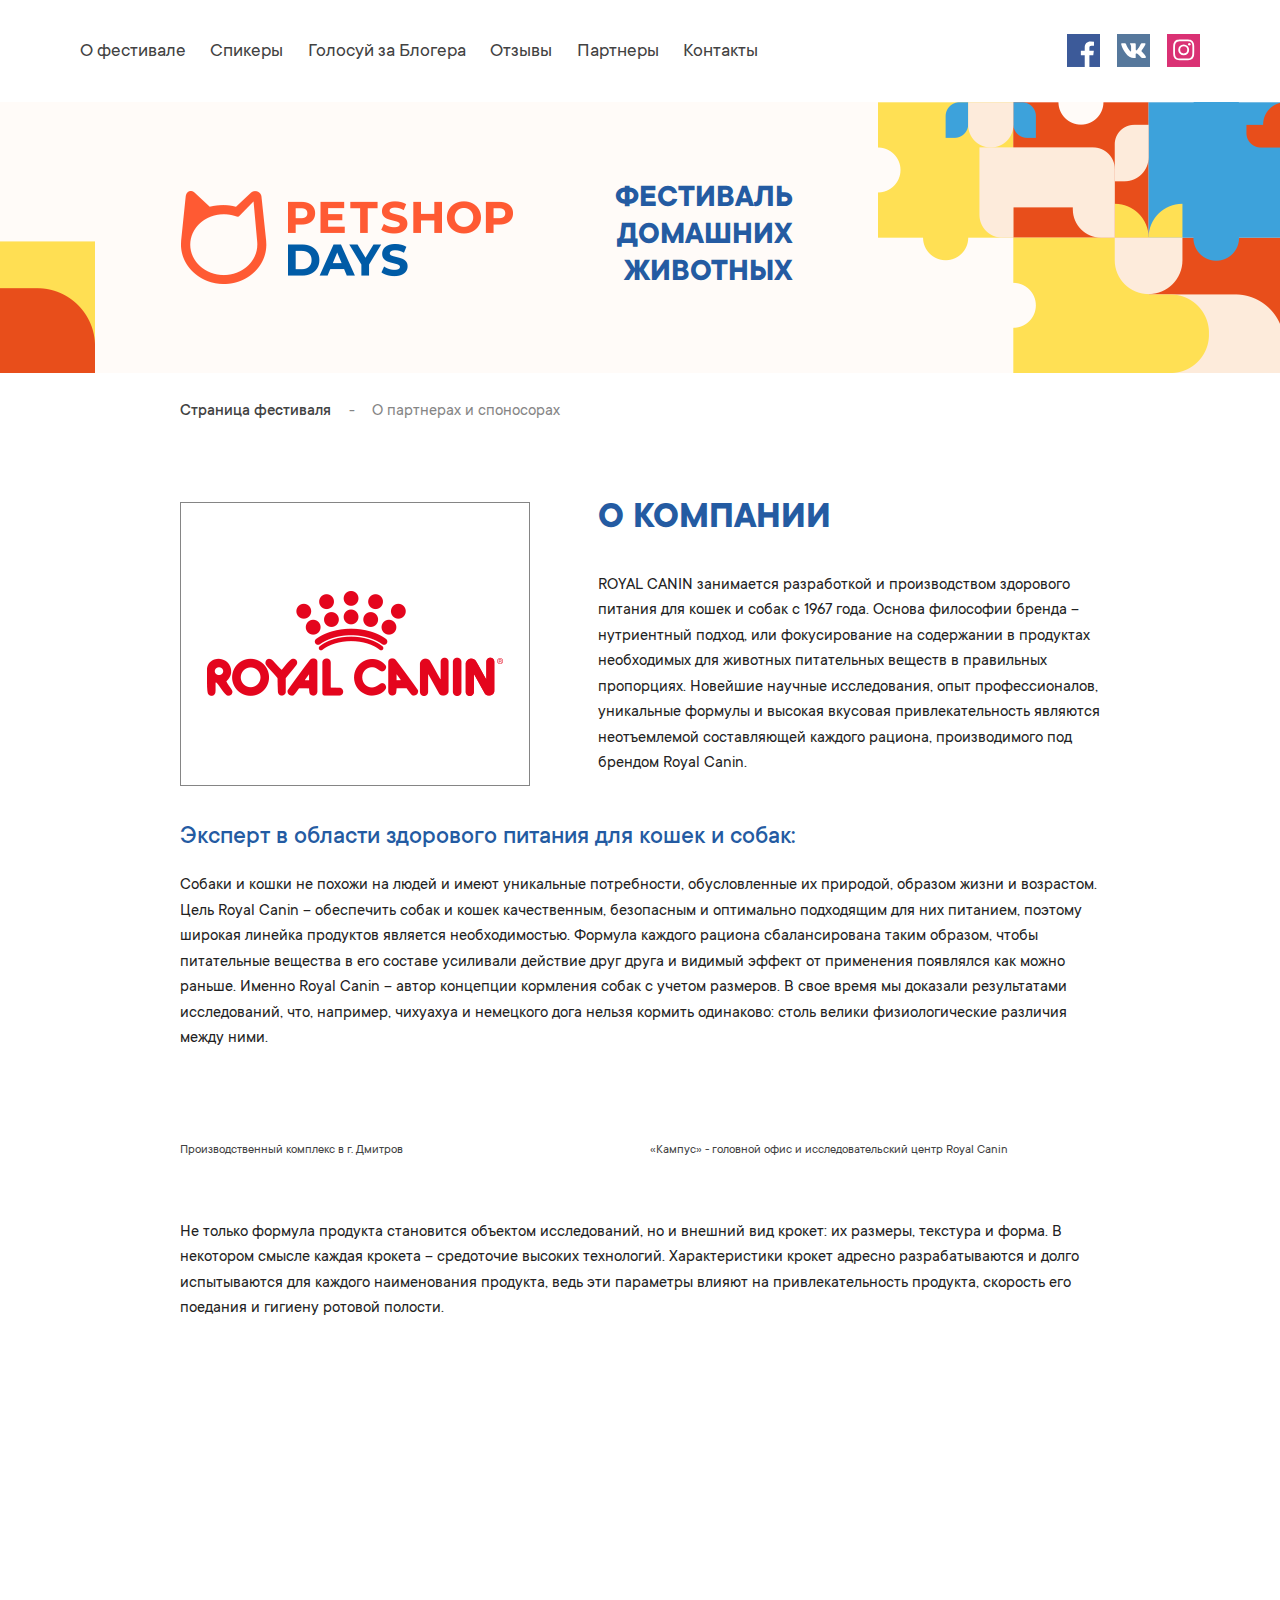
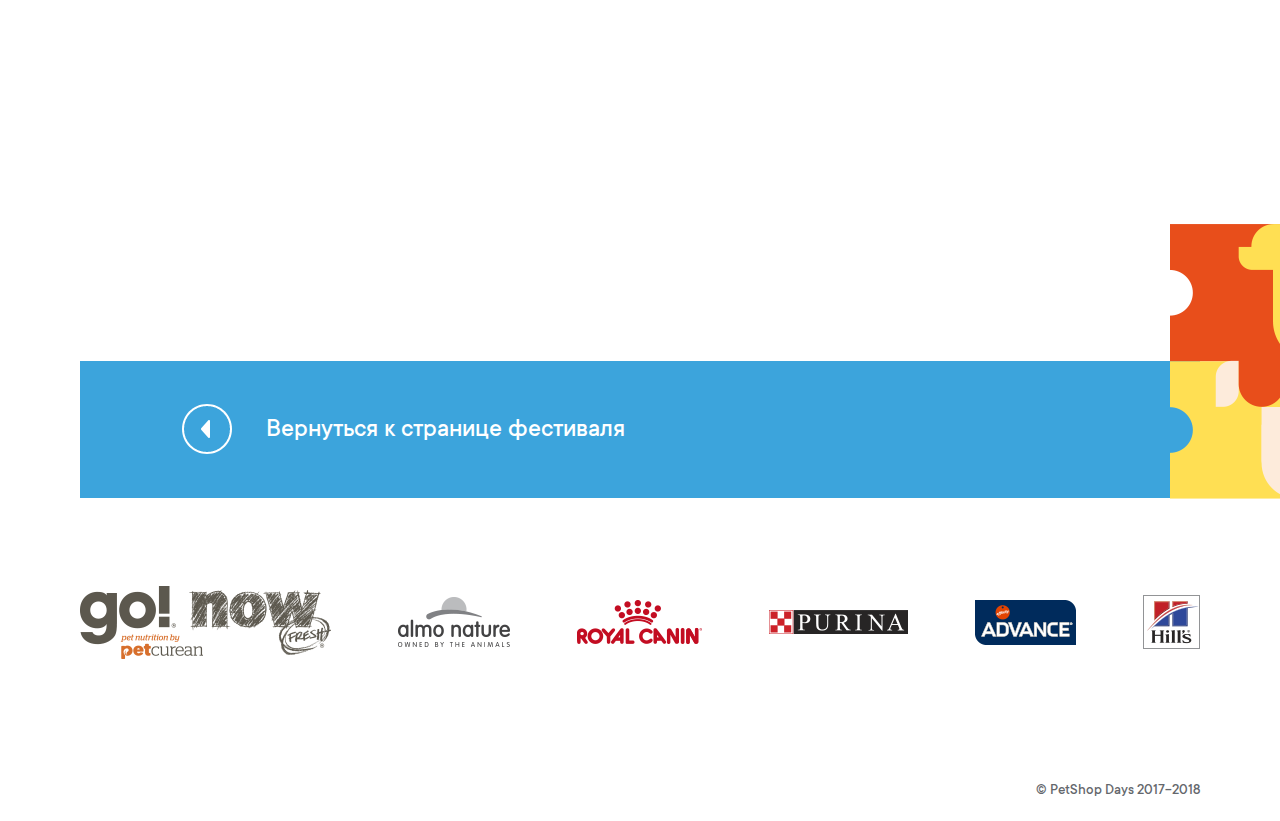
==== about.html @ c7051373 "add files" ====
<!doctype html>
<!--[if lt IE 7]>      <html class="no-js lt-ie9 lt-ie8 lt-ie7" lang="ru"> <![endif]-->
<!--[if IE 7]>         <html class="no-js lt-ie9 lt-ie8" lang="ru"> <![endif]-->
<!--[if IE 8]>         <html class="no-js lt-ie9" lang="ru"> <![endif]-->
<!--[if gt IE 8]><!--> <html class="no-js" lang="ru"> <!--<![endif]-->
    <head>
        <meta charset="utf-8">
        <title>Petshop Days - Фестиваль домашних животных</title>
        <meta name="description" content="">
        <meta name="keywords" content="">
        <meta name="viewport" content="width=device-width, initial-scale=1">
        <link rel="stylesheet" href="css/normalize.min.css">
        <link rel="stylesheet" href="css/main.css">

        <script src="vendor/modernizr-2.8.3-respond-1.4.2.min.js"></script>
    </head>
    <body>
        <!--[if lt IE 8]>
            <p class="browserupgrade">Вы используете <strong>устаревший</strong> браузер. Пожалуйста <a href="http://browsehappy.com/">обновите ваш браузер</a></p>
        <![endif]-->

        <header class="header">
            <div class="container">
                <div class="header__body">
                    <a href="/" class="header__logo"><span><img src="images/logo-fixed.png" alt=""></span></a>
                    <nav class="header__nav">
                        <a href="/#about"><span>О фестивале</span></a>
                        <a href="/#speakers"><span>Спикеры</span></a>
                        <a href="/#vote"><span>Голосуй за Блогера</span></a>
                        <a href="/#reviews"><span>Отзывы</span></a>
                        <a href="/#partners"><span>Партнеры</span></a>
                        <a href="/#contacts"><span>Контакты</span></a>
                    </nav>
                    <div class="header__social">
                        <a href="#"><span><img src="images/ico/fb.svg" alt=""></span></a>
                        <a href="#"><span><img src="images/ico/vk.svg" alt=""></span></a>
                        <a href="#"><span><img src="images/ico/is.svg" alt=""></span></a>
                    </div>
                </div>
            </div>
        </header>
        <section class="s_txt">
            <div class="container">
                <div class="s_txt__body">
                    <img src="images/pattern-11.png" alt="">
                    <div class="s_main__center">
                        <div class="s_main__center_top">
                            <a href="#"><span><img src="images/logo.png" alt=""></span></a>
                            <h1>ФЕСТИВАЛЬ ДОМАШНИХ ЖИВОТНЫХ</h1>
                        </div>
                    </div>
                    <img src="images/pattern-12.png" alt="">
                </div>
            </div>
        </section>
        <section class="s_inner">
            <div class="container">
                <div class="s_inner__breadcrumbs">
                    <a href="#"><span>Страница фестиваля</span></a>
                    <small>-</small>
                    <span>О партнерах и споносорах</span>
                </div>
                <article class="s_inner__txt g_txt">
                    <div class="s_inner__head">
                        <div class="s_inner__head_col"><img src="images/about.png" alt=""></div>
                        <div class="s_inner__head_txt">
                            <h1>О КОМПАНИИ</h1>
                            <p>ROYAL CANIN занимается разработкой и производством здорового питания для кошек и собак с 1967 года. Основа философии бренда – нутриентный подход, или фокусирование на содержании в продуктах необходимых для животных питательных веществ в правильных пропорциях. Новейшие научные исследования, опыт профессионалов, уникальные формулы и высокая вкусовая привлекательность являются неотъемлемой составляющей каждого рациона, производимого под брендом Royal Canin.</p>
                        </div>
                    </div>
                    <h3>Эксперт в области здорового питания для кошек и собак:</h3>
                    <p>Собаки и кошки не похожи на людей и имеют уникальные потребности, обусловленные их природой, образом жизни и возрастом. Цель Royal Canin – обеспечить собак и кошек качественным, безопасным и оптимально подходящим для них питанием, поэтому широкая линейка продуктов является необходимостью. Формула каждого рациона сбалансирована таким образом, чтобы питательные вещества в его составе усиливали действие друг друга и видимый эффект от применения появлялся как можно раньше. Именно Royal Canin – автор концепции кормления собак с учетом размеров. В свое время мы доказали результатами исследований, что, например, чихуахуа и немецкого дога нельзя кормить одинаково: столь велики физиологические различия между ними. </p>
                    <div class="g_txt__cols">
                        <figure><img src="http://placekitten.com/475/350" alt=""><figcaption>Производственный комплекс в г. Дмитров </figcaption></figure>
                        <figure><img src="http://placekitten.com/475/352" alt=""><figcaption>«Кампус» - головной офис и исследовательский центр Royal Canin</figcaption></figure>
                    </div>
                    <p>Не только формула продукта становится объектом исследований, но и внешний вид крокет: их размеры, текстура и форма. В некотором смысле каждая крокета – средоточие высоких технологий. Характеристики крокет адресно разрабатываются и долго испытываются для каждого наименования продукта, ведь эти параметры влияют на привлекательность продукта, скорость его поедания и гигиену ротовой полости.</p>
                    <div class="g_txt__video"><iframe type="text/html" src="http://www.youtube.com/embed/ZHRIByM05AA" frameborder="0"></iframe></div>
                </article>
            </div>
        </section>
        <section class="s_inner_bot">
            <div class="container">
                <div class="g_go_right">
                    <div>
                        <a href="#" class="g_go_right__back"><i><img src="images/ico/arr-back.png" alt=""></i><span>Вернуться к странице фестиваля</span></a>
                    </div>
                    <img src="images/pattern-4.png" alt="">
                </div>
                <div class="s_inner_bot__logos">
                    <img src="images/logo/gonow.png" alt="">
                    <img src="images/logo/almonature.png" alt="">
                    <img src="images/logo/royalcanin.png" alt="">
                    <img src="images/logo/purina.png" alt="">
                    <img src="images/logo/advance.png" alt="">
                    <img src="images/logo/hills.png" alt="">
                </div>
            </div>
        </section>





        <footer class="footer">
            <div class="container">
                <p>© PetShop Days 2017-2018</p>
            </div>
        </footer>

        <script src="https://cdnjs.cloudflare.com/ajax/libs/jquery/3.1.1/jquery.min.js"></script>
        <script>window.jQuery || document.write('<script src="vendor/jquery-3.1.1.min"><\/script>')</script>
        <script type="text/javascript" src="http://maps.google.com/maps/api/js?key=AIzaSyB15cQE75hrn7qTLT-gFlcr0GBAK2EkPBI"></script>
        <script src="vendor/jquery.validate.min.js"></script>
        <script src="vendor/shuffle.min.js"></script>
        <script src="js/main.js"></script>
<!--		<script src="_trg.js"></script>-->
    </body>
</html>
---- css/main.css ----
html,body,div,span,applet,object,iframe,h1,h2,h3,h4,h5,h6,p,blockquote,pre,a,abbr,acronym,address,big,cite,code,del,dfn,em,img,ins,kbd,q,s,samp,small,strike,strong,sub,sup,tt,var,b,u,i,center,dl,dt,dd,ol,ul,li,fieldset,form,label,legend,table,caption,tbody,tfoot,thead,tr,th,td,article,aside,canvas,details,embed,figure,figcaption,footer,header,hgroup,menu,nav,output,ruby,section,summary,time,mark,audio,video{margin:0;padding:0;border:0;font-size:100%;font:inherit;vertical-align:baseline;-webkit-box-sizing:border-box;-moz-box-sizing:border-box;box-sizing:border-box}article,aside,details,figcaption,figure,footer,header,hgroup,menu,nav,section{display:block}body{line-height:1}ol,ul{list-style:none}blockquote,q{quotes:none}blockquote:before,blockquote:after,q:before,q:after{content:'';content:none}table{border-collapse:collapse;border-spacing:0}html{color:#222;font-size:1em;line-height:1.4}::-moz-selection{background:#b3d4fc;text-shadow:none}::selection{background:#b3d4fc;text-shadow:none}:focus{outline:none}hr{display:block;height:1px;border:0;border-top:1px solid #ccc;margin:1em 0;padding:0}audio,canvas,iframe,img,svg,video{vertical-align:middle}fieldset{border:0;margin:0;padding:0}textarea{resize:vertical}input,textarea{-webkit-box-sizing:border-box;-moz-box-sizing:border-box;box-sizing:border-box;border:none}.browserupgrade{margin:0.2em 0;background:#ccc;color:#000;padding:0.2em 0}a{text-decoration:none}button{padding:0;background:none;border:none}@font-face{font-family:'TTCommons';src:url("../webfonts/TTCommons-Regular.eot?#iefix") format("embedded-opentype"),url("../webfonts/TTCommons-Regular.woff") format("woff"),url("../webfonts/TTCommons-Regular.ttf") format("truetype"),url("../webfonts/TTCommons-Regular.svg#TTCommons-Regular") format("svg");font-weight:400;font-style:normal}@font-face{font-family:'TTCommons';src:url("../webfonts/TTCommons-Medium.eot?#iefix") format("embedded-opentype"),url("../webfonts/TTCommons-Medium.woff") format("woff"),url("../webfonts/TTCommons-Medium.ttf") format("truetype"),url("../webfonts/TTCommons-Medium.svg#TTCommons-Medium") format("svg");font-weight:500;font-style:normal}@font-face{font-family:'TTCommons';src:url("../webfonts/TTCommons-Bold.eot?#iefix") format("embedded-opentype"),url("../webfonts/TTCommons-Bold.woff") format("woff"),url("../webfonts/TTCommons-Bold.ttf") format("truetype"),url("../webfonts/TTCommons-Bold.svg#TTCommons-Bold") format("svg");font-weight:700;font-style:normal}body,html{font:17px TTCommons, Helvetica, Helvetica Neue, Arial;cursor:default;overflow-x:hidden}.container{max-width:1160px;width:100%;padding-left:20px;padding-right:20px;margin-left:auto;margin-right:auto}.g_btn_red{font-size:1.2rem;letter-spacing:.5px;color:#f15a38;border-radius:1.875rem;border:0.188rem solid #f15a38;font-weight:500;line-height:1;padding:1.0rem 1.6rem 0.7rem;display:-webkit-inline-box;display:-webkit-inline-flex;display:-moz-inline-box;display:-ms-inline-flexbox;display:inline-flex;-webkit-box-pack:center;-webkit-justify-content:center;-moz-box-pack:center;-ms-flex-pack:center;justify-content:center;-webkit-box-align:center;-webkit-align-items:center;-moz-box-align:center;-ms-flex-align:center;align-items:center;-webkit-box-orient:horizontal;-webkit-box-direction:normal;-webkit-flex-direction:row;-moz-box-orient:horizontal;-moz-box-direction:normal;-ms-flex-direction:row;flex-direction:row;cursor:pointer;-webkit-user-select:none;-moz-user-select:none;-ms-user-select:none;user-select:none;min-width:205px;-webkit-transition:.25s;-o-transition:.25s;transition:.25s}.g_btn_red span{-webkit-transition:-webkit-transform .125s;transition:-webkit-transform .125s;-o-transition:transform .125s;transition:transform .125s;transition:transform .125s, -webkit-transform .125s}.g_btn_red:hover span{-webkit-transform:scale(0.9);-ms-transform:scale(0.9);transform:scale(0.9)}.g_btn_red:hover{background-color:#f15a38;color:#fff}.g_btn_white{font-size:1.2rem;letter-spacing:.5px;color:#fff;border-radius:1.875rem;border:0.188rem solid #fff;font-weight:500;line-height:1;padding:1.0rem 1.6rem 0.7rem;display:-webkit-inline-box;display:-webkit-inline-flex;display:-moz-inline-box;display:-ms-inline-flexbox;display:inline-flex;-webkit-box-pack:center;-webkit-justify-content:center;-moz-box-pack:center;-ms-flex-pack:center;justify-content:center;-webkit-box-align:center;-webkit-align-items:center;-moz-box-align:center;-ms-flex-align:center;align-items:center;-webkit-box-orient:horizontal;-webkit-box-direction:normal;-webkit-flex-direction:row;-moz-box-orient:horizontal;-moz-box-direction:normal;-ms-flex-direction:row;flex-direction:row;cursor:pointer;-webkit-user-select:none;-moz-user-select:none;-ms-user-select:none;user-select:none;min-width:205px;-webkit-transition:.25s;-o-transition:.25s;transition:.25s}.g_btn_white span{-webkit-transition:-webkit-transform .125s;transition:-webkit-transform .125s;-o-transition:transform .125s;transition:transform .125s;transition:transform .125s, -webkit-transform .125s}.g_btn_white:hover span{-webkit-transform:scale(0.9);-ms-transform:scale(0.9);transform:scale(0.9)}.g_btn_white:hover{background-color:#fff;color:#f15a38}.g_title{font-weight:700;font-size:2.25rem;color:#245ba2}.g_link{font-size:1rem;color:#245ba2;font-weight:600;-webkit-user-select:none;-moz-user-select:none;-ms-user-select:none;user-select:none;cursor:pointer;display:-webkit-inline-box;display:-webkit-inline-flex;display:-moz-inline-box;display:-ms-inline-flexbox;display:inline-flex;-webkit-box-pack:start;-webkit-justify-content:flex-start;-moz-box-pack:start;-ms-flex-pack:start;justify-content:flex-start;-webkit-box-align:center;-webkit-align-items:center;-moz-box-align:center;-ms-flex-align:center;align-items:center;-webkit-box-orient:horizontal;-webkit-box-direction:normal;-webkit-flex-direction:row;-moz-box-orient:horizontal;-moz-box-direction:normal;-ms-flex-direction:row;flex-direction:row}.g_link:hover span:before,.g_link:hover span:after{width:50%}.g_link span{position:relative;display:inline-block}.g_link span:before{content:'';position:absolute;width:0;left:50%;height:2px;bottom:-2px;background-color:#ffe054;-webkit-transition:.325s;-o-transition:.325s;transition:.325s}.g_link span:after{content:'';position:absolute;width:0;right:50%;height:2px;bottom:-2px;background-color:#ffe054;-webkit-transition:.325s;-o-transition:.325s;transition:.325s}.g_link:hover i{-webkit-transform:translateX(6px);-ms-transform:translateX(6px);transform:translateX(6px)}.g_link i{margin-left:.9rem;-webkit-transition:.25s;-o-transition:.25s;transition:.25s}.g_go_left{position:relative;z-index:0;display:-webkit-box;display:-webkit-flex;display:-moz-box;display:-ms-flexbox;display:flex;-webkit-box-pack:start;-webkit-justify-content:flex-start;-moz-box-pack:start;-ms-flex-pack:start;justify-content:flex-start;-webkit-box-align:center;-webkit-align-items:center;-moz-box-align:center;-ms-flex-align:center;align-items:center;-webkit-box-orient:horizontal;-webkit-box-direction:normal;-webkit-flex-direction:row;-moz-box-orient:horizontal;-moz-box-direction:normal;-ms-flex-direction:row;flex-direction:row;margin-top:-5rem;pointer-events:none}.g_go_left:before{content:'';position:absolute;width:100%;height:142px;left:0;bottom:165px;background-color:#3da3dc;z-index:-2}.g_go_left h5{font-weight:500;line-height:1.33;font-size:1.2rem;color:#fff;max-width:250px;text-align:left}.g_go_left>img{margin-left:-21rem}.g_go_left>div{display:-webkit-box;display:-webkit-flex;display:-moz-box;display:-ms-flexbox;display:flex;-webkit-box-pack:justify;-webkit-justify-content:space-between;-moz-box-pack:justify;-ms-flex-pack:justify;justify-content:space-between;-webkit-box-align:center;-webkit-align-items:center;-moz-box-align:center;-ms-flex-align:center;align-items:center;-webkit-box-orient:horizontal;-webkit-box-direction:normal;-webkit-flex-direction:row;-moz-box-orient:horizontal;-moz-box-direction:normal;-ms-flex-direction:row;flex-direction:row;pointer-events:all;-webkit-box-flex:2;-webkit-flex-grow:2;-moz-box-flex:2;-ms-flex-positive:2;flex-grow:2;margin-left:-7rem;margin-right:9rem}.g_go_left .g_btn_white:hover{color:#3ca4dc}.g_go_right{position:relative;z-index:0;display:-webkit-box;display:-webkit-flex;display:-moz-box;display:-ms-flexbox;display:flex;-webkit-box-pack:start;-webkit-justify-content:flex-start;-moz-box-pack:start;-ms-flex-pack:start;justify-content:flex-start;-webkit-box-align:center;-webkit-align-items:center;-moz-box-align:center;-ms-flex-align:center;align-items:center;-webkit-box-orient:horizontal;-webkit-box-direction:normal;-webkit-flex-direction:row;-moz-box-orient:horizontal;-moz-box-direction:normal;-ms-flex-direction:row;flex-direction:row;margin-top:-1rem;pointer-events:none;color:#fff}.g_go_right:before{content:'';position:absolute;width:100%;height:137px;left:0;bottom:138px;background-color:#e94e1b;z-index:-2}.g_go_right h2{max-width:20.9rem;text-align:left;font-weight:700;line-height:1.17;font-size:2.25rem;color:#fff;margin-right:2rem}.g_go_right p{max-width:628px;line-height:1.5;font-size:1.1rem;color:#fff;margin-right:-3rem}.g_go_right>img{margin-right:-22rem}.g_go_right>div{display:-webkit-box;display:-webkit-flex;display:-moz-box;display:-ms-flexbox;display:flex;-webkit-box-pack:justify;-webkit-justify-content:space-between;-moz-box-pack:justify;-ms-flex-pack:justify;justify-content:space-between;-webkit-box-align:center;-webkit-align-items:center;-moz-box-align:center;-ms-flex-align:center;align-items:center;-webkit-box-orient:horizontal;-webkit-box-direction:normal;-webkit-flex-direction:row;-moz-box-orient:horizontal;-moz-box-direction:normal;-ms-flex-direction:row;flex-direction:row;pointer-events:all;-webkit-box-flex:2;-webkit-flex-grow:2;-moz-box-flex:2;-ms-flex-positive:2;flex-grow:2;margin-left:3rem;padding-top:1.6rem;margin-right:9rem}.g_radio{cursor:pointer;-webkit-user-select:none;-moz-user-select:none;-ms-user-select:none;user-select:none}.g_radio:hover span:before{width:100%}.g_radio span{position:relative;display:inline-block}.g_radio span:before{content:'';position:absolute;width:0;left:0;height:1px;bottom:-2px;background-color:#f15a38;-webkit-transition:.25s;-o-transition:.25s;transition:.25s}.g_radio label{padding-left:25px;font-size:1.2rem;line-height:1.3;font-weight:500;color:#64676c;cursor:pointer;position:relative}.g_radio label:before{content:'';position:absolute;left:0;top:0.0rem;width:14px;height:14px;border:1px solid #f15a38;border-radius:50%}.g_radio label:after{content:'';position:absolute;left:0;top:0.0rem;width:14px;height:14px;background-color:#f15a38;border:1px solid #f15a38;border-radius:50%;-webkit-transform:scale(0);-ms-transform:scale(0);transform:scale(0);-webkit-transition:.25s;-o-transition:.25s;transition:.25s}.g_radio input{position:absolute;visibility:hidden;z-index:-1;pointer-events:none;left:-9999px}.g_radio input:checked+label{cursor:default}.g_radio input:checked+label span:before{display:none}.g_radio input:checked+label:after{-webkit-transform:scale(0.65);-ms-transform:scale(0.65);transform:scale(0.65)}.g_txt>:last-child{margin-bottom:0}.g_txt hr{border:none;border-bottom:2px solid #f15a38;margin:1.8rem 0}.g_txt p{line-height:1.5;font-size:1rem;margin-bottom:1.7rem}.g_txt p small{font-size:.95rem}.g_txt p b{font-weight:700;color:#424242;font-size:1.125rem}.g_txt b{font-weight:700}.g_txt strong{font-weight:700}.g_txt h1{text-transform:uppercase;margin-bottom:2.2rem;font-weight:700;line-height:0.89;font-size:2.25rem;color:#245ba2}.g_txt h1+small{font-weight:300;color:#9a9999;font-size:1rem;margin-top:-25px;margin-bottom:20px;display:block}.g_txt h2{text-transform:uppercase;color:#424242;font-size:1.875rem;margin-bottom:1.3rem}.g_txt h2 small{font-size:1.625rem}.g_txt h3{font-weight:500;font-size:1.5rem;color:#245ba2;padding-top:1rem;margin-bottom:1.2rem}.g_txt h4{text-transform:uppercase;font-weight:700;color:#424242;margin-bottom:1.1rem;padding-top:1.3rem;font-size:1.25rem}.g_txt h5{font-weight:700;color:#424242;font-size:1.4rem;margin-bottom:0.8rem;padding-top:1.1rem}.g_txt h6{font-weight:400;color:#245ba2;font-size:1.2rem;margin-bottom:0.8rem;padding-top:1rem;line-height:1.4}.g_txt p a span,.g_txt li a span{background:-webkit-gradient(linear, left top, right top, from(#424242), color-stop(98%, #f15a38));background:-webkit-linear-gradient(left, #424242 0%, #f15a38 98%);background:-o-linear-gradient(left, #424242 0%, #f15a38 98%);background:linear-gradient(to right, #424242 0%, #f15a38 98%);color:#245ba2;font-weight:700;background-repeat:no-repeat;background-position:left 85%;-webkit-transition:background-size .25s;-o-transition:background-size .25s;transition:background-size .25s;line-height:1.2;padding-bottom:5px;background-size:0px 1px}.g_txt p a:hover span,.g_txt li a:hover span{color:#f15a38;background-size:100% 1px}.g_txt i{font-style:italic}.g_txt ul{margin-bottom:2.5rem;text-align:left;padding-left:1.8rem}.g_txt ul li{color:#424242;font-size:1.125rem;padding-left:40px;position:relative;line-height:1.35}.g_txt ul li:hover:before{background-color:#245ba2;width:30px}.g_txt ul li:before{content:'';position:absolute;left:0;top:0.6rem;width:20px;height:2px;-webkit-transition:.125s;-o-transition:.125s;transition:.125s;background-color:#f15a38}.g_txt ul li:not(:last-of-type){margin-bottom:0.94rem}.g_txt ol{margin-bottom:2.5rem;text-align:left;padding-left:1.8rem}.g_txt ol li{padding-left:33px;color:#424242;font-size:1.1rem;position:relative;line-height:1.35;counter-increment:li;z-index:0}.g_txt ol li:not(:last-of-type){margin-bottom:1.25rem}.g_txt ol li:before{content:counter(li);position:absolute;width:10px;height:10px;left:5px;top:2px;text-align:center;font-weight:700;color:#fff;font-size:12px;font-family:'Muller Bold';border-radius:50%;-webkit-transition:.125s;-o-transition:.125s;transition:.125s}.g_txt ol li:after{content:'';position:absolute;width:20px;height:20px;-webkit-box-shadow:0 0.188rem 0.375rem rgba(65,65,117,0.52);box-shadow:0 0.188rem 0.375rem rgba(65,65,117,0.52);background-color:#7171ca;left:0;top:-1px;border-radius:50%;z-index:-1}.g_txt ol li:hover:after{background-color:#f15a38}.g_txt blockquote{line-height:1.5;text-align:left;font-weight:500;color:#424242;font-size:1.15rem;padding-left:25px;border-left:4px solid #245ba2;padding-top:15px;padding-bottom:15px;margin-bottom:20px}.g_txt__table{max-width:100%;overflow:auto}.g_txt table{width:100%;min-width:700px;margin-bottom:2rem;background-color:#fff;border-radius:1.3rem}.g_txt table th{text-align:left;font-weight:600}.g_txt table th,.g_txt table td{text-align:left;color:#424242;font-size:1.125rem;padding:15px 25px}.g_txt table tbody tr:nth-of-type(2n+1){background-color:#fffbf8}.g_txt figure{margin:2.5rem 0;text-align:center}.g_txt figure img{margin-bottom:15px}.g_txt figure figcaption{text-align:left;font-weight:400;font-size:0.75rem;color:#424242}.g_txt img{max-width:100%}.g_txt>img{max-height:50vh;margin-bottom:2.5rem;border-radius:1.3rem}.g_txt iframe{width:100%;position:relative}.g_txt iframe:before{content:'';display:block;padding-top:72%}.g_txt__center img{max-height:50vh;margin-bottom:2.5rem}.g_txt__block{-webkit-box-shadow:0 0.313rem 0.813rem rgba(0,0,0,0.04);box-shadow:0 0.313rem 0.813rem rgba(0,0,0,0.04);border-radius:0.625rem;background-color:#fff;padding:2.8rem;margin-bottom:1.5rem}.g_txt__block>:last-child{margin-bottom:0}.g_txt__cols{display:-webkit-box;display:-webkit-flex;display:-moz-box;display:-ms-flexbox;display:flex;-webkit-box-pack:justify;-webkit-justify-content:space-between;-moz-box-pack:justify;-ms-flex-pack:justify;justify-content:space-between;-webkit-box-align:start;-webkit-align-items:flex-start;-moz-box-align:start;-ms-flex-align:start;align-items:flex-start;-webkit-box-orient:horizontal;-webkit-box-direction:normal;-webkit-flex-direction:row;-moz-box-orient:horizontal;-moz-box-direction:normal;-ms-flex-direction:row;flex-direction:row;margin-bottom:1.13rem}.g_txt__cols ul,.g_txt__cols ol{padding-left:0}.g_txt__cols>figure{width:calc(50% - 10px)}.g_txt__left,.g_txt__right{width:calc(50% - 40px)}.g_txt__video{position:relative;width:100%;padding-bottom:56.3%;margin-bottom:1.5rem;overflow:hidden}.g_txt__video iframe{position:absolute;left:0;top:0;width:100%;height:100%}.header{padding:1.7rem 0;position:fixed;width:100%;top:0;left:0;z-index:9999;background-color:#fff;-webkit-transition:.25s;-o-transition:.25s;transition:.25s}.header__body{display:-webkit-box;display:-webkit-flex;display:-moz-box;display:-ms-flexbox;display:flex;-webkit-box-pack:justify;-webkit-justify-content:space-between;-moz-box-pack:justify;-ms-flex-pack:justify;justify-content:space-between;-webkit-box-align:center;-webkit-align-items:center;-moz-box-align:center;-ms-flex-align:center;align-items:center;-webkit-box-orient:horizontal;-webkit-box-direction:normal;-webkit-flex-direction:row;-moz-box-orient:horizontal;-moz-box-direction:normal;-ms-flex-direction:row;flex-direction:row}.header._fixed{padding:0.8rem 0;-webkit-box-shadow:0 0 14px -4px rgba(0,0,0,0.3);box-shadow:0 0 14px -4px rgba(0,0,0,0.3)}.header._fixed .header__logo{width:40px;margin-right:2rem}.header__logo{margin-right:2rem;-webkit-transition:.25s;-o-transition:.25s;transition:.25s;width:0;overflow:hidden;margin-right:0}.header__nav{margin-right:auto;margin-top:4px}.header__nav a{font-weight:400;font-size:1.2rem;color:#424242;line-height:1;-webkit-transition:.25s;-o-transition:.25s;transition:.25s}.header__nav a:hover span:before,.header__nav a:hover span:after{width:50%}.header__nav a span{position:relative;display:inline-block}.header__nav a span:before{content:'';position:absolute;width:0;left:50%;height:1px;bottom:-2px;background-color:#f15a38;-webkit-transition:.325s;-o-transition:.325s;transition:.325s}.header__nav a span:after{content:'';position:absolute;width:0;right:50%;height:1px;bottom:-2px;background-color:#f15a38;-webkit-transition:.325s;-o-transition:.325s;transition:.325s}.header__nav a._active{color:#f15a38}.header__nav a:hover{color:#245ba2}.header__nav a:not(:last-of-type){margin-right:1.2rem}.header__social{display:-webkit-box;display:-webkit-flex;display:-moz-box;display:-ms-flexbox;display:flex;-webkit-box-pack:start;-webkit-justify-content:flex-start;-moz-box-pack:start;-ms-flex-pack:start;justify-content:flex-start;-webkit-box-align:center;-webkit-align-items:center;-moz-box-align:center;-ms-flex-align:center;align-items:center;-webkit-box-orient:horizontal;-webkit-box-direction:normal;-webkit-flex-direction:row;-moz-box-orient:horizontal;-moz-box-direction:normal;-ms-flex-direction:row;flex-direction:row}.header__social a{-webkit-transition:.25s;-o-transition:.25s;transition:.25s;overflow:hidden}.header__social a:not(:last-of-type){margin-right:1rem}.header__social a:hover{border-radius:50%}.header__social img{width:33px}.footer{padding:1.3rem 0}.footer p{font-weight:500;font-size:0.875rem;color:#64676c;text-align:right}.s_main{background-color:#fffbf8;position:relative;z-index:0}.s_main:before{content:'';position:absolute;width:100%;height:28px;left:0;bottom:0;background-color:#fff;z-index:-1}.s_main__top{display:-webkit-box;display:-webkit-flex;display:-moz-box;display:-ms-flexbox;display:flex;-webkit-box-pack:justify;-webkit-justify-content:space-between;-moz-box-pack:justify;-ms-flex-pack:justify;justify-content:space-between;-webkit-box-align:start;-webkit-align-items:flex-start;-moz-box-align:start;-ms-flex-align:start;align-items:flex-start;-webkit-box-orient:horizontal;-webkit-box-direction:normal;-webkit-flex-direction:row;-moz-box-orient:horizontal;-moz-box-direction:normal;-ms-flex-direction:row;flex-direction:row}.s_main__top>img{margin-right:-12rem}.s_main__center{margin-right:3rem}.s_main__center_top{margin-top:9rem;margin-bottom:6.5rem;display:-webkit-box;display:-webkit-flex;display:-moz-box;display:-ms-flexbox;display:flex;-webkit-box-pack:justify;-webkit-justify-content:space-between;-moz-box-pack:justify;-ms-flex-pack:justify;justify-content:space-between;-webkit-box-align:center;-webkit-align-items:center;-moz-box-align:center;-ms-flex-align:center;align-items:center;-webkit-box-orient:horizontal;-webkit-box-direction:normal;-webkit-flex-direction:row;-moz-box-orient:horizontal;-moz-box-direction:normal;-ms-flex-direction:row;flex-direction:row}.s_main__center_top a{position:relative}.s_main__center_top a:hover span:before{width:55%}.s_main__center_top a:hover span:after{width:55%}.s_main__center_top a span{display:inline-block}.s_main__center_top a span:before{content:'';position:absolute;width:0;left:50%;height:3px;top:-8px;background-color:#f15a38;-webkit-transition:.25s;-o-transition:.25s;transition:.25s;opacity:.5}.s_main__center_top a span:after{content:'';position:absolute;width:0;right:50%;height:3px;bottom:-11px;background-color:#f15a38;-webkit-transition:.25s;-o-transition:.25s;transition:.25s;opacity:.5}.s_main__center_top h1{font-weight:700;font-size:1.88rem;color:#245ba2;max-width:19rem;text-align:right}.s_main__center_bot{display:-webkit-box;display:-webkit-flex;display:-moz-box;display:-ms-flexbox;display:flex;-webkit-box-pack:justify;-webkit-justify-content:space-between;-moz-box-pack:justify;-ms-flex-pack:justify;justify-content:space-between;-webkit-box-align:start;-webkit-align-items:flex-start;-moz-box-align:start;-ms-flex-align:start;align-items:flex-start;-webkit-box-orient:horizontal;-webkit-box-direction:normal;-webkit-flex-direction:row;-moz-box-orient:horizontal;-moz-box-direction:normal;-ms-flex-direction:row;flex-direction:row}.s_main__center_bot h4 strong{font-weight:700;font-size:1.5rem;color:#245ba2}.s_main__center_bot h4 span{font-weight:500;font-size:1.5rem;color:#245ba2;margin-top:.8rem;display:block}.s_main__center_bot p{font-size:1.5rem;color:#f15a38;font-weight:700}.s_main__bot{display:-webkit-box;display:-webkit-flex;display:-moz-box;display:-ms-flexbox;display:flex;-webkit-box-pack:start;-webkit-justify-content:flex-start;-moz-box-pack:start;-ms-flex-pack:start;justify-content:flex-start;-webkit-box-align:end;-webkit-align-items:flex-end;-moz-box-align:end;-ms-flex-align:end;align-items:flex-end;-webkit-box-orient:horizontal;-webkit-box-direction:normal;-webkit-flex-direction:row;-moz-box-orient:horizontal;-moz-box-direction:normal;-ms-flex-direction:row;flex-direction:row}.s_main__bot>img{margin-left:-15.5rem}.s_main__logos{margin-left:4rem;-webkit-box-flex:2;-webkit-flex-grow:2;-moz-box-flex:2;-ms-flex-positive:2;flex-grow:2}.s_main__logos img{-webkit-transition:.25s;-o-transition:.25s;transition:.25s;filter:url("data:image/svg+xml;utf8,&lt;svg xmlns='http://www.w3.org/2000/svg'&gt;&lt;filter id='grayscale'&gt;&lt;feColorMatrix type='matrix' values='0.3333 0.3333 0.3333 0 0 0.3333 0.3333 0.3333 0 0 0.3333 0.3333 0.3333 0 0 0 0 0 1 0'/&gt;&lt;/filter&gt;&lt;/svg&gt;#grayscale");filter:gray;-webkit-filter:grayscale(100%)}.s_main__logos img:hover{filter:url("data:image/svg+xml;utf8,&lt;svg xmlns='http://www.w3.org/2000/svg'&gt;&lt;filter id='grayscale'&gt;&lt;feColorMatrix type='matrix' values='1 0 0 0 0, 0 1 0 0 0, 0 0 1 0 0, 0 0 0 1 0'/&gt;&lt;/filter&gt;&lt;/svg&gt;#grayscale");-webkit-filter:grayscale(0%)}.s_main__logos_top{display:-webkit-box;display:-webkit-flex;display:-moz-box;display:-ms-flexbox;display:flex;-webkit-box-pack:end;-webkit-justify-content:flex-end;-moz-box-pack:end;-ms-flex-pack:end;justify-content:flex-end;-webkit-box-align:center;-webkit-align-items:center;-moz-box-align:center;-ms-flex-align:center;align-items:center;-webkit-box-orient:horizontal;-webkit-box-direction:normal;-webkit-flex-direction:row;-moz-box-orient:horizontal;-moz-box-direction:normal;-ms-flex-direction:row;flex-direction:row;margin-bottom:3rem}.s_main__logos_bot{display:-webkit-box;display:-webkit-flex;display:-moz-box;display:-ms-flexbox;display:flex;-webkit-box-pack:end;-webkit-justify-content:flex-end;-moz-box-pack:end;-ms-flex-pack:end;justify-content:flex-end;-webkit-box-align:center;-webkit-align-items:center;-moz-box-align:center;-ms-flex-align:center;align-items:center;-webkit-box-orient:horizontal;-webkit-box-direction:normal;-webkit-flex-direction:row;-moz-box-orient:horizontal;-moz-box-direction:normal;-ms-flex-direction:row;flex-direction:row;margin-bottom:4.0rem}.s_main__logos_bot img:not(:last-of-type){margin-right:2rem}.s_about{padding:7rem 0;overflow:visible}.s_about__head{display:-webkit-box;display:-webkit-flex;display:-moz-box;display:-ms-flexbox;display:flex;-webkit-box-pack:start;-webkit-justify-content:flex-start;-moz-box-pack:start;-ms-flex-pack:start;justify-content:flex-start;-webkit-box-align:start;-webkit-align-items:flex-start;-moz-box-align:start;-ms-flex-align:start;align-items:flex-start;-webkit-box-orient:horizontal;-webkit-box-direction:normal;-webkit-flex-direction:row;-moz-box-orient:horizontal;-moz-box-direction:normal;-ms-flex-direction:row;flex-direction:row;padding:0 3rem;margin-bottom:3rem}.s_about__head p{line-height:1.5;font-size:1rem;color:#424242;max-width:560px;margin-left:6rem}.s_about h4{font-weight:500;font-size:1.5rem;color:#245ba2;margin-bottom:2rem}.s_about__body{display:-webkit-box;display:-webkit-flex;display:-moz-box;display:-ms-flexbox;display:flex;-webkit-flex-wrap:wrap;-ms-flex-wrap:wrap;flex-wrap:wrap;-webkit-box-pack:start;-webkit-justify-content:flex-start;-moz-box-pack:start;-ms-flex-pack:start;justify-content:flex-start;-webkit-box-align:center;-webkit-align-items:center;-moz-box-align:center;-ms-flex-align:center;align-items:center;-webkit-box-orient:horizontal;-webkit-box-direction:normal;-webkit-flex-direction:row;-moz-box-orient:horizontal;-moz-box-direction:normal;-ms-flex-direction:row;flex-direction:row;overflow:visible !important}.s_about__item{max-width:calc(20% - 20px);width:100%;cursor:pointer;display:-webkit-box;display:-webkit-flex;display:-moz-box;display:-ms-flexbox;display:flex;-webkit-box-pack:center;-webkit-justify-content:center;-moz-box-pack:center;-ms-flex-pack:center;justify-content:center;-webkit-box-align:center;-webkit-align-items:center;-moz-box-align:center;-ms-flex-align:center;align-items:center;-webkit-box-orient:vertical;-webkit-box-direction:normal;-webkit-flex-direction:column;-moz-box-orient:vertical;-moz-box-direction:normal;-ms-flex-direction:column;flex-direction:column;padding-top:calc(19% - 20px);margin-bottom:20px;position:relative;background-color:#fff;overflow:hidden;-webkit-user-select:none;-moz-user-select:none;-ms-user-select:none;user-select:none;-webkit-transition:opacity,background .25s,-webkit-transform 700ms cubic-bezier(0.4, 0, 0.2, 1) 0ms !important;transition:opacity,background .25s,-webkit-transform 700ms cubic-bezier(0.4, 0, 0.2, 1) 0ms !important;-o-transition:transform 700ms cubic-bezier(0.4, 0, 0.2, 1) 0ms,opacity,background .25s !important;transition:transform 700ms cubic-bezier(0.4, 0, 0.2, 1) 0ms,opacity,background .25s !important;transition:transform 700ms cubic-bezier(0.4, 0, 0.2, 1) 0ms,opacity,background .25s,-webkit-transform 700ms cubic-bezier(0.4, 0, 0.2, 1) 0ms !important}.s_about__item._nextrow{margin-right:50px}.s_about__item_txt{position:absolute;left:0;top:0;width:100%;height:100%;padding:1.4rem;-webkit-transition:.25s;-o-transition:.25s;transition:.25s}.s_about__item h5{font-weight:700;line-height:1.33;font-size:1.4rem;text-align:center;position:absolute;width:100%;height:100%;left:0%;top:0%;-webkit-transition:.25s;-o-transition:.25s;transition:.25s;padding:0 3rem;display:-webkit-box;display:-webkit-flex;display:-moz-box;display:-ms-flexbox;display:flex;-webkit-box-pack:center;-webkit-justify-content:center;-moz-box-pack:center;-ms-flex-pack:center;justify-content:center;-webkit-box-align:center;-webkit-align-items:center;-moz-box-align:center;-ms-flex-align:center;align-items:center;-webkit-box-orient:horizontal;-webkit-box-direction:normal;-webkit-flex-direction:row;-moz-box-orient:horizontal;-moz-box-direction:normal;-ms-flex-direction:row;flex-direction:row}.s_about__item._blue{color:#3ca4dc;border:0.313rem solid #3ca4dc}.s_about__item._blue:hover{background:#3ca4dc;color:#fff}.s_about__item._red{color:#e94e1b;border:0.313rem solid #e94e1b}.s_about__item._red:hover{background-color:#e94e1b;color:#fff}.s_about__item._yellow{color:#ffe054;border:0.313rem solid #ffe054}.s_about__item._yellow:hover{background-color:#ffe054;color:#fff}.s_about__item._active{max-width:calc(40% - 1.53rem);color:#fff;padding-top:calc(38% - 11px);cursor:default}.s_about__item._active .s_about__item_txt{padding:2.5rem}.s_about__item._active h5{color:#fff;position:static;height:auto;padding:0 0rem}.s_about__item._active h5 span{width:100%;text-align:left}.s_about__item._active p{display:block;-webkit-transform:none;-ms-transform:none;transform:none;visibility:visible;opacity:1}.s_about__item._active._blue{background-color:#3ca4dc}.s_about__item._active._yellow{background-color:#ffe054}.s_about__item._active._red{background-color:#e94e1b}.s_about__item p{visibility:hidden;margin-top:1rem;font-size:.95rem;line-height:1.5;-webkit-transform:translateX(-9rem) translateY(7rem);-ms-transform:translateX(-9rem) translateY(7rem);transform:translateX(-9rem) translateY(7rem);opacity:0;-webkit-transition:-webkit-transform .25s;transition:-webkit-transform .25s;-o-transition:transform .25s;transition:transform .25s;transition:transform .25s, -webkit-transform .25s}.s_about__sizer{position:absolute;visibility:hidden;width:20px;pointer-events:none}.s_video{background-color:#fffbf8;text-align:center;padding-top:5rem;padding-bottom:4rem;position:relative;z-index:0}.s_video__video{position:relative;cursor:pointer;display:inline-block;z-index:0}.s_video__video:hover i{-webkit-transform:scale(0.9);-ms-transform:scale(0.9);transform:scale(0.9)}.s_video__video:hover img{opacity:.9}.s_video__video:active i{-webkit-transform:scale(0.7);-ms-transform:scale(0.7);transform:scale(0.7)}.s_video__video._active img{opacity:0;z-index:-1;pointer-events:none}.s_video__video iframe{position:absolute;left:0;top:0;width:100%;height:100%;z-index:-1}.s_video__video img{position:relative;z-index:9;max-width:100%;-webkit-transition:.875s;-o-transition:.875s;transition:.875s}.s_video__video i{position:absolute;left:50%;top:50%;z-index:9;margin-left:-50px;margin-top:-50px;-webkit-transition:.25s;-o-transition:.25s;transition:.25s}.s_speak{padding-top:6rem;padding-bottom:5rem}.s_speak .g_title{padding-left:7rem;margin-bottom:2.5rem}.s_speak__body{display:-webkit-box;display:-webkit-flex;display:-moz-box;display:-ms-flexbox;display:flex;-webkit-flex-wrap:wrap;-ms-flex-wrap:wrap;flex-wrap:wrap;-webkit-box-pack:start;-webkit-justify-content:flex-start;-moz-box-pack:start;-ms-flex-pack:start;justify-content:flex-start;-webkit-box-align:stretch;-webkit-align-items:stretch;-moz-box-align:stretch;-ms-flex-align:stretch;align-items:stretch;-webkit-box-orient:horizontal;-webkit-box-direction:normal;-webkit-flex-direction:row;-moz-box-orient:horizontal;-moz-box-direction:normal;-ms-flex-direction:row;flex-direction:row;margin:-1.5rem}.s_speak__item{width:calc(33.33333% - 3rem);margin:1.5rem}.s_speak__item>span{line-height:1.63;font-size:1rem;color:#e94e1b;font-weight:600;display:block;margin-bottom:0.9rem}.s_speak__item>p{line-height:1.5;font-size:1rem;color:#424242;margin-bottom:1.6rem}.s_speak__item .g_link{margin-bottom:1.3rem}.s_speak__item:hover .s_speak__img h4{margin-bottom:.7rem}.s_speak__item:hover .s_speak__img p{max-height:50px;-webkit-transform:none;-ms-transform:none;transform:none}.s_speak__img{max-width:100%;position:relative;margin-bottom:1.0rem}.s_speak__img img{max-width:100%}.s_speak__img_txt{position:absolute;bottom:0;width:100%;padding:1rem}.s_speak__img_txt h4{font-weight:700;line-height:1.19;font-size:1.7rem;color:#fff;max-width:80%;text-transform:uppercase;-webkit-transition:.25s;-o-transition:.25s;transition:.25s}.s_speak__img_txt p{font-size:1.2rem;color:#fff;font-weight:600;max-height:0;-webkit-transition:.575s;-o-transition:.575s;transition:.575s;-webkit-transform:translateY(20px);-ms-transform:translateY(20px);transform:translateY(20px);overflow:hidden}.s_program{padding-top:3rem;padding-bottom:1rem}.s_program .g_title{padding-left:3rem;margin-bottom:2rem}.s_program__row{display:-webkit-box;display:-webkit-flex;display:-moz-box;display:-ms-flexbox;display:flex;-webkit-box-pack:justify;-webkit-justify-content:space-between;-moz-box-pack:justify;-ms-flex-pack:justify;justify-content:space-between;-webkit-box-align:center;-webkit-align-items:center;-moz-box-align:center;-ms-flex-align:center;align-items:center;-webkit-box-orient:horizontal;-webkit-box-direction:normal;-webkit-flex-direction:row;-moz-box-orient:horizontal;-moz-box-direction:normal;-ms-flex-direction:row;flex-direction:row}.s_program__row:hover .s_program__row_date{color:#424242}.s_program__row:not(:last-of-type){margin-bottom:1.7rem}.s_program__row._main i{background-color:#245ba2}.s_program__row._main i:last-of-type{margin-right:0}.s_program__row._main p{color:#245ba2;font-size:1.13rem;font-weight:500;text-transform:uppercase}.s_program__row._main .s_program__row_date{min-width:2rem}.s_program__row._red i{background-color:#f15a38}.s_program__row._red i:first-of-type{width:3rem;-webkit-box-flex:0;-webkit-flex-grow:0;-moz-box-flex:0;-ms-flex-positive:0;flex-grow:0}.s_program__row._red strong{color:#f15a38}.s_program__row._blue i{background-color:#3ca4dc}.s_program__row._blue i:first-of-type{width:3rem;-webkit-box-flex:0;-webkit-flex-grow:0;-moz-box-flex:0;-ms-flex-positive:0;flex-grow:0}.s_program__row._blue strong{color:#3ca4dc}.s_program__row_date{color:#8d8d8d;font-weight:500;line-height:1;font-size:1.25rem;min-width:6.8rem;-webkit-transition:.16667s;-o-transition:.16667s;transition:.16667s}.s_program__row span{font-size:1.1rem;line-height:1}.s_program__row strong{font-weight:500;line-height:1;font-size:1.25rem}.s_program__row i{height:1px;background-color:#424242;-webkit-box-flex:2;-webkit-flex-grow:2;-moz-box-flex:2;-ms-flex-positive:2;flex-grow:2;margin-top:-4px;margin-right:1rem;margin-left:1rem}.s_vote{margin-top:2rem;background-color:#fffbf8;position:relative;z-index:0;padding-bottom:4rem}.s_vote:before{content:'';position:absolute;width:100%;height:160px;left:0;top:0;background-color:#fff;z-index:-1}.s_vote h5{font-weight:500;line-height:1.33;font-size:1.5rem;color:#245ba2;margin-bottom:1.5rem}.s_vote__choose{display:-webkit-box;display:-webkit-flex;display:-moz-box;display:-ms-flexbox;display:flex;-webkit-flex-wrap:wrap;-ms-flex-wrap:wrap;flex-wrap:wrap;-webkit-box-pack:start;-webkit-justify-content:flex-start;-moz-box-pack:start;-ms-flex-pack:start;justify-content:flex-start;-webkit-box-align:stretch;-webkit-align-items:stretch;-moz-box-align:stretch;-ms-flex-align:stretch;align-items:stretch;-webkit-box-orient:horizontal;-webkit-box-direction:normal;-webkit-flex-direction:row;-moz-box-orient:horizontal;-moz-box-direction:normal;-ms-flex-direction:row;flex-direction:row;margin:-.5rem -.5rem 1.7rem}.s_vote__item{width:calc(20% - 1rem);margin:1.5rem .5rem}.s_vote__item:hover .s_vote__item_img:before{-webkit-transform:none;-ms-transform:none;transform:none;opacity:1}.s_vote__item:hover .s_vote__item_soc{opacity:1;-webkit-transform:none;-ms-transform:none;transform:none}.s_vote__item_img{padding:97% 0 0rem;background-size:cover;background-repeat:no-repeat;background-position:center;position:relative;margin-bottom:1.1rem;position:relative;z-index:0}.s_vote__item_img:before{content:'';position:absolute;width:100%;height:100%;left:0;top:0;background-color:rgba(0,0,0,0.5);z-index:-1;opacity:0;-webkit-transform:scale(0.9);-ms-transform:scale(0.9);transform:scale(0.9);-webkit-transition:.25s;-o-transition:.25s;transition:.25s}.s_vote__item_soc{position:absolute;bottom:1.1rem;width:100%;left:0;padding:0 0.6rem;display:-webkit-box;display:-webkit-flex;display:-moz-box;display:-ms-flexbox;display:flex;-webkit-justify-content:space-around;-ms-flex-pack:distribute;justify-content:space-around;-webkit-box-align:stretch;-webkit-align-items:stretch;-moz-box-align:stretch;-ms-flex-align:stretch;align-items:stretch;-webkit-box-orient:horizontal;-webkit-box-direction:normal;-webkit-flex-direction:row;-moz-box-orient:horizontal;-moz-box-direction:normal;-ms-flex-direction:row;flex-direction:row;-webkit-transition:.5s;-o-transition:.5s;transition:.5s;opacity:0;-webkit-transform:translateY(-30px);-ms-transform:translateY(-30px);transform:translateY(-30px)}.s_vote__item_soc a{-webkit-transition:.25s;-o-transition:.25s;transition:.25s;overflow:hidden}.s_vote__item_soc a:hover{border-radius:50%}.s_vote__item_soc img{width:38px}.s_vote__choose2{display:-webkit-box;display:-webkit-flex;display:-moz-box;display:-ms-flexbox;display:flex;-webkit-box-pack:justify;-webkit-justify-content:space-between;-moz-box-pack:justify;-ms-flex-pack:justify;justify-content:space-between;-webkit-box-align:start;-webkit-align-items:flex-start;-moz-box-align:start;-ms-flex-align:start;align-items:flex-start;-webkit-box-orient:horizontal;-webkit-box-direction:normal;-webkit-flex-direction:row;-moz-box-orient:horizontal;-moz-box-direction:normal;-ms-flex-direction:row;flex-direction:row}.s_vote__choose2_left .g_radio:not(:last-of-type){margin-bottom:1.2rem}.s_vote__choose2_right{width:480px;height:468px;background-size:contain;background-repeat:no-repeat;background-position:center;margin-top:-33px}.s_vote__choose2_right h5{color:#fff;font-weight:700;line-height:0.9;font-size:6.313rem;text-align:center;max-width:347px;margin-top:121px;margin-bottom:113px}.s_vote__choose2_right h5 span{font-size:1.375rem;display:block;font-weight:500}.s_vote__choose2_right .g_btn{margin-left:82px;min-width:190px}.s_reviews{padding-top:8rem;text-align:center}.s_reviews__head{display:-webkit-box;display:-webkit-flex;display:-moz-box;display:-ms-flexbox;display:flex;-webkit-box-pack:start;-webkit-justify-content:flex-start;-moz-box-pack:start;-ms-flex-pack:start;justify-content:flex-start;-webkit-box-align:start;-webkit-align-items:flex-start;-moz-box-align:start;-ms-flex-align:start;align-items:flex-start;-webkit-box-orient:horizontal;-webkit-box-direction:normal;-webkit-flex-direction:row;-moz-box-orient:horizontal;-moz-box-direction:normal;-ms-flex-direction:row;flex-direction:row;padding:0 3rem;text-align:left;margin-bottom:3rem}.s_reviews__head p{line-height:1.5;font-size:1rem;color:#424242;max-width:467px;margin-left:6rem}.s_reviews__head p strong{font-size:1rem;color:#245ba2;text-decoration:underline;display:block;font-weight:600;margin-top:1.1rem}.s_reviews__body{display:-webkit-box;display:-webkit-flex;display:-moz-box;display:-ms-flexbox;display:flex;-webkit-box-pack:justify;-webkit-justify-content:space-between;-moz-box-pack:justify;-ms-flex-pack:justify;justify-content:space-between;-webkit-box-align:start;-webkit-align-items:flex-start;-moz-box-align:start;-ms-flex-align:start;align-items:flex-start;-webkit-box-orient:horizontal;-webkit-box-direction:normal;-webkit-flex-direction:row;-moz-box-orient:horizontal;-moz-box-direction:normal;-ms-flex-direction:row;flex-direction:row;max-height:1096px;overflow:hidden;position:relative;z-index:0}.s_reviews__body:before{content:'';position:absolute;width:100%;height:200px;left:0;bottom:0;pointer-events:none;background:-webkit-gradient(linear, left top, left bottom, from(rgba(255,255,255,0)), color-stop(70%, rgba(255,255,255,0.93)), to(#fff));background:-webkit-linear-gradient(top, rgba(255,255,255,0) 0%, rgba(255,255,255,0.93) 70%, #fff 100%);background:-o-linear-gradient(top, rgba(255,255,255,0) 0%, rgba(255,255,255,0.93) 70%, #fff 100%);background:linear-gradient(to bottom, rgba(255,255,255,0) 0%, rgba(255,255,255,0.93) 70%, #fff 100%);filter:progid:DXImageTransform.Microsoft.gradient( startColorstr='#ffffff', endColorstr='#ffffff', GradientType=0 );z-index:2}.s_reviews__col{width:calc(33.33333% - .5rem);margin:0 .5rem}.s_reviews__item{border:0.063rem solid #a3a8b1;padding:1.6rem 1rem;margin-bottom:1rem;text-align:left}.s_reviews__item_head{display:-webkit-box;display:-webkit-flex;display:-moz-box;display:-ms-flexbox;display:flex;-webkit-box-pack:start;-webkit-justify-content:flex-start;-moz-box-pack:start;-ms-flex-pack:start;justify-content:flex-start;-webkit-box-align:end;-webkit-align-items:flex-end;-moz-box-align:end;-ms-flex-align:end;align-items:flex-end;-webkit-box-orient:horizontal;-webkit-box-direction:normal;-webkit-flex-direction:row;-moz-box-orient:horizontal;-moz-box-direction:normal;-ms-flex-direction:row;flex-direction:row;margin-bottom:1.8rem}.s_reviews__item_head h5{line-height:1.3;font-size:1.2rem;color:#64676c;font-weight:600;min-height:50px;display:-webkit-box;display:-webkit-flex;display:-moz-box;display:-ms-flexbox;display:flex;-webkit-box-pack:start;-webkit-justify-content:flex-start;-moz-box-pack:start;-ms-flex-pack:start;justify-content:flex-start;-webkit-box-align:center;-webkit-align-items:center;-moz-box-align:center;-ms-flex-align:center;align-items:center;-webkit-box-orient:horizontal;-webkit-box-direction:normal;-webkit-flex-direction:row;-moz-box-orient:horizontal;-moz-box-direction:normal;-ms-flex-direction:row;flex-direction:row}.s_reviews__item_head p{line-height:1.5;font-size:1rem;color:#969696;display:-webkit-box;display:-webkit-flex;display:-moz-box;display:-ms-flexbox;display:flex;-webkit-box-pack:start;-webkit-justify-content:flex-start;-moz-box-pack:start;-ms-flex-pack:start;justify-content:flex-start;-webkit-box-align:center;-webkit-align-items:center;-moz-box-align:center;-ms-flex-align:center;align-items:center;-webkit-box-orient:horizontal;-webkit-box-direction:normal;-webkit-flex-direction:row;-moz-box-orient:horizontal;-moz-box-direction:normal;-ms-flex-direction:row;flex-direction:row}.s_reviews__item_head p i{margin-top:-.2rem;margin-right:.7rem}.s_reviews__item_img{min-width:80px;height:80px;background-size:cover;background-repeat:no-repeat;background-position:center;margin-right:1.2rem}.s_reviews__item>img{margin-bottom:1.2rem;max-width:100%}.s_reviews__item>p{line-height:1.5;font-size:1rem;color:#424242}.s_reviews__item .g_link{margin-top:1.2rem}.s_reviews .g_btn_red{margin-top:-3rem;margin-bottom:2rem}.s_reviews .g_btn{position:relative;z-index:5;padding-top:.9rem}.s_partners{padding:8rem 0 4rem}.s_partners .container{max-width:1059px}.s_partners .g_title{margin-bottom:3rem;padding-left:3rem}.s_partners__logos{display:-webkit-box;display:-webkit-flex;display:-moz-box;display:-ms-flexbox;display:flex;-webkit-box-pack:start;-webkit-justify-content:flex-start;-moz-box-pack:start;-ms-flex-pack:start;justify-content:flex-start;-webkit-box-align:start;-webkit-align-items:flex-start;-moz-box-align:start;-ms-flex-align:start;align-items:flex-start;-webkit-box-orient:horizontal;-webkit-box-direction:normal;-webkit-flex-direction:row;-moz-box-orient:horizontal;-moz-box-direction:normal;-ms-flex-direction:row;flex-direction:row}.s_partners__logos img{-webkit-transition:.25s;-o-transition:.25s;transition:.25s;filter:url("data:image/svg+xml;utf8,&lt;svg xmlns='http://www.w3.org/2000/svg'&gt;&lt;filter id='grayscale'&gt;&lt;feColorMatrix type='matrix' values='0.3333 0.3333 0.3333 0 0 0.3333 0.3333 0.3333 0 0 0.3333 0.3333 0.3333 0 0 0 0 0 1 0'/&gt;&lt;/filter&gt;&lt;/svg&gt;#grayscale");filter:gray;-webkit-filter:grayscale(100%)}.s_partners__logos img:hover{filter:url("data:image/svg+xml;utf8,&lt;svg xmlns='http://www.w3.org/2000/svg'&gt;&lt;filter id='grayscale'&gt;&lt;feColorMatrix type='matrix' values='1 0 0 0 0, 0 1 0 0 0, 0 0 1 0 0, 0 0 0 1 0'/&gt;&lt;/filter&gt;&lt;/svg&gt;#grayscale");-webkit-filter:grayscale(0%)}.s_partners__logos_top{margin-right:4rem}.s_partners__logos_top p{font-weight:500;font-size:1.25rem;color:#64676c;text-transform:uppercase;margin-bottom:1.6rem;text-align:center}.s_partners__logos_bot{display:-webkit-box;display:-webkit-flex;display:-moz-box;display:-ms-flexbox;display:flex;-webkit-flex-wrap:wrap;-ms-flex-wrap:wrap;flex-wrap:wrap;-webkit-box-pack:start;-webkit-justify-content:flex-start;-moz-box-pack:start;-ms-flex-pack:start;justify-content:flex-start;-webkit-box-align:center;-webkit-align-items:center;-moz-box-align:center;-ms-flex-align:center;align-items:center;-webkit-box-orient:horizontal;-webkit-box-direction:normal;-webkit-flex-direction:row;-moz-box-orient:horizontal;-moz-box-direction:normal;-ms-flex-direction:row;flex-direction:row}.s_partners__logos_bot img{margin-right:3rem;margin-bottom:2rem}.s_contacts__body{position:relative;z-index:2;padding-top:5rem;padding-bottom:1rem}.s_contacts__body:before{content:'';position:absolute;width:100%;height:476px;left:0;top:0;z-index:-1;pointer-events:none;background:-webkit-gradient(linear, left top, left bottom, from(#fff8f2), color-stop(61%, #fff8f2), color-stop(74%, rgba(255,248,242,0.84)), to(rgba(255,248,242,0)));background:-webkit-linear-gradient(top, #fff8f2 0%, #fff8f2 61%, rgba(255,248,242,0.84) 74%, rgba(255,248,242,0) 100%);background:-o-linear-gradient(top, #fff8f2 0%, #fff8f2 61%, rgba(255,248,242,0.84) 74%, rgba(255,248,242,0) 100%);background:linear-gradient(to bottom, #fff8f2 0%, #fff8f2 61%, rgba(255,248,242,0.84) 74%, rgba(255,248,242,0) 100%);filter:progid:DXImageTransform.Microsoft.gradient( startColorstr='#fff8f2', endColorstr='#fff8f2', GradientType=0 )}.s_contacts .g_title{padding-left:5rem;margin-bottom:2.7rem}.s_contacts__map{height:750px}.s_contacts__info{display:-webkit-box;display:-webkit-flex;display:-moz-box;display:-ms-flexbox;display:flex;-webkit-box-pack:justify;-webkit-justify-content:space-between;-moz-box-pack:justify;-ms-flex-pack:justify;justify-content:space-between;-webkit-box-align:center;-webkit-align-items:center;-moz-box-align:center;-ms-flex-align:center;align-items:center;-webkit-box-orient:horizontal;-webkit-box-direction:normal;-webkit-flex-direction:row;-moz-box-orient:horizontal;-moz-box-direction:normal;-ms-flex-direction:row;flex-direction:row}.s_contacts__left a{font-size:1.5rem;color:#64676c;display:block;font-weight:600;-webkit-transition:.25s;-o-transition:.25s;transition:.25s}.s_contacts__left a:hover span:before,.s_contacts__left a:hover span:after{width:50%}.s_contacts__left a span{position:relative;display:inline-block}.s_contacts__left a span:before{content:'';position:absolute;width:0;left:50%;height:3px;bottom:-2px;background-color:rgba(66,66,66,0.1);-webkit-transition:.325s;-o-transition:.325s;transition:.325s}.s_contacts__left a span:after{content:'';position:absolute;width:0;right:50%;height:3px;bottom:-2px;background-color:rgba(66,66,66,0.1);-webkit-transition:.325s;-o-transition:.325s;transition:.325s}.s_contacts__left a:hover{color:#424242}.s_contacts__left a:not(:last-of-type){margin-bottom:1.3rem}.s_contacts__right p{font-weight:500;line-height:1.33;font-size:1.5rem;color:#245ba2;margin-bottom:0.4rem}.s_contacts__right_partners{display:-webkit-box;display:-webkit-flex;display:-moz-box;display:-ms-flexbox;display:flex;-webkit-flex-wrap:wrap;-ms-flex-wrap:wrap;flex-wrap:wrap;-webkit-box-pack:start;-webkit-justify-content:flex-start;-moz-box-pack:start;-ms-flex-pack:start;justify-content:flex-start;-webkit-box-align:center;-webkit-align-items:center;-moz-box-align:center;-ms-flex-align:center;align-items:center;-webkit-box-orient:horizontal;-webkit-box-direction:normal;-webkit-flex-direction:row;-moz-box-orient:horizontal;-moz-box-direction:normal;-ms-flex-direction:row;flex-direction:row}.s_contacts__right_partners img:not(:last-of-type){margin-right:2rem}.s_contacts__tooltip{padding:1rem 0 1rem 1rem}.s_contacts__tooltip>span{display:block;font-weight:700;line-height:2;font-size:1.5rem;color:#245ba2}.s_contacts__tooltip>small{font-weight:500;line-height:1.33;font-size:1.3rem;color:#245ba2}.s_contacts__buy{margin-top:1rem}.s_contacts__buy>span{font-weight:700;line-height:1.5;font-size:1.2rem;color:#f15a38;margin-right:2rem}.s_txt{overflow:hidden;background-color:#fffbf8}.s_txt .container{position:relative}.s_txt__body{display:-webkit-box;display:-webkit-flex;display:-moz-box;display:-ms-flexbox;display:flex;-webkit-box-pack:justify;-webkit-justify-content:space-between;-moz-box-pack:justify;-ms-flex-pack:justify;justify-content:space-between;-webkit-box-align:center;-webkit-align-items:center;-moz-box-align:center;-ms-flex-align:center;align-items:center;-webkit-box-orient:horizontal;-webkit-box-direction:normal;-webkit-flex-direction:row;-moz-box-orient:horizontal;-moz-box-direction:normal;-ms-flex-direction:row;flex-direction:row}.s_txt__body>img:first-of-type{position:absolute;right:97%;top:0}.s_txt__body>img:last-of-type{margin-right:-5.6rem}.s_txt .s_main__center{margin-left:6%}.s_txt .s_main__center_top{margin:1rem 2rem}.s_txt .s_main__center_top a{margin-right:6rem}.s_inner .container{max-width:960px}.s_inner__breadcrumbs{padding:1.7rem 0}.s_inner__breadcrumbs a{font-weight:500;line-height:1;font-size:1rem;color:#424242}.s_inner__breadcrumbs a:hover span:before,.s_inner__breadcrumbs a:hover span:after{width:50%}.s_inner__breadcrumbs a span{position:relative;display:inline-block}.s_inner__breadcrumbs a span:before{content:'';position:absolute;width:0;left:50%;height:1px;bottom:-2px;background-color:rgba(133,133,133,0.65);-webkit-transition:.325s;-o-transition:.325s;transition:.325s}.s_inner__breadcrumbs a span:after{content:'';position:absolute;width:0;right:50%;height:1px;bottom:-2px;background-color:rgba(133,133,133,0.65);-webkit-transition:.325s;-o-transition:.325s;transition:.325s}.s_inner__breadcrumbs small{margin-left:0.8rem;margin-right:0.8rem}.s_inner__breadcrumbs small,.s_inner__breadcrumbs>span{color:#858585}.s_inner__head{display:-webkit-box;display:-webkit-flex;display:-moz-box;display:-ms-flexbox;display:flex;-webkit-box-pack:justify;-webkit-justify-content:space-between;-moz-box-pack:justify;-ms-flex-pack:justify;justify-content:space-between;-webkit-box-align:start;-webkit-align-items:flex-start;-moz-box-align:start;-ms-flex-align:start;align-items:flex-start;-webkit-box-orient:horizontal;-webkit-box-direction:normal;-webkit-flex-direction:row;-moz-box-orient:horizontal;-moz-box-direction:normal;-ms-flex-direction:row;flex-direction:row}.s_inner__head_col{min-width:350px;height:284px;border:0.063rem solid #858585;display:-webkit-box;display:-webkit-flex;display:-moz-box;display:-ms-flexbox;display:flex;-webkit-box-pack:center;-webkit-justify-content:center;-moz-box-pack:center;-ms-flex-pack:center;justify-content:center;-webkit-box-align:center;-webkit-align-items:center;-moz-box-align:center;-ms-flex-align:center;align-items:center;-webkit-box-orient:horizontal;-webkit-box-direction:normal;-webkit-flex-direction:row;-moz-box-orient:horizontal;-moz-box-direction:normal;-ms-flex-direction:row;flex-direction:row;margin-right:4rem}.s_inner__head_col img{max-width:98%}.s_inner__txt{padding:3rem 0}.s_inner_bot{margin-top:-7rem}.s_inner_bot .g_go_right{padding-left:3rem}.s_inner_bot .g_go_right__back{font-weight:500;line-height:1;font-size:1.5rem;color:#fff;display:-webkit-box;display:-webkit-flex;display:-moz-box;display:-ms-flexbox;display:flex;-webkit-box-pack:start;-webkit-justify-content:flex-start;-moz-box-pack:start;-ms-flex-pack:start;justify-content:flex-start;-webkit-box-align:center;-webkit-align-items:center;-moz-box-align:center;-ms-flex-align:center;align-items:center;-webkit-box-orient:horizontal;-webkit-box-direction:normal;-webkit-flex-direction:row;-moz-box-orient:horizontal;-moz-box-direction:normal;-ms-flex-direction:row;flex-direction:row}.s_inner_bot .g_go_right__back:hover span:before{width:100%}.s_inner_bot .g_go_right__back span{position:relative;display:inline-block}.s_inner_bot .g_go_right__back span:before{content:'';position:absolute;width:0;left:0;height:2px;bottom:-2px;background-color:rgba(255,255,255,0.3);-webkit-transition:.25s;-o-transition:.25s;transition:.25s}.s_inner_bot .g_go_right__back:hover i{-webkit-transform:translateX(-7px);-ms-transform:translateX(-7px);transform:translateX(-7px)}.s_inner_bot .g_go_right__back i{margin-right:2rem;margin-top:-5px;-webkit-transition:.25s;-o-transition:.25s;transition:.25s}.s_inner_bot .g_go_right:before{background-color:#3ca4dc}.s_inner_bot .g_go_right>img{margin-right:-25.2rem}.s_inner_bot__logos{display:-webkit-box;display:-webkit-flex;display:-moz-box;display:-ms-flexbox;display:flex;-webkit-box-pack:justify;-webkit-justify-content:space-between;-moz-box-pack:justify;-ms-flex-pack:justify;justify-content:space-between;-webkit-box-align:center;-webkit-align-items:center;-moz-box-align:center;-ms-flex-align:center;align-items:center;-webkit-box-orient:horizontal;-webkit-box-direction:normal;-webkit-flex-direction:row;-moz-box-orient:horizontal;-moz-box-direction:normal;-ms-flex-direction:row;flex-direction:row;margin-top:-50px;margin-bottom:6rem}.overlay{position:fixed;top:0;left:0;width:100%;height:100%;z-index:999;background:#000;opacity:0;visibility:hidden;-webkit-transition:opacity .5s,visibility .75s;-o-transition:opacity .5s,visibility .75s;transition:opacity .5s,visibility .75s;pointer-events:none;cursor:pointer}.overlay._visible{visibility:visible;opacity:0.55;-webkit-transform:none;-ms-transform:none;transform:none;pointer-events:all}.popup{position:fixed;left:50%;top:0;z-index:9999;background-color:#fff;-webkit-box-shadow:0.188rem 0.188rem 4.563rem rgba(0,0,0,0.3);box-shadow:0.188rem 0.188rem 4.563rem rgba(0,0,0,0.3);visibility:hidden;opacity:0;-webkit-transition:opacity .5s,-webkit-transform .5s;transition:opacity .5s,-webkit-transform .5s;-o-transition:opacity .5s,transform .5s;transition:opacity .5s,transform .5s;transition:opacity .5s,transform .5s,-webkit-transform .5s;text-align:center;pointer-events:none;max-width:100%;border-radius:3px;-webkit-transform:translateY(-20%);-ms-transform:translateY(-20%);transform:translateY(-20%);width:80%}.popup._visible{visibility:visible;-webkit-transform:none !important;-ms-transform:none !important;transform:none !important;pointer-events:all;opacity:1}.popup._back{opacity:0;-webkit-transform:translateY(20%) !important;-ms-transform:translateY(20%) !important;transform:translateY(20%) !important}.popup iframe{position:absolute;top:0;left:0;width:100%;height:100%}.popup_video{background-color:#000;padding-bottom:45%}.popup h2{font-weight:700;color:#32323c;font-size:1.875rem;margin-bottom:7px}.popup__close{text-align:center;cursor:pointer;position:absolute;right:-31px;top:-34px;z-index:80;-webkit-transition:.25s;-o-transition:.25s;transition:.25s;color:#fff;font-size:3rem;line-height:.7;font-weight:300}.popup__close:hover{color:red}@media print{*,*:before,*:after{background:transparent !important;color:#000 !important;-webkit-box-shadow:none !important;box-shadow:none !important;text-shadow:none !important}a,a:visited{text-decoration:underline}a[href]:after{content:" (" attr(href) ")"}abbr[title]:after{content:" (" attr(title) ")"}a[href^="#"]:after,a[href^="javascript:"]:after{content:""}pre,blockquote{border:1px solid #999;page-break-inside:avoid}thead{display:table-header-group}tr,img{page-break-inside:avoid}img{max-width:100% !important}p,h2,h3{orphans:3;widows:3}h2,h3{page-break-after:avoid}}
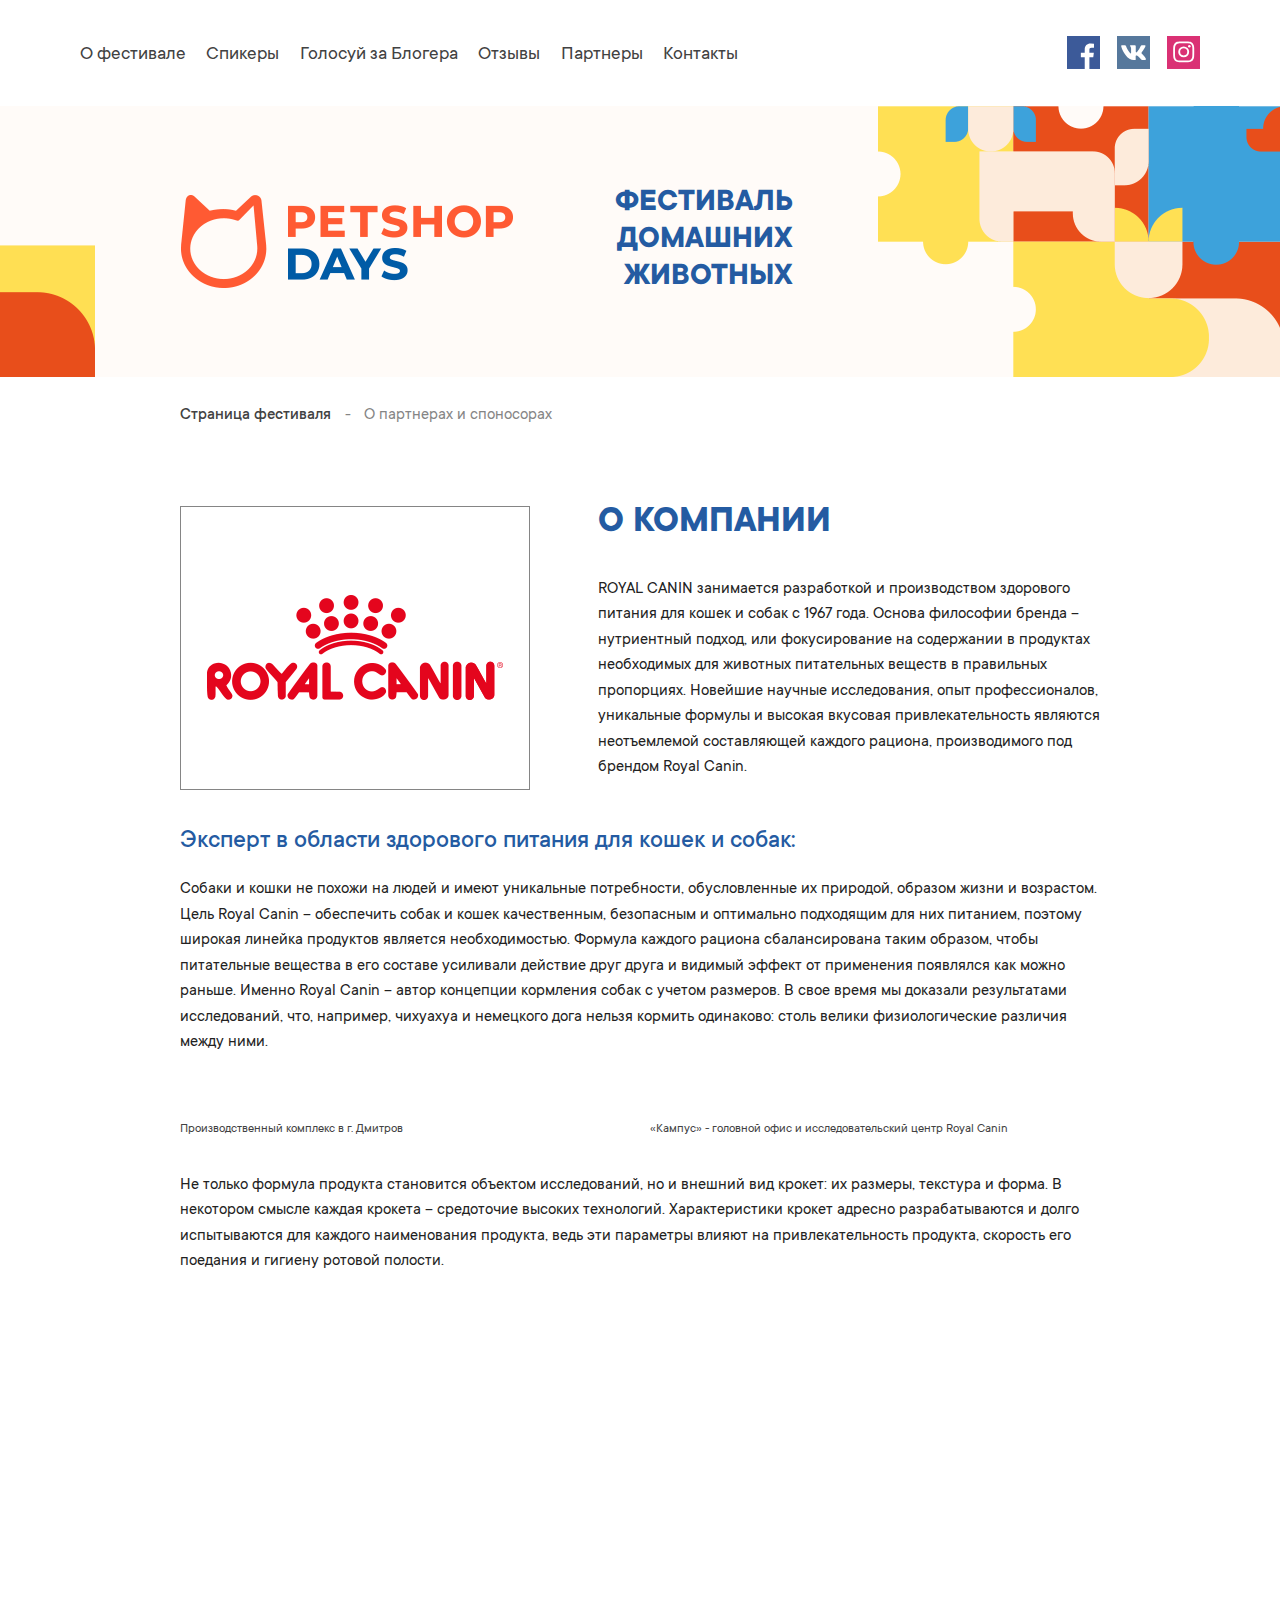
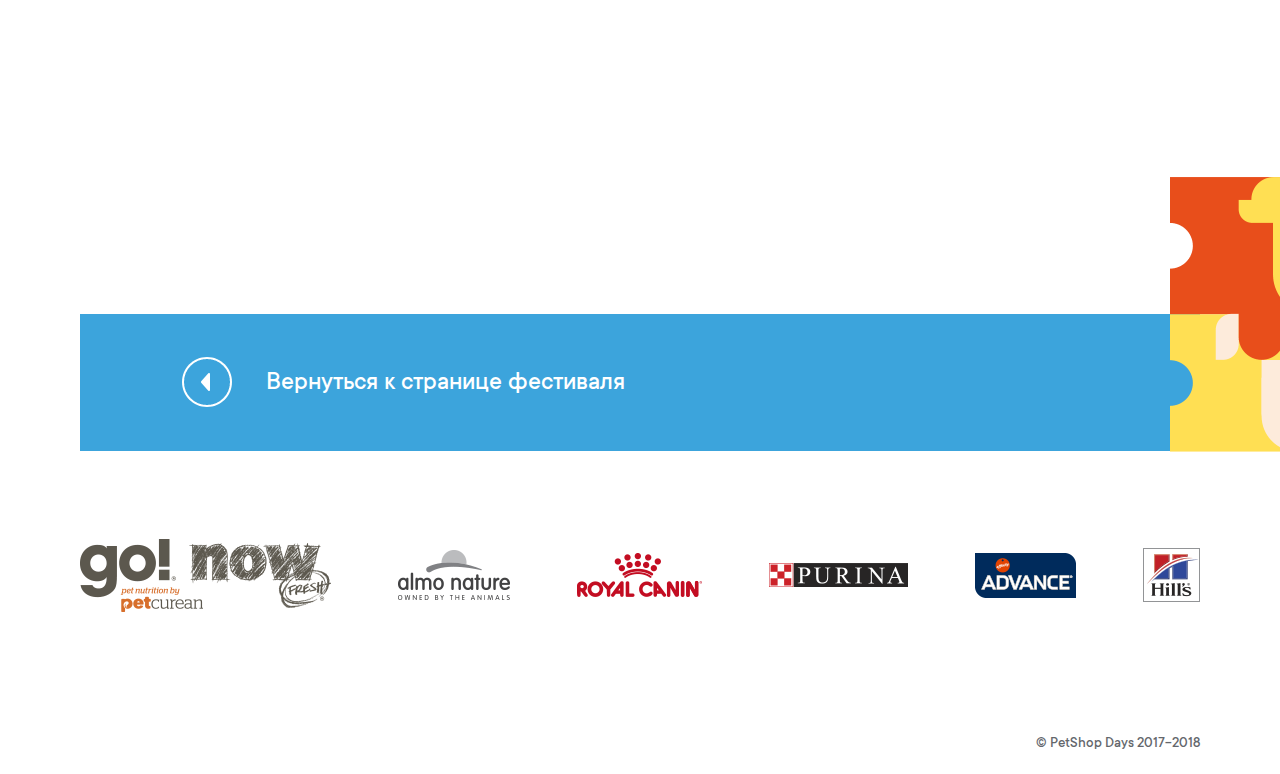
==== commit e942023f: "responsive" ====
--- a/about.html
+++ b/about.html
@@ -22,14 +22,16 @@
         <header class="header">
             <div class="container">
                 <div class="header__body">
-                    <a href="/" class="header__logo"><span><img src="images/logo-fixed.png" alt=""></span></a>
+                    <div class="header__nav_hamb"><svg xmlns="http://www.w3.org/2000/svg" viewBox="0 0 60.1 60.1"><path d="M57.1 51.9H16.9c-1.7 0-3-1.3-3-3s1.3-3 3-3h40.2c1.7 0 3 1.3 3 3S58.8 51.9 57.1 51.9z"/><path d="M57.1 33.1H16.9c-1.7 0-3-1.3-3-3s1.3-3 3-3h40.2c1.7 0 3 1.3 3 3C60.1 31.7 58.8 33.1 57.1 33.1z"/><path d="M57.1 14.2H16.9c-1.7 0-3-1.3-3-3s1.3-3 3-3h40.2c1.7 0 3 1.3 3 3S58.8 14.2 57.1 14.2z"/><circle cx="4" cy="11.5" r="4"/><circle cx="4" cy="30.1" r="4"/><circle cx="4" cy="48.7" r="4"/></svg></div>
                     <nav class="header__nav">
-                        <a href="/#about"><span>О фестивале</span></a>
-                        <a href="/#speakers"><span>Спикеры</span></a>
-                        <a href="/#vote"><span>Голосуй за Блогера</span></a>
-                        <a href="/#reviews"><span>Отзывы</span></a>
-                        <a href="/#partners"><span>Партнеры</span></a>
-                        <a href="/#contacts"><span>Контакты</span></a>
+                        <a href="#" class="header__logo"><span><img src="images/logo-fixed.png" alt=""></span></a>
+                        <a href="#" id="s_about"><span>О фестивале</span></a>
+                        <a href="#" id="s_speak"><span>Спикеры</span></a>
+                        <a href="#" id="s_vote"><span>Голосуй за Блогера</span></a>
+                        <a href="#" id="s_reviews"><span>Отзывы</span></a>
+                        <a href="#" id="s_partners"><span>Партнеры</span></a>
+                        <a href="#" id="s_contacts"><span>Контакты</span></a>
+                        <div class="header__nav_close">&times;</div>
                     </nav>
                     <div class="header__social">
                         <a href="#"><span><img src="images/ico/fb.svg" alt=""></span></a>
--- a/css/main.css
+++ b/css/main.css
@@ -1 +1 @@
- html,body,div,span,applet,object,iframe,h1,h2,h3,h4,h5,h6,p,blockquote,pre,a,abbr,acronym,address,big,cite,code,del,dfn,em,img,ins,kbd,q,s,samp,small,strike,strong,sub,sup,tt,var,b,u,i,center,dl,dt,dd,ol,ul,li,fieldset,form,label,legend,table,caption,tbody,tfoot,thead,tr,th,td,article,aside,canvas,details,embed,figure,figcaption,footer,header,hgroup,menu,nav,output,ruby,section,summary,time,mark,audio,video{margin:0;padding:0;border:0;font-size:100%;font:inherit;vertical-align:baseline;-webkit-box-sizing:border-box;-moz-box-sizing:border-box;box-sizing:border-box}article,aside,details,figcaption,figure,footer,header,hgroup,menu,nav,section{display:block}body{line-height:1}ol,ul{list-style:none}blockquote,q{quotes:none}blockquote:before,blockquote:after,q:before,q:after{content:'';content:none}table{border-collapse:collapse;border-spacing:0}html{color:#222;font-size:1em;line-height:1.4}::-moz-selection{background:#b3d4fc;text-shadow:none}::selection{background:#b3d4fc;text-shadow:none}:focus{outline:none}hr{display:block;height:1px;border:0;border-top:1px solid #ccc;margin:1em 0;padding:0}audio,canvas,iframe,img,svg,video{vertical-align:middle}fieldset{border:0;margin:0;padding:0}textarea{resize:vertical}input,textarea{-webkit-box-sizing:border-box;-moz-box-sizing:border-box;box-sizing:border-box;border:none}.browserupgrade{margin:0.2em 0;background:#ccc;color:#000;padding:0.2em 0}a{text-decoration:none}button{padding:0;background:none;border:none}@font-face{font-family:'TTCommons';src:url("../webfonts/TTCommons-Regular.eot?#iefix") format("embedded-opentype"),url("../webfonts/TTCommons-Regular.woff") format("woff"),url("../webfonts/TTCommons-Regular.ttf") format("truetype"),url("../webfonts/TTCommons-Regular.svg#TTCommons-Regular") format("svg");font-weight:400;font-style:normal}@font-face{font-family:'TTCommons';src:url("../webfonts/TTCommons-Medium.eot?#iefix") format("embedded-opentype"),url("../webfonts/TTCommons-Medium.woff") format("woff"),url("../webfonts/TTCommons-Medium.ttf") format("truetype"),url("../webfonts/TTCommons-Medium.svg#TTCommons-Medium") format("svg");font-weight:500;font-style:normal}@font-face{font-family:'TTCommons';src:url("../webfonts/TTCommons-Bold.eot?#iefix") format("embedded-opentype"),url("../webfonts/TTCommons-Bold.woff") format("woff"),url("../webfonts/TTCommons-Bold.ttf") format("truetype"),url("../webfonts/TTCommons-Bold.svg#TTCommons-Bold") format("svg");font-weight:700;font-style:normal}body,html{font:17px TTCommons, Helvetica, Helvetica Neue, Arial;cursor:default;overflow-x:hidden}.container{max-width:1160px;width:100%;padding-left:20px;padding-right:20px;margin-left:auto;margin-right:auto}.g_btn_red{font-size:1.2rem;letter-spacing:.5px;color:#f15a38;border-radius:1.875rem;border:0.188rem solid #f15a38;font-weight:500;line-height:1;padding:1.0rem 1.6rem 0.7rem;display:-webkit-inline-box;display:-webkit-inline-flex;display:-moz-inline-box;display:-ms-inline-flexbox;display:inline-flex;-webkit-box-pack:center;-webkit-justify-content:center;-moz-box-pack:center;-ms-flex-pack:center;justify-content:center;-webkit-box-align:center;-webkit-align-items:center;-moz-box-align:center;-ms-flex-align:center;align-items:center;-webkit-box-orient:horizontal;-webkit-box-direction:normal;-webkit-flex-direction:row;-moz-box-orient:horizontal;-moz-box-direction:normal;-ms-flex-direction:row;flex-direction:row;cursor:pointer;-webkit-user-select:none;-moz-user-select:none;-ms-user-select:none;user-select:none;min-width:205px;-webkit-transition:.25s;-o-transition:.25s;transition:.25s}.g_btn_red span{-webkit-transition:-webkit-transform .125s;transition:-webkit-transform .125s;-o-transition:transform .125s;transition:transform .125s;transition:transform .125s, -webkit-transform .125s}.g_btn_red:hover span{-webkit-transform:scale(0.9);-ms-transform:scale(0.9);transform:scale(0.9)}.g_btn_red:hover{background-color:#f15a38;color:#fff}.g_btn_white{font-size:1.2rem;letter-spacing:.5px;color:#fff;border-radius:1.875rem;border:0.188rem solid #fff;font-weight:500;line-height:1;padding:1.0rem 1.6rem 0.7rem;display:-webkit-inline-box;display:-webkit-inline-flex;display:-moz-inline-box;display:-ms-inline-flexbox;display:inline-flex;-webkit-box-pack:center;-webkit-justify-content:center;-moz-box-pack:center;-ms-flex-pack:center;justify-content:center;-webkit-box-align:center;-webkit-align-items:center;-moz-box-align:center;-ms-flex-align:center;align-items:center;-webkit-box-orient:horizontal;-webkit-box-direction:normal;-webkit-flex-direction:row;-moz-box-orient:horizontal;-moz-box-direction:normal;-ms-flex-direction:row;flex-direction:row;cursor:pointer;-webkit-user-select:none;-moz-user-select:none;-ms-user-select:none;user-select:none;min-width:205px;-webkit-transition:.25s;-o-transition:.25s;transition:.25s}.g_btn_white span{-webkit-transition:-webkit-transform .125s;transition:-webkit-transform .125s;-o-transition:transform .125s;transition:transform .125s;transition:transform .125s, -webkit-transform .125s}.g_btn_white:hover span{-webkit-transform:scale(0.9);-ms-transform:scale(0.9);transform:scale(0.9)}.g_btn_white:hover{background-color:#fff;color:#f15a38}.g_title{font-weight:700;font-size:2.25rem;color:#245ba2}.g_link{font-size:1rem;color:#245ba2;font-weight:600;-webkit-user-select:none;-moz-user-select:none;-ms-user-select:none;user-select:none;cursor:pointer;display:-webkit-inline-box;display:-webkit-inline-flex;display:-moz-inline-box;display:-ms-inline-flexbox;display:inline-flex;-webkit-box-pack:start;-webkit-justify-content:flex-start;-moz-box-pack:start;-ms-flex-pack:start;justify-content:flex-start;-webkit-box-align:center;-webkit-align-items:center;-moz-box-align:center;-ms-flex-align:center;align-items:center;-webkit-box-orient:horizontal;-webkit-box-direction:normal;-webkit-flex-direction:row;-moz-box-orient:horizontal;-moz-box-direction:normal;-ms-flex-direction:row;flex-direction:row}.g_link:hover span:before,.g_link:hover span:after{width:50%}.g_link span{position:relative;display:inline-block}.g_link span:before{content:'';position:absolute;width:0;left:50%;height:2px;bottom:-2px;background-color:#ffe054;-webkit-transition:.325s;-o-transition:.325s;transition:.325s}.g_link span:after{content:'';position:absolute;width:0;right:50%;height:2px;bottom:-2px;background-color:#ffe054;-webkit-transition:.325s;-o-transition:.325s;transition:.325s}.g_link:hover i{-webkit-transform:translateX(6px);-ms-transform:translateX(6px);transform:translateX(6px)}.g_link i{margin-left:.9rem;-webkit-transition:.25s;-o-transition:.25s;transition:.25s}.g_go_left{position:relative;z-index:0;display:-webkit-box;display:-webkit-flex;display:-moz-box;display:-ms-flexbox;display:flex;-webkit-box-pack:start;-webkit-justify-content:flex-start;-moz-box-pack:start;-ms-flex-pack:start;justify-content:flex-start;-webkit-box-align:center;-webkit-align-items:center;-moz-box-align:center;-ms-flex-align:center;align-items:center;-webkit-box-orient:horizontal;-webkit-box-direction:normal;-webkit-flex-direction:row;-moz-box-orient:horizontal;-moz-box-direction:normal;-ms-flex-direction:row;flex-direction:row;margin-top:-5rem;pointer-events:none}.g_go_left:before{content:'';position:absolute;width:100%;height:142px;left:0;bottom:165px;background-color:#3da3dc;z-index:-2}.g_go_left h5{font-weight:500;line-height:1.33;font-size:1.2rem;color:#fff;max-width:250px;text-align:left}.g_go_left>img{margin-left:-21rem}.g_go_left>div{display:-webkit-box;display:-webkit-flex;display:-moz-box;display:-ms-flexbox;display:flex;-webkit-box-pack:justify;-webkit-justify-content:space-between;-moz-box-pack:justify;-ms-flex-pack:justify;justify-content:space-between;-webkit-box-align:center;-webkit-align-items:center;-moz-box-align:center;-ms-flex-align:center;align-items:center;-webkit-box-orient:horizontal;-webkit-box-direction:normal;-webkit-flex-direction:row;-moz-box-orient:horizontal;-moz-box-direction:normal;-ms-flex-direction:row;flex-direction:row;pointer-events:all;-webkit-box-flex:2;-webkit-flex-grow:2;-moz-box-flex:2;-ms-flex-positive:2;flex-grow:2;margin-left:-7rem;margin-right:9rem}.g_go_left .g_btn_white:hover{color:#3ca4dc}.g_go_right{position:relative;z-index:0;display:-webkit-box;display:-webkit-flex;display:-moz-box;display:-ms-flexbox;display:flex;-webkit-box-pack:start;-webkit-justify-content:flex-start;-moz-box-pack:start;-ms-flex-pack:start;justify-content:flex-start;-webkit-box-align:center;-webkit-align-items:center;-moz-box-align:center;-ms-flex-align:center;align-items:center;-webkit-box-orient:horizontal;-webkit-box-direction:normal;-webkit-flex-direction:row;-moz-box-orient:horizontal;-moz-box-direction:normal;-ms-flex-direction:row;flex-direction:row;margin-top:-1rem;pointer-events:none;color:#fff}.g_go_right:before{content:'';position:absolute;width:100%;height:137px;left:0;bottom:138px;background-color:#e94e1b;z-index:-2}.g_go_right h2{max-width:20.9rem;text-align:left;font-weight:700;line-height:1.17;font-size:2.25rem;color:#fff;margin-right:2rem}.g_go_right p{max-width:628px;line-height:1.5;font-size:1.1rem;color:#fff;margin-right:-3rem}.g_go_right>img{margin-right:-22rem}.g_go_right>div{display:-webkit-box;display:-webkit-flex;display:-moz-box;display:-ms-flexbox;display:flex;-webkit-box-pack:justify;-webkit-justify-content:space-between;-moz-box-pack:justify;-ms-flex-pack:justify;justify-content:space-between;-webkit-box-align:center;-webkit-align-items:center;-moz-box-align:center;-ms-flex-align:center;align-items:center;-webkit-box-orient:horizontal;-webkit-box-direction:normal;-webkit-flex-direction:row;-moz-box-orient:horizontal;-moz-box-direction:normal;-ms-flex-direction:row;flex-direction:row;pointer-events:all;-webkit-box-flex:2;-webkit-flex-grow:2;-moz-box-flex:2;-ms-flex-positive:2;flex-grow:2;margin-left:3rem;padding-top:1.6rem;margin-right:9rem}.g_radio{cursor:pointer;-webkit-user-select:none;-moz-user-select:none;-ms-user-select:none;user-select:none}.g_radio:hover span:before{width:100%}.g_radio span{position:relative;display:inline-block}.g_radio span:before{content:'';position:absolute;width:0;left:0;height:1px;bottom:-2px;background-color:#f15a38;-webkit-transition:.25s;-o-transition:.25s;transition:.25s}.g_radio label{padding-left:25px;font-size:1.2rem;line-height:1.3;font-weight:500;color:#64676c;cursor:pointer;position:relative}.g_radio label:before{content:'';position:absolute;left:0;top:0.0rem;width:14px;height:14px;border:1px solid #f15a38;border-radius:50%}.g_radio label:after{content:'';position:absolute;left:0;top:0.0rem;width:14px;height:14px;background-color:#f15a38;border:1px solid #f15a38;border-radius:50%;-webkit-transform:scale(0);-ms-transform:scale(0);transform:scale(0);-webkit-transition:.25s;-o-transition:.25s;transition:.25s}.g_radio input{position:absolute;visibility:hidden;z-index:-1;pointer-events:none;left:-9999px}.g_radio input:checked+label{cursor:default}.g_radio input:checked+label span:before{display:none}.g_radio input:checked+label:after{-webkit-transform:scale(0.65);-ms-transform:scale(0.65);transform:scale(0.65)}.g_txt>:last-child{margin-bottom:0}.g_txt hr{border:none;border-bottom:2px solid #f15a38;margin:1.8rem 0}.g_txt p{line-height:1.5;font-size:1rem;margin-bottom:1.7rem}.g_txt p small{font-size:.95rem}.g_txt p b{font-weight:700;color:#424242;font-size:1.125rem}.g_txt b{font-weight:700}.g_txt strong{font-weight:700}.g_txt h1{text-transform:uppercase;margin-bottom:2.2rem;font-weight:700;line-height:0.89;font-size:2.25rem;color:#245ba2}.g_txt h1+small{font-weight:300;color:#9a9999;font-size:1rem;margin-top:-25px;margin-bottom:20px;display:block}.g_txt h2{text-transform:uppercase;color:#424242;font-size:1.875rem;margin-bottom:1.3rem}.g_txt h2 small{font-size:1.625rem}.g_txt h3{font-weight:500;font-size:1.5rem;color:#245ba2;padding-top:1rem;margin-bottom:1.2rem}.g_txt h4{text-transform:uppercase;font-weight:700;color:#424242;margin-bottom:1.1rem;padding-top:1.3rem;font-size:1.25rem}.g_txt h5{font-weight:700;color:#424242;font-size:1.4rem;margin-bottom:0.8rem;padding-top:1.1rem}.g_txt h6{font-weight:400;color:#245ba2;font-size:1.2rem;margin-bottom:0.8rem;padding-top:1rem;line-height:1.4}.g_txt p a span,.g_txt li a span{background:-webkit-gradient(linear, left top, right top, from(#424242), color-stop(98%, #f15a38));background:-webkit-linear-gradient(left, #424242 0%, #f15a38 98%);background:-o-linear-gradient(left, #424242 0%, #f15a38 98%);background:linear-gradient(to right, #424242 0%, #f15a38 98%);color:#245ba2;font-weight:700;background-repeat:no-repeat;background-position:left 85%;-webkit-transition:background-size .25s;-o-transition:background-size .25s;transition:background-size .25s;line-height:1.2;padding-bottom:5px;background-size:0px 1px}.g_txt p a:hover span,.g_txt li a:hover span{color:#f15a38;background-size:100% 1px}.g_txt i{font-style:italic}.g_txt ul{margin-bottom:2.5rem;text-align:left;padding-left:1.8rem}.g_txt ul li{color:#424242;font-size:1.125rem;padding-left:40px;position:relative;line-height:1.35}.g_txt ul li:hover:before{background-color:#245ba2;width:30px}.g_txt ul li:before{content:'';position:absolute;left:0;top:0.6rem;width:20px;height:2px;-webkit-transition:.125s;-o-transition:.125s;transition:.125s;background-color:#f15a38}.g_txt ul li:not(:last-of-type){margin-bottom:0.94rem}.g_txt ol{margin-bottom:2.5rem;text-align:left;padding-left:1.8rem}.g_txt ol li{padding-left:33px;color:#424242;font-size:1.1rem;position:relative;line-height:1.35;counter-increment:li;z-index:0}.g_txt ol li:not(:last-of-type){margin-bottom:1.25rem}.g_txt ol li:before{content:counter(li);position:absolute;width:10px;height:10px;left:5px;top:2px;text-align:center;font-weight:700;color:#fff;font-size:12px;font-family:'Muller Bold';border-radius:50%;-webkit-transition:.125s;-o-transition:.125s;transition:.125s}.g_txt ol li:after{content:'';position:absolute;width:20px;height:20px;-webkit-box-shadow:0 0.188rem 0.375rem rgba(65,65,117,0.52);box-shadow:0 0.188rem 0.375rem rgba(65,65,117,0.52);background-color:#7171ca;left:0;top:-1px;border-radius:50%;z-index:-1}.g_txt ol li:hover:after{background-color:#f15a38}.g_txt blockquote{line-height:1.5;text-align:left;font-weight:500;color:#424242;font-size:1.15rem;padding-left:25px;border-left:4px solid #245ba2;padding-top:15px;padding-bottom:15px;margin-bottom:20px}.g_txt__table{max-width:100%;overflow:auto}.g_txt table{width:100%;min-width:700px;margin-bottom:2rem;background-color:#fff;border-radius:1.3rem}.g_txt table th{text-align:left;font-weight:600}.g_txt table th,.g_txt table td{text-align:left;color:#424242;font-size:1.125rem;padding:15px 25px}.g_txt table tbody tr:nth-of-type(2n+1){background-color:#fffbf8}.g_txt figure{margin:2.5rem 0;text-align:center}.g_txt figure img{margin-bottom:15px}.g_txt figure figcaption{text-align:left;font-weight:400;font-size:0.75rem;color:#424242}.g_txt img{max-width:100%}.g_txt>img{max-height:50vh;margin-bottom:2.5rem;border-radius:1.3rem}.g_txt iframe{width:100%;position:relative}.g_txt iframe:before{content:'';display:block;padding-top:72%}.g_txt__center img{max-height:50vh;margin-bottom:2.5rem}.g_txt__block{-webkit-box-shadow:0 0.313rem 0.813rem rgba(0,0,0,0.04);box-shadow:0 0.313rem 0.813rem rgba(0,0,0,0.04);border-radius:0.625rem;background-color:#fff;padding:2.8rem;margin-bottom:1.5rem}.g_txt__block>:last-child{margin-bottom:0}.g_txt__cols{display:-webkit-box;display:-webkit-flex;display:-moz-box;display:-ms-flexbox;display:flex;-webkit-box-pack:justify;-webkit-justify-content:space-between;-moz-box-pack:justify;-ms-flex-pack:justify;justify-content:space-between;-webkit-box-align:start;-webkit-align-items:flex-start;-moz-box-align:start;-ms-flex-align:start;align-items:flex-start;-webkit-box-orient:horizontal;-webkit-box-direction:normal;-webkit-flex-direction:row;-moz-box-orient:horizontal;-moz-box-direction:normal;-ms-flex-direction:row;flex-direction:row;margin-bottom:1.13rem}.g_txt__cols ul,.g_txt__cols ol{padding-left:0}.g_txt__cols>figure{width:calc(50% - 10px)}.g_txt__left,.g_txt__right{width:calc(50% - 40px)}.g_txt__video{position:relative;width:100%;padding-bottom:56.3%;margin-bottom:1.5rem;overflow:hidden}.g_txt__video iframe{position:absolute;left:0;top:0;width:100%;height:100%}.header{padding:1.7rem 0;position:fixed;width:100%;top:0;left:0;z-index:9999;background-color:#fff;-webkit-transition:.25s;-o-transition:.25s;transition:.25s}.header__body{display:-webkit-box;display:-webkit-flex;display:-moz-box;display:-ms-flexbox;display:flex;-webkit-box-pack:justify;-webkit-justify-content:space-between;-moz-box-pack:justify;-ms-flex-pack:justify;justify-content:space-between;-webkit-box-align:center;-webkit-align-items:center;-moz-box-align:center;-ms-flex-align:center;align-items:center;-webkit-box-orient:horizontal;-webkit-box-direction:normal;-webkit-flex-direction:row;-moz-box-orient:horizontal;-moz-box-direction:normal;-ms-flex-direction:row;flex-direction:row}.header._fixed{padding:0.8rem 0;-webkit-box-shadow:0 0 14px -4px rgba(0,0,0,0.3);box-shadow:0 0 14px -4px rgba(0,0,0,0.3)}.header._fixed .header__logo{width:40px;margin-right:2rem}.header__logo{margin-right:2rem;-webkit-transition:.25s;-o-transition:.25s;transition:.25s;width:0;overflow:hidden;margin-right:0}.header__nav{margin-right:auto;margin-top:4px}.header__nav a{font-weight:400;font-size:1.2rem;color:#424242;line-height:1;-webkit-transition:.25s;-o-transition:.25s;transition:.25s}.header__nav a:hover span:before,.header__nav a:hover span:after{width:50%}.header__nav a span{position:relative;display:inline-block}.header__nav a span:before{content:'';position:absolute;width:0;left:50%;height:1px;bottom:-2px;background-color:#f15a38;-webkit-transition:.325s;-o-transition:.325s;transition:.325s}.header__nav a span:after{content:'';position:absolute;width:0;right:50%;height:1px;bottom:-2px;background-color:#f15a38;-webkit-transition:.325s;-o-transition:.325s;transition:.325s}.header__nav a._active{color:#f15a38}.header__nav a:hover{color:#245ba2}.header__nav a:not(:last-of-type){margin-right:1.2rem}.header__social{display:-webkit-box;display:-webkit-flex;display:-moz-box;display:-ms-flexbox;display:flex;-webkit-box-pack:start;-webkit-justify-content:flex-start;-moz-box-pack:start;-ms-flex-pack:start;justify-content:flex-start;-webkit-box-align:center;-webkit-align-items:center;-moz-box-align:center;-ms-flex-align:center;align-items:center;-webkit-box-orient:horizontal;-webkit-box-direction:normal;-webkit-flex-direction:row;-moz-box-orient:horizontal;-moz-box-direction:normal;-ms-flex-direction:row;flex-direction:row}.header__social a{-webkit-transition:.25s;-o-transition:.25s;transition:.25s;overflow:hidden}.header__social a:not(:last-of-type){margin-right:1rem}.header__social a:hover{border-radius:50%}.header__social img{width:33px}.footer{padding:1.3rem 0}.footer p{font-weight:500;font-size:0.875rem;color:#64676c;text-align:right}.s_main{background-color:#fffbf8;position:relative;z-index:0}.s_main:before{content:'';position:absolute;width:100%;height:28px;left:0;bottom:0;background-color:#fff;z-index:-1}.s_main__top{display:-webkit-box;display:-webkit-flex;display:-moz-box;display:-ms-flexbox;display:flex;-webkit-box-pack:justify;-webkit-justify-content:space-between;-moz-box-pack:justify;-ms-flex-pack:justify;justify-content:space-between;-webkit-box-align:start;-webkit-align-items:flex-start;-moz-box-align:start;-ms-flex-align:start;align-items:flex-start;-webkit-box-orient:horizontal;-webkit-box-direction:normal;-webkit-flex-direction:row;-moz-box-orient:horizontal;-moz-box-direction:normal;-ms-flex-direction:row;flex-direction:row}.s_main__top>img{margin-right:-12rem}.s_main__center{margin-right:3rem}.s_main__center_top{margin-top:9rem;margin-bottom:6.5rem;display:-webkit-box;display:-webkit-flex;display:-moz-box;display:-ms-flexbox;display:flex;-webkit-box-pack:justify;-webkit-justify-content:space-between;-moz-box-pack:justify;-ms-flex-pack:justify;justify-content:space-between;-webkit-box-align:center;-webkit-align-items:center;-moz-box-align:center;-ms-flex-align:center;align-items:center;-webkit-box-orient:horizontal;-webkit-box-direction:normal;-webkit-flex-direction:row;-moz-box-orient:horizontal;-moz-box-direction:normal;-ms-flex-direction:row;flex-direction:row}.s_main__center_top a{position:relative}.s_main__center_top a:hover span:before{width:55%}.s_main__center_top a:hover span:after{width:55%}.s_main__center_top a span{display:inline-block}.s_main__center_top a span:before{content:'';position:absolute;width:0;left:50%;height:3px;top:-8px;background-color:#f15a38;-webkit-transition:.25s;-o-transition:.25s;transition:.25s;opacity:.5}.s_main__center_top a span:after{content:'';position:absolute;width:0;right:50%;height:3px;bottom:-11px;background-color:#f15a38;-webkit-transition:.25s;-o-transition:.25s;transition:.25s;opacity:.5}.s_main__center_top h1{font-weight:700;font-size:1.88rem;color:#245ba2;max-width:19rem;text-align:right}.s_main__center_bot{display:-webkit-box;display:-webkit-flex;display:-moz-box;display:-ms-flexbox;display:flex;-webkit-box-pack:justify;-webkit-justify-content:space-between;-moz-box-pack:justify;-ms-flex-pack:justify;justify-content:space-between;-webkit-box-align:start;-webkit-align-items:flex-start;-moz-box-align:start;-ms-flex-align:start;align-items:flex-start;-webkit-box-orient:horizontal;-webkit-box-direction:normal;-webkit-flex-direction:row;-moz-box-orient:horizontal;-moz-box-direction:normal;-ms-flex-direction:row;flex-direction:row}.s_main__center_bot h4 strong{font-weight:700;font-size:1.5rem;color:#245ba2}.s_main__center_bot h4 span{font-weight:500;font-size:1.5rem;color:#245ba2;margin-top:.8rem;display:block}.s_main__center_bot p{font-size:1.5rem;color:#f15a38;font-weight:700}.s_main__bot{display:-webkit-box;display:-webkit-flex;display:-moz-box;display:-ms-flexbox;display:flex;-webkit-box-pack:start;-webkit-justify-content:flex-start;-moz-box-pack:start;-ms-flex-pack:start;justify-content:flex-start;-webkit-box-align:end;-webkit-align-items:flex-end;-moz-box-align:end;-ms-flex-align:end;align-items:flex-end;-webkit-box-orient:horizontal;-webkit-box-direction:normal;-webkit-flex-direction:row;-moz-box-orient:horizontal;-moz-box-direction:normal;-ms-flex-direction:row;flex-direction:row}.s_main__bot>img{margin-left:-15.5rem}.s_main__logos{margin-left:4rem;-webkit-box-flex:2;-webkit-flex-grow:2;-moz-box-flex:2;-ms-flex-positive:2;flex-grow:2}.s_main__logos img{-webkit-transition:.25s;-o-transition:.25s;transition:.25s;filter:url("data:image/svg+xml;utf8,&lt;svg xmlns='http://www.w3.org/2000/svg'&gt;&lt;filter id='grayscale'&gt;&lt;feColorMatrix type='matrix' values='0.3333 0.3333 0.3333 0 0 0.3333 0.3333 0.3333 0 0 0.3333 0.3333 0.3333 0 0 0 0 0 1 0'/&gt;&lt;/filter&gt;&lt;/svg&gt;#grayscale");filter:gray;-webkit-filter:grayscale(100%)}.s_main__logos img:hover{filter:url("data:image/svg+xml;utf8,&lt;svg xmlns='http://www.w3.org/2000/svg'&gt;&lt;filter id='grayscale'&gt;&lt;feColorMatrix type='matrix' values='1 0 0 0 0, 0 1 0 0 0, 0 0 1 0 0, 0 0 0 1 0'/&gt;&lt;/filter&gt;&lt;/svg&gt;#grayscale");-webkit-filter:grayscale(0%)}.s_main__logos_top{display:-webkit-box;display:-webkit-flex;display:-moz-box;display:-ms-flexbox;display:flex;-webkit-box-pack:end;-webkit-justify-content:flex-end;-moz-box-pack:end;-ms-flex-pack:end;justify-content:flex-end;-webkit-box-align:center;-webkit-align-items:center;-moz-box-align:center;-ms-flex-align:center;align-items:center;-webkit-box-orient:horizontal;-webkit-box-direction:normal;-webkit-flex-direction:row;-moz-box-orient:horizontal;-moz-box-direction:normal;-ms-flex-direction:row;flex-direction:row;margin-bottom:3rem}.s_main__logos_bot{display:-webkit-box;display:-webkit-flex;display:-moz-box;display:-ms-flexbox;display:flex;-webkit-box-pack:end;-webkit-justify-content:flex-end;-moz-box-pack:end;-ms-flex-pack:end;justify-content:flex-end;-webkit-box-align:center;-webkit-align-items:center;-moz-box-align:center;-ms-flex-align:center;align-items:center;-webkit-box-orient:horizontal;-webkit-box-direction:normal;-webkit-flex-direction:row;-moz-box-orient:horizontal;-moz-box-direction:normal;-ms-flex-direction:row;flex-direction:row;margin-bottom:4.0rem}.s_main__logos_bot img:not(:last-of-type){margin-right:2rem}.s_about{padding:7rem 0;overflow:visible}.s_about__head{display:-webkit-box;display:-webkit-flex;display:-moz-box;display:-ms-flexbox;display:flex;-webkit-box-pack:start;-webkit-justify-content:flex-start;-moz-box-pack:start;-ms-flex-pack:start;justify-content:flex-start;-webkit-box-align:start;-webkit-align-items:flex-start;-moz-box-align:start;-ms-flex-align:start;align-items:flex-start;-webkit-box-orient:horizontal;-webkit-box-direction:normal;-webkit-flex-direction:row;-moz-box-orient:horizontal;-moz-box-direction:normal;-ms-flex-direction:row;flex-direction:row;padding:0 3rem;margin-bottom:3rem}.s_about__head p{line-height:1.5;font-size:1rem;color:#424242;max-width:560px;margin-left:6rem}.s_about h4{font-weight:500;font-size:1.5rem;color:#245ba2;margin-bottom:2rem}.s_about__body{display:-webkit-box;display:-webkit-flex;display:-moz-box;display:-ms-flexbox;display:flex;-webkit-flex-wrap:wrap;-ms-flex-wrap:wrap;flex-wrap:wrap;-webkit-box-pack:start;-webkit-justify-content:flex-start;-moz-box-pack:start;-ms-flex-pack:start;justify-content:flex-start;-webkit-box-align:center;-webkit-align-items:center;-moz-box-align:center;-ms-flex-align:center;align-items:center;-webkit-box-orient:horizontal;-webkit-box-direction:normal;-webkit-flex-direction:row;-moz-box-orient:horizontal;-moz-box-direction:normal;-ms-flex-direction:row;flex-direction:row;overflow:visible !important}.s_about__item{max-width:calc(20% - 20px);width:100%;cursor:pointer;display:-webkit-box;display:-webkit-flex;display:-moz-box;display:-ms-flexbox;display:flex;-webkit-box-pack:center;-webkit-justify-content:center;-moz-box-pack:center;-ms-flex-pack:center;justify-content:center;-webkit-box-align:center;-webkit-align-items:center;-moz-box-align:center;-ms-flex-align:center;align-items:center;-webkit-box-orient:vertical;-webkit-box-direction:normal;-webkit-flex-direction:column;-moz-box-orient:vertical;-moz-box-direction:normal;-ms-flex-direction:column;flex-direction:column;padding-top:calc(19% - 20px);margin-bottom:20px;position:relative;background-color:#fff;overflow:hidden;-webkit-user-select:none;-moz-user-select:none;-ms-user-select:none;user-select:none;-webkit-transition:opacity,background .25s,-webkit-transform 700ms cubic-bezier(0.4, 0, 0.2, 1) 0ms !important;transition:opacity,background .25s,-webkit-transform 700ms cubic-bezier(0.4, 0, 0.2, 1) 0ms !important;-o-transition:transform 700ms cubic-bezier(0.4, 0, 0.2, 1) 0ms,opacity,background .25s !important;transition:transform 700ms cubic-bezier(0.4, 0, 0.2, 1) 0ms,opacity,background .25s !important;transition:transform 700ms cubic-bezier(0.4, 0, 0.2, 1) 0ms,opacity,background .25s,-webkit-transform 700ms cubic-bezier(0.4, 0, 0.2, 1) 0ms !important}.s_about__item._nextrow{margin-right:50px}.s_about__item_txt{position:absolute;left:0;top:0;width:100%;height:100%;padding:1.4rem;-webkit-transition:.25s;-o-transition:.25s;transition:.25s}.s_about__item h5{font-weight:700;line-height:1.33;font-size:1.4rem;text-align:center;position:absolute;width:100%;height:100%;left:0%;top:0%;-webkit-transition:.25s;-o-transition:.25s;transition:.25s;padding:0 3rem;display:-webkit-box;display:-webkit-flex;display:-moz-box;display:-ms-flexbox;display:flex;-webkit-box-pack:center;-webkit-justify-content:center;-moz-box-pack:center;-ms-flex-pack:center;justify-content:center;-webkit-box-align:center;-webkit-align-items:center;-moz-box-align:center;-ms-flex-align:center;align-items:center;-webkit-box-orient:horizontal;-webkit-box-direction:normal;-webkit-flex-direction:row;-moz-box-orient:horizontal;-moz-box-direction:normal;-ms-flex-direction:row;flex-direction:row}.s_about__item._blue{color:#3ca4dc;border:0.313rem solid #3ca4dc}.s_about__item._blue:hover{background:#3ca4dc;color:#fff}.s_about__item._red{color:#e94e1b;border:0.313rem solid #e94e1b}.s_about__item._red:hover{background-color:#e94e1b;color:#fff}.s_about__item._yellow{color:#ffe054;border:0.313rem solid #ffe054}.s_about__item._yellow:hover{background-color:#ffe054;color:#fff}.s_about__item._active{max-width:calc(40% - 1.53rem);color:#fff;padding-top:calc(38% - 11px);cursor:default}.s_about__item._active .s_about__item_txt{padding:2.5rem}.s_about__item._active h5{color:#fff;position:static;height:auto;padding:0 0rem}.s_about__item._active h5 span{width:100%;text-align:left}.s_about__item._active p{display:block;-webkit-transform:none;-ms-transform:none;transform:none;visibility:visible;opacity:1}.s_about__item._active._blue{background-color:#3ca4dc}.s_about__item._active._yellow{background-color:#ffe054}.s_about__item._active._red{background-color:#e94e1b}.s_about__item p{visibility:hidden;margin-top:1rem;font-size:.95rem;line-height:1.5;-webkit-transform:translateX(-9rem) translateY(7rem);-ms-transform:translateX(-9rem) translateY(7rem);transform:translateX(-9rem) translateY(7rem);opacity:0;-webkit-transition:-webkit-transform .25s;transition:-webkit-transform .25s;-o-transition:transform .25s;transition:transform .25s;transition:transform .25s, -webkit-transform .25s}.s_about__sizer{position:absolute;visibility:hidden;width:20px;pointer-events:none}.s_video{background-color:#fffbf8;text-align:center;padding-top:5rem;padding-bottom:4rem;position:relative;z-index:0}.s_video__video{position:relative;cursor:pointer;display:inline-block;z-index:0}.s_video__video:hover i{-webkit-transform:scale(0.9);-ms-transform:scale(0.9);transform:scale(0.9)}.s_video__video:hover img{opacity:.9}.s_video__video:active i{-webkit-transform:scale(0.7);-ms-transform:scale(0.7);transform:scale(0.7)}.s_video__video._active img{opacity:0;z-index:-1;pointer-events:none}.s_video__video iframe{position:absolute;left:0;top:0;width:100%;height:100%;z-index:-1}.s_video__video img{position:relative;z-index:9;max-width:100%;-webkit-transition:.875s;-o-transition:.875s;transition:.875s}.s_video__video i{position:absolute;left:50%;top:50%;z-index:9;margin-left:-50px;margin-top:-50px;-webkit-transition:.25s;-o-transition:.25s;transition:.25s}.s_speak{padding-top:6rem;padding-bottom:5rem}.s_speak .g_title{padding-left:7rem;margin-bottom:2.5rem}.s_speak__body{display:-webkit-box;display:-webkit-flex;display:-moz-box;display:-ms-flexbox;display:flex;-webkit-flex-wrap:wrap;-ms-flex-wrap:wrap;flex-wrap:wrap;-webkit-box-pack:start;-webkit-justify-content:flex-start;-moz-box-pack:start;-ms-flex-pack:start;justify-content:flex-start;-webkit-box-align:stretch;-webkit-align-items:stretch;-moz-box-align:stretch;-ms-flex-align:stretch;align-items:stretch;-webkit-box-orient:horizontal;-webkit-box-direction:normal;-webkit-flex-direction:row;-moz-box-orient:horizontal;-moz-box-direction:normal;-ms-flex-direction:row;flex-direction:row;margin:-1.5rem}.s_speak__item{width:calc(33.33333% - 3rem);margin:1.5rem}.s_speak__item>span{line-height:1.63;font-size:1rem;color:#e94e1b;font-weight:600;display:block;margin-bottom:0.9rem}.s_speak__item>p{line-height:1.5;font-size:1rem;color:#424242;margin-bottom:1.6rem}.s_speak__item .g_link{margin-bottom:1.3rem}.s_speak__item:hover .s_speak__img h4{margin-bottom:.7rem}.s_speak__item:hover .s_speak__img p{max-height:50px;-webkit-transform:none;-ms-transform:none;transform:none}.s_speak__img{max-width:100%;position:relative;margin-bottom:1.0rem}.s_speak__img img{max-width:100%}.s_speak__img_txt{position:absolute;bottom:0;width:100%;padding:1rem}.s_speak__img_txt h4{font-weight:700;line-height:1.19;font-size:1.7rem;color:#fff;max-width:80%;text-transform:uppercase;-webkit-transition:.25s;-o-transition:.25s;transition:.25s}.s_speak__img_txt p{font-size:1.2rem;color:#fff;font-weight:600;max-height:0;-webkit-transition:.575s;-o-transition:.575s;transition:.575s;-webkit-transform:translateY(20px);-ms-transform:translateY(20px);transform:translateY(20px);overflow:hidden}.s_program{padding-top:3rem;padding-bottom:1rem}.s_program .g_title{padding-left:3rem;margin-bottom:2rem}.s_program__row{display:-webkit-box;display:-webkit-flex;display:-moz-box;display:-ms-flexbox;display:flex;-webkit-box-pack:justify;-webkit-justify-content:space-between;-moz-box-pack:justify;-ms-flex-pack:justify;justify-content:space-between;-webkit-box-align:center;-webkit-align-items:center;-moz-box-align:center;-ms-flex-align:center;align-items:center;-webkit-box-orient:horizontal;-webkit-box-direction:normal;-webkit-flex-direction:row;-moz-box-orient:horizontal;-moz-box-direction:normal;-ms-flex-direction:row;flex-direction:row}.s_program__row:hover .s_program__row_date{color:#424242}.s_program__row:not(:last-of-type){margin-bottom:1.7rem}.s_program__row._main i{background-color:#245ba2}.s_program__row._main i:last-of-type{margin-right:0}.s_program__row._main p{color:#245ba2;font-size:1.13rem;font-weight:500;text-transform:uppercase}.s_program__row._main .s_program__row_date{min-width:2rem}.s_program__row._red i{background-color:#f15a38}.s_program__row._red i:first-of-type{width:3rem;-webkit-box-flex:0;-webkit-flex-grow:0;-moz-box-flex:0;-ms-flex-positive:0;flex-grow:0}.s_program__row._red strong{color:#f15a38}.s_program__row._blue i{background-color:#3ca4dc}.s_program__row._blue i:first-of-type{width:3rem;-webkit-box-flex:0;-webkit-flex-grow:0;-moz-box-flex:0;-ms-flex-positive:0;flex-grow:0}.s_program__row._blue strong{color:#3ca4dc}.s_program__row_date{color:#8d8d8d;font-weight:500;line-height:1;font-size:1.25rem;min-width:6.8rem;-webkit-transition:.16667s;-o-transition:.16667s;transition:.16667s}.s_program__row span{font-size:1.1rem;line-height:1}.s_program__row strong{font-weight:500;line-height:1;font-size:1.25rem}.s_program__row i{height:1px;background-color:#424242;-webkit-box-flex:2;-webkit-flex-grow:2;-moz-box-flex:2;-ms-flex-positive:2;flex-grow:2;margin-top:-4px;margin-right:1rem;margin-left:1rem}.s_vote{margin-top:2rem;background-color:#fffbf8;position:relative;z-index:0;padding-bottom:4rem}.s_vote:before{content:'';position:absolute;width:100%;height:160px;left:0;top:0;background-color:#fff;z-index:-1}.s_vote h5{font-weight:500;line-height:1.33;font-size:1.5rem;color:#245ba2;margin-bottom:1.5rem}.s_vote__choose{display:-webkit-box;display:-webkit-flex;display:-moz-box;display:-ms-flexbox;display:flex;-webkit-flex-wrap:wrap;-ms-flex-wrap:wrap;flex-wrap:wrap;-webkit-box-pack:start;-webkit-justify-content:flex-start;-moz-box-pack:start;-ms-flex-pack:start;justify-content:flex-start;-webkit-box-align:stretch;-webkit-align-items:stretch;-moz-box-align:stretch;-ms-flex-align:stretch;align-items:stretch;-webkit-box-orient:horizontal;-webkit-box-direction:normal;-webkit-flex-direction:row;-moz-box-orient:horizontal;-moz-box-direction:normal;-ms-flex-direction:row;flex-direction:row;margin:-.5rem -.5rem 1.7rem}.s_vote__item{width:calc(20% - 1rem);margin:1.5rem .5rem}.s_vote__item:hover .s_vote__item_img:before{-webkit-transform:none;-ms-transform:none;transform:none;opacity:1}.s_vote__item:hover .s_vote__item_soc{opacity:1;-webkit-transform:none;-ms-transform:none;transform:none}.s_vote__item_img{padding:97% 0 0rem;background-size:cover;background-repeat:no-repeat;background-position:center;position:relative;margin-bottom:1.1rem;position:relative;z-index:0}.s_vote__item_img:before{content:'';position:absolute;width:100%;height:100%;left:0;top:0;background-color:rgba(0,0,0,0.5);z-index:-1;opacity:0;-webkit-transform:scale(0.9);-ms-transform:scale(0.9);transform:scale(0.9);-webkit-transition:.25s;-o-transition:.25s;transition:.25s}.s_vote__item_soc{position:absolute;bottom:1.1rem;width:100%;left:0;padding:0 0.6rem;display:-webkit-box;display:-webkit-flex;display:-moz-box;display:-ms-flexbox;display:flex;-webkit-justify-content:space-around;-ms-flex-pack:distribute;justify-content:space-around;-webkit-box-align:stretch;-webkit-align-items:stretch;-moz-box-align:stretch;-ms-flex-align:stretch;align-items:stretch;-webkit-box-orient:horizontal;-webkit-box-direction:normal;-webkit-flex-direction:row;-moz-box-orient:horizontal;-moz-box-direction:normal;-ms-flex-direction:row;flex-direction:row;-webkit-transition:.5s;-o-transition:.5s;transition:.5s;opacity:0;-webkit-transform:translateY(-30px);-ms-transform:translateY(-30px);transform:translateY(-30px)}.s_vote__item_soc a{-webkit-transition:.25s;-o-transition:.25s;transition:.25s;overflow:hidden}.s_vote__item_soc a:hover{border-radius:50%}.s_vote__item_soc img{width:38px}.s_vote__choose2{display:-webkit-box;display:-webkit-flex;display:-moz-box;display:-ms-flexbox;display:flex;-webkit-box-pack:justify;-webkit-justify-content:space-between;-moz-box-pack:justify;-ms-flex-pack:justify;justify-content:space-between;-webkit-box-align:start;-webkit-align-items:flex-start;-moz-box-align:start;-ms-flex-align:start;align-items:flex-start;-webkit-box-orient:horizontal;-webkit-box-direction:normal;-webkit-flex-direction:row;-moz-box-orient:horizontal;-moz-box-direction:normal;-ms-flex-direction:row;flex-direction:row}.s_vote__choose2_left .g_radio:not(:last-of-type){margin-bottom:1.2rem}.s_vote__choose2_right{width:480px;height:468px;background-size:contain;background-repeat:no-repeat;background-position:center;margin-top:-33px}.s_vote__choose2_right h5{color:#fff;font-weight:700;line-height:0.9;font-size:6.313rem;text-align:center;max-width:347px;margin-top:121px;margin-bottom:113px}.s_vote__choose2_right h5 span{font-size:1.375rem;display:block;font-weight:500}.s_vote__choose2_right .g_btn{margin-left:82px;min-width:190px}.s_reviews{padding-top:8rem;text-align:center}.s_reviews__head{display:-webkit-box;display:-webkit-flex;display:-moz-box;display:-ms-flexbox;display:flex;-webkit-box-pack:start;-webkit-justify-content:flex-start;-moz-box-pack:start;-ms-flex-pack:start;justify-content:flex-start;-webkit-box-align:start;-webkit-align-items:flex-start;-moz-box-align:start;-ms-flex-align:start;align-items:flex-start;-webkit-box-orient:horizontal;-webkit-box-direction:normal;-webkit-flex-direction:row;-moz-box-orient:horizontal;-moz-box-direction:normal;-ms-flex-direction:row;flex-direction:row;padding:0 3rem;text-align:left;margin-bottom:3rem}.s_reviews__head p{line-height:1.5;font-size:1rem;color:#424242;max-width:467px;margin-left:6rem}.s_reviews__head p strong{font-size:1rem;color:#245ba2;text-decoration:underline;display:block;font-weight:600;margin-top:1.1rem}.s_reviews__body{display:-webkit-box;display:-webkit-flex;display:-moz-box;display:-ms-flexbox;display:flex;-webkit-box-pack:justify;-webkit-justify-content:space-between;-moz-box-pack:justify;-ms-flex-pack:justify;justify-content:space-between;-webkit-box-align:start;-webkit-align-items:flex-start;-moz-box-align:start;-ms-flex-align:start;align-items:flex-start;-webkit-box-orient:horizontal;-webkit-box-direction:normal;-webkit-flex-direction:row;-moz-box-orient:horizontal;-moz-box-direction:normal;-ms-flex-direction:row;flex-direction:row;max-height:1096px;overflow:hidden;position:relative;z-index:0}.s_reviews__body:before{content:'';position:absolute;width:100%;height:200px;left:0;bottom:0;pointer-events:none;background:-webkit-gradient(linear, left top, left bottom, from(rgba(255,255,255,0)), color-stop(70%, rgba(255,255,255,0.93)), to(#fff));background:-webkit-linear-gradient(top, rgba(255,255,255,0) 0%, rgba(255,255,255,0.93) 70%, #fff 100%);background:-o-linear-gradient(top, rgba(255,255,255,0) 0%, rgba(255,255,255,0.93) 70%, #fff 100%);background:linear-gradient(to bottom, rgba(255,255,255,0) 0%, rgba(255,255,255,0.93) 70%, #fff 100%);filter:progid:DXImageTransform.Microsoft.gradient( startColorstr='#ffffff', endColorstr='#ffffff', GradientType=0 );z-index:2}.s_reviews__col{width:calc(33.33333% - .5rem);margin:0 .5rem}.s_reviews__item{border:0.063rem solid #a3a8b1;padding:1.6rem 1rem;margin-bottom:1rem;text-align:left}.s_reviews__item_head{display:-webkit-box;display:-webkit-flex;display:-moz-box;display:-ms-flexbox;display:flex;-webkit-box-pack:start;-webkit-justify-content:flex-start;-moz-box-pack:start;-ms-flex-pack:start;justify-content:flex-start;-webkit-box-align:end;-webkit-align-items:flex-end;-moz-box-align:end;-ms-flex-align:end;align-items:flex-end;-webkit-box-orient:horizontal;-webkit-box-direction:normal;-webkit-flex-direction:row;-moz-box-orient:horizontal;-moz-box-direction:normal;-ms-flex-direction:row;flex-direction:row;margin-bottom:1.8rem}.s_reviews__item_head h5{line-height:1.3;font-size:1.2rem;color:#64676c;font-weight:600;min-height:50px;display:-webkit-box;display:-webkit-flex;display:-moz-box;display:-ms-flexbox;display:flex;-webkit-box-pack:start;-webkit-justify-content:flex-start;-moz-box-pack:start;-ms-flex-pack:start;justify-content:flex-start;-webkit-box-align:center;-webkit-align-items:center;-moz-box-align:center;-ms-flex-align:center;align-items:center;-webkit-box-orient:horizontal;-webkit-box-direction:normal;-webkit-flex-direction:row;-moz-box-orient:horizontal;-moz-box-direction:normal;-ms-flex-direction:row;flex-direction:row}.s_reviews__item_head p{line-height:1.5;font-size:1rem;color:#969696;display:-webkit-box;display:-webkit-flex;display:-moz-box;display:-ms-flexbox;display:flex;-webkit-box-pack:start;-webkit-justify-content:flex-start;-moz-box-pack:start;-ms-flex-pack:start;justify-content:flex-start;-webkit-box-align:center;-webkit-align-items:center;-moz-box-align:center;-ms-flex-align:center;align-items:center;-webkit-box-orient:horizontal;-webkit-box-direction:normal;-webkit-flex-direction:row;-moz-box-orient:horizontal;-moz-box-direction:normal;-ms-flex-direction:row;flex-direction:row}.s_reviews__item_head p i{margin-top:-.2rem;margin-right:.7rem}.s_reviews__item_img{min-width:80px;height:80px;background-size:cover;background-repeat:no-repeat;background-position:center;margin-right:1.2rem}.s_reviews__item>img{margin-bottom:1.2rem;max-width:100%}.s_reviews__item>p{line-height:1.5;font-size:1rem;color:#424242}.s_reviews__item .g_link{margin-top:1.2rem}.s_reviews .g_btn_red{margin-top:-3rem;margin-bottom:2rem}.s_reviews .g_btn{position:relative;z-index:5;padding-top:.9rem}.s_partners{padding:8rem 0 4rem}.s_partners .container{max-width:1059px}.s_partners .g_title{margin-bottom:3rem;padding-left:3rem}.s_partners__logos{display:-webkit-box;display:-webkit-flex;display:-moz-box;display:-ms-flexbox;display:flex;-webkit-box-pack:start;-webkit-justify-content:flex-start;-moz-box-pack:start;-ms-flex-pack:start;justify-content:flex-start;-webkit-box-align:start;-webkit-align-items:flex-start;-moz-box-align:start;-ms-flex-align:start;align-items:flex-start;-webkit-box-orient:horizontal;-webkit-box-direction:normal;-webkit-flex-direction:row;-moz-box-orient:horizontal;-moz-box-direction:normal;-ms-flex-direction:row;flex-direction:row}.s_partners__logos img{-webkit-transition:.25s;-o-transition:.25s;transition:.25s;filter:url("data:image/svg+xml;utf8,&lt;svg xmlns='http://www.w3.org/2000/svg'&gt;&lt;filter id='grayscale'&gt;&lt;feColorMatrix type='matrix' values='0.3333 0.3333 0.3333 0 0 0.3333 0.3333 0.3333 0 0 0.3333 0.3333 0.3333 0 0 0 0 0 1 0'/&gt;&lt;/filter&gt;&lt;/svg&gt;#grayscale");filter:gray;-webkit-filter:grayscale(100%)}.s_partners__logos img:hover{filter:url("data:image/svg+xml;utf8,&lt;svg xmlns='http://www.w3.org/2000/svg'&gt;&lt;filter id='grayscale'&gt;&lt;feColorMatrix type='matrix' values='1 0 0 0 0, 0 1 0 0 0, 0 0 1 0 0, 0 0 0 1 0'/&gt;&lt;/filter&gt;&lt;/svg&gt;#grayscale");-webkit-filter:grayscale(0%)}.s_partners__logos_top{margin-right:4rem}.s_partners__logos_top p{font-weight:500;font-size:1.25rem;color:#64676c;text-transform:uppercase;margin-bottom:1.6rem;text-align:center}.s_partners__logos_bot{display:-webkit-box;display:-webkit-flex;display:-moz-box;display:-ms-flexbox;display:flex;-webkit-flex-wrap:wrap;-ms-flex-wrap:wrap;flex-wrap:wrap;-webkit-box-pack:start;-webkit-justify-content:flex-start;-moz-box-pack:start;-ms-flex-pack:start;justify-content:flex-start;-webkit-box-align:center;-webkit-align-items:center;-moz-box-align:center;-ms-flex-align:center;align-items:center;-webkit-box-orient:horizontal;-webkit-box-direction:normal;-webkit-flex-direction:row;-moz-box-orient:horizontal;-moz-box-direction:normal;-ms-flex-direction:row;flex-direction:row}.s_partners__logos_bot img{margin-right:3rem;margin-bottom:2rem}.s_contacts__body{position:relative;z-index:2;padding-top:5rem;padding-bottom:1rem}.s_contacts__body:before{content:'';position:absolute;width:100%;height:476px;left:0;top:0;z-index:-1;pointer-events:none;background:-webkit-gradient(linear, left top, left bottom, from(#fff8f2), color-stop(61%, #fff8f2), color-stop(74%, rgba(255,248,242,0.84)), to(rgba(255,248,242,0)));background:-webkit-linear-gradient(top, #fff8f2 0%, #fff8f2 61%, rgba(255,248,242,0.84) 74%, rgba(255,248,242,0) 100%);background:-o-linear-gradient(top, #fff8f2 0%, #fff8f2 61%, rgba(255,248,242,0.84) 74%, rgba(255,248,242,0) 100%);background:linear-gradient(to bottom, #fff8f2 0%, #fff8f2 61%, rgba(255,248,242,0.84) 74%, rgba(255,248,242,0) 100%);filter:progid:DXImageTransform.Microsoft.gradient( startColorstr='#fff8f2', endColorstr='#fff8f2', GradientType=0 )}.s_contacts .g_title{padding-left:5rem;margin-bottom:2.7rem}.s_contacts__map{height:750px}.s_contacts__info{display:-webkit-box;display:-webkit-flex;display:-moz-box;display:-ms-flexbox;display:flex;-webkit-box-pack:justify;-webkit-justify-content:space-between;-moz-box-pack:justify;-ms-flex-pack:justify;justify-content:space-between;-webkit-box-align:center;-webkit-align-items:center;-moz-box-align:center;-ms-flex-align:center;align-items:center;-webkit-box-orient:horizontal;-webkit-box-direction:normal;-webkit-flex-direction:row;-moz-box-orient:horizontal;-moz-box-direction:normal;-ms-flex-direction:row;flex-direction:row}.s_contacts__left a{font-size:1.5rem;color:#64676c;display:block;font-weight:600;-webkit-transition:.25s;-o-transition:.25s;transition:.25s}.s_contacts__left a:hover span:before,.s_contacts__left a:hover span:after{width:50%}.s_contacts__left a span{position:relative;display:inline-block}.s_contacts__left a span:before{content:'';position:absolute;width:0;left:50%;height:3px;bottom:-2px;background-color:rgba(66,66,66,0.1);-webkit-transition:.325s;-o-transition:.325s;transition:.325s}.s_contacts__left a span:after{content:'';position:absolute;width:0;right:50%;height:3px;bottom:-2px;background-color:rgba(66,66,66,0.1);-webkit-transition:.325s;-o-transition:.325s;transition:.325s}.s_contacts__left a:hover{color:#424242}.s_contacts__left a:not(:last-of-type){margin-bottom:1.3rem}.s_contacts__right p{font-weight:500;line-height:1.33;font-size:1.5rem;color:#245ba2;margin-bottom:0.4rem}.s_contacts__right_partners{display:-webkit-box;display:-webkit-flex;display:-moz-box;display:-ms-flexbox;display:flex;-webkit-flex-wrap:wrap;-ms-flex-wrap:wrap;flex-wrap:wrap;-webkit-box-pack:start;-webkit-justify-content:flex-start;-moz-box-pack:start;-ms-flex-pack:start;justify-content:flex-start;-webkit-box-align:center;-webkit-align-items:center;-moz-box-align:center;-ms-flex-align:center;align-items:center;-webkit-box-orient:horizontal;-webkit-box-direction:normal;-webkit-flex-direction:row;-moz-box-orient:horizontal;-moz-box-direction:normal;-ms-flex-direction:row;flex-direction:row}.s_contacts__right_partners img:not(:last-of-type){margin-right:2rem}.s_contacts__tooltip{padding:1rem 0 1rem 1rem}.s_contacts__tooltip>span{display:block;font-weight:700;line-height:2;font-size:1.5rem;color:#245ba2}.s_contacts__tooltip>small{font-weight:500;line-height:1.33;font-size:1.3rem;color:#245ba2}.s_contacts__buy{margin-top:1rem}.s_contacts__buy>span{font-weight:700;line-height:1.5;font-size:1.2rem;color:#f15a38;margin-right:2rem}.s_txt{overflow:hidden;background-color:#fffbf8}.s_txt .container{position:relative}.s_txt__body{display:-webkit-box;display:-webkit-flex;display:-moz-box;display:-ms-flexbox;display:flex;-webkit-box-pack:justify;-webkit-justify-content:space-between;-moz-box-pack:justify;-ms-flex-pack:justify;justify-content:space-between;-webkit-box-align:center;-webkit-align-items:center;-moz-box-align:center;-ms-flex-align:center;align-items:center;-webkit-box-orient:horizontal;-webkit-box-direction:normal;-webkit-flex-direction:row;-moz-box-orient:horizontal;-moz-box-direction:normal;-ms-flex-direction:row;flex-direction:row}.s_txt__body>img:first-of-type{position:absolute;right:97%;top:0}.s_txt__body>img:last-of-type{margin-right:-5.6rem}.s_txt .s_main__center{margin-left:6%}.s_txt .s_main__center_top{margin:1rem 2rem}.s_txt .s_main__center_top a{margin-right:6rem}.s_inner .container{max-width:960px}.s_inner__breadcrumbs{padding:1.7rem 0}.s_inner__breadcrumbs a{font-weight:500;line-height:1;font-size:1rem;color:#424242}.s_inner__breadcrumbs a:hover span:before,.s_inner__breadcrumbs a:hover span:after{width:50%}.s_inner__breadcrumbs a span{position:relative;display:inline-block}.s_inner__breadcrumbs a span:before{content:'';position:absolute;width:0;left:50%;height:1px;bottom:-2px;background-color:rgba(133,133,133,0.65);-webkit-transition:.325s;-o-transition:.325s;transition:.325s}.s_inner__breadcrumbs a span:after{content:'';position:absolute;width:0;right:50%;height:1px;bottom:-2px;background-color:rgba(133,133,133,0.65);-webkit-transition:.325s;-o-transition:.325s;transition:.325s}.s_inner__breadcrumbs small{margin-left:0.8rem;margin-right:0.8rem}.s_inner__breadcrumbs small,.s_inner__breadcrumbs>span{color:#858585}.s_inner__head{display:-webkit-box;display:-webkit-flex;display:-moz-box;display:-ms-flexbox;display:flex;-webkit-box-pack:justify;-webkit-justify-content:space-between;-moz-box-pack:justify;-ms-flex-pack:justify;justify-content:space-between;-webkit-box-align:start;-webkit-align-items:flex-start;-moz-box-align:start;-ms-flex-align:start;align-items:flex-start;-webkit-box-orient:horizontal;-webkit-box-direction:normal;-webkit-flex-direction:row;-moz-box-orient:horizontal;-moz-box-direction:normal;-ms-flex-direction:row;flex-direction:row}.s_inner__head_col{min-width:350px;height:284px;border:0.063rem solid #858585;display:-webkit-box;display:-webkit-flex;display:-moz-box;display:-ms-flexbox;display:flex;-webkit-box-pack:center;-webkit-justify-content:center;-moz-box-pack:center;-ms-flex-pack:center;justify-content:center;-webkit-box-align:center;-webkit-align-items:center;-moz-box-align:center;-ms-flex-align:center;align-items:center;-webkit-box-orient:horizontal;-webkit-box-direction:normal;-webkit-flex-direction:row;-moz-box-orient:horizontal;-moz-box-direction:normal;-ms-flex-direction:row;flex-direction:row;margin-right:4rem}.s_inner__head_col img{max-width:98%}.s_inner__txt{padding:3rem 0}.s_inner_bot{margin-top:-7rem}.s_inner_bot .g_go_right{padding-left:3rem}.s_inner_bot .g_go_right__back{font-weight:500;line-height:1;font-size:1.5rem;color:#fff;display:-webkit-box;display:-webkit-flex;display:-moz-box;display:-ms-flexbox;display:flex;-webkit-box-pack:start;-webkit-justify-content:flex-start;-moz-box-pack:start;-ms-flex-pack:start;justify-content:flex-start;-webkit-box-align:center;-webkit-align-items:center;-moz-box-align:center;-ms-flex-align:center;align-items:center;-webkit-box-orient:horizontal;-webkit-box-direction:normal;-webkit-flex-direction:row;-moz-box-orient:horizontal;-moz-box-direction:normal;-ms-flex-direction:row;flex-direction:row}.s_inner_bot .g_go_right__back:hover span:before{width:100%}.s_inner_bot .g_go_right__back span{position:relative;display:inline-block}.s_inner_bot .g_go_right__back span:before{content:'';position:absolute;width:0;left:0;height:2px;bottom:-2px;background-color:rgba(255,255,255,0.3);-webkit-transition:.25s;-o-transition:.25s;transition:.25s}.s_inner_bot .g_go_right__back:hover i{-webkit-transform:translateX(-7px);-ms-transform:translateX(-7px);transform:translateX(-7px)}.s_inner_bot .g_go_right__back i{margin-right:2rem;margin-top:-5px;-webkit-transition:.25s;-o-transition:.25s;transition:.25s}.s_inner_bot .g_go_right:before{background-color:#3ca4dc}.s_inner_bot .g_go_right>img{margin-right:-25.2rem}.s_inner_bot__logos{display:-webkit-box;display:-webkit-flex;display:-moz-box;display:-ms-flexbox;display:flex;-webkit-box-pack:justify;-webkit-justify-content:space-between;-moz-box-pack:justify;-ms-flex-pack:justify;justify-content:space-between;-webkit-box-align:center;-webkit-align-items:center;-moz-box-align:center;-ms-flex-align:center;align-items:center;-webkit-box-orient:horizontal;-webkit-box-direction:normal;-webkit-flex-direction:row;-moz-box-orient:horizontal;-moz-box-direction:normal;-ms-flex-direction:row;flex-direction:row;margin-top:-50px;margin-bottom:6rem}.overlay{position:fixed;top:0;left:0;width:100%;height:100%;z-index:999;background:#000;opacity:0;visibility:hidden;-webkit-transition:opacity .5s,visibility .75s;-o-transition:opacity .5s,visibility .75s;transition:opacity .5s,visibility .75s;pointer-events:none;cursor:pointer}.overlay._visible{visibility:visible;opacity:0.55;-webkit-transform:none;-ms-transform:none;transform:none;pointer-events:all}.popup{position:fixed;left:50%;top:0;z-index:9999;background-color:#fff;-webkit-box-shadow:0.188rem 0.188rem 4.563rem rgba(0,0,0,0.3);box-shadow:0.188rem 0.188rem 4.563rem rgba(0,0,0,0.3);visibility:hidden;opacity:0;-webkit-transition:opacity .5s,-webkit-transform .5s;transition:opacity .5s,-webkit-transform .5s;-o-transition:opacity .5s,transform .5s;transition:opacity .5s,transform .5s;transition:opacity .5s,transform .5s,-webkit-transform .5s;text-align:center;pointer-events:none;max-width:100%;border-radius:3px;-webkit-transform:translateY(-20%);-ms-transform:translateY(-20%);transform:translateY(-20%);width:80%}.popup._visible{visibility:visible;-webkit-transform:none !important;-ms-transform:none !important;transform:none !important;pointer-events:all;opacity:1}.popup._back{opacity:0;-webkit-transform:translateY(20%) !important;-ms-transform:translateY(20%) !important;transform:translateY(20%) !important}.popup iframe{position:absolute;top:0;left:0;width:100%;height:100%}.popup_video{background-color:#000;padding-bottom:45%}.popup h2{font-weight:700;color:#32323c;font-size:1.875rem;margin-bottom:7px}.popup__close{text-align:center;cursor:pointer;position:absolute;right:-31px;top:-34px;z-index:80;-webkit-transition:.25s;-o-transition:.25s;transition:.25s;color:#fff;font-size:3rem;line-height:.7;font-weight:300}.popup__close:hover{color:red}@media print{*,*:before,*:after{background:transparent !important;color:#000 !important;-webkit-box-shadow:none !important;box-shadow:none !important;text-shadow:none !important}a,a:visited{text-decoration:underline}a[href]:after{content:" (" attr(href) ")"}abbr[title]:after{content:" (" attr(title) ")"}a[href^="#"]:after,a[href^="javascript:"]:after{content:""}pre,blockquote{border:1px solid #999;page-break-inside:avoid}thead{display:table-header-group}tr,img{page-break-inside:avoid}img{max-width:100% !important}p,h2,h3{orphans:3;widows:3}h2,h3{page-break-after:avoid}}
+html,body,div,span,applet,object,iframe,h1,h2,h3,h4,h5,h6,p,blockquote,pre,a,abbr,acronym,address,big,cite,code,del,dfn,em,img,ins,kbd,q,s,samp,small,strike,strong,sub,sup,tt,var,b,u,i,center,dl,dt,dd,ol,ul,li,fieldset,form,label,legend,table,caption,tbody,tfoot,thead,tr,th,td,article,aside,canvas,details,embed,figure,figcaption,footer,header,hgroup,menu,nav,output,ruby,section,summary,time,mark,audio,video{margin:0;padding:0;border:0;font-size:100%;font:inherit;vertical-align:baseline;-webkit-box-sizing:border-box;-moz-box-sizing:border-box;box-sizing:border-box}article,aside,details,figcaption,figure,footer,header,hgroup,menu,nav,section{display:block}body{line-height:1}ol,ul{list-style:none}blockquote,q{quotes:none}blockquote:before,blockquote:after,q:before,q:after{content:'';content:none}table{border-collapse:collapse;border-spacing:0}html{color:#222;font-size:1em;line-height:1.4}::-moz-selection{background:#b3d4fc;text-shadow:none}::selection{background:#b3d4fc;text-shadow:none}:focus{outline:none}hr{display:block;height:1px;border:0;border-top:1px solid #ccc;margin:1em 0;padding:0}audio,canvas,iframe,img,svg,video{vertical-align:middle}fieldset{border:0;margin:0;padding:0}textarea{resize:vertical}input,textarea{-webkit-box-sizing:border-box;-moz-box-sizing:border-box;box-sizing:border-box;border:none}.browserupgrade{margin:0.2em 0;background:#ccc;color:#000;padding:0.2em 0}a{text-decoration:none}button{padding:0;background:none;border:none}@font-face{font-family:'TTCommons';src:url("../webfonts/TTCommons-Regular.eot?#iefix") format("embedded-opentype"),url("../webfonts/TTCommons-Regular.woff") format("woff"),url("../webfonts/TTCommons-Regular.ttf") format("truetype"),url("../webfonts/TTCommons-Regular.svg#TTCommons-Regular") format("svg");font-weight:400;font-style:normal}@font-face{font-family:'TTCommons';src:url("../webfonts/TTCommons-Medium.eot?#iefix") format("embedded-opentype"),url("../webfonts/TTCommons-Medium.woff") format("woff"),url("../webfonts/TTCommons-Medium.ttf") format("truetype"),url("../webfonts/TTCommons-Medium.svg#TTCommons-Medium") format("svg");font-weight:500;font-style:normal}@font-face{font-family:'TTCommons';src:url("../webfonts/TTCommons-Bold.eot?#iefix") format("embedded-opentype"),url("../webfonts/TTCommons-Bold.woff") format("woff"),url("../webfonts/TTCommons-Bold.ttf") format("truetype"),url("../webfonts/TTCommons-Bold.svg#TTCommons-Bold") format("svg");font-weight:700;font-style:normal}body,html{font:17px TTCommons, Helvetica, Helvetica Neue, Arial;cursor:default;overflow-x:hidden}.container{max-width:1160px;width:100%;padding-left:20px;padding-right:20px;margin-left:auto;margin-right:auto}.g_btn_red{font-size:1.2rem;letter-spacing:.5px;color:#f15a38;border-radius:1.875rem;border:0.188rem solid #f15a38;font-weight:500;line-height:1;padding:1.0rem 1.6rem 0.7rem;display:-webkit-inline-box;display:-webkit-inline-flex;display:-moz-inline-box;display:-ms-inline-flexbox;display:inline-flex;-webkit-box-pack:center;-webkit-justify-content:center;-moz-box-pack:center;-ms-flex-pack:center;justify-content:center;-webkit-box-align:center;-webkit-align-items:center;-moz-box-align:center;-ms-flex-align:center;align-items:center;-webkit-box-orient:horizontal;-webkit-box-direction:normal;-webkit-flex-direction:row;-moz-box-orient:horizontal;-moz-box-direction:normal;-ms-flex-direction:row;flex-direction:row;cursor:pointer;-webkit-user-select:none;-moz-user-select:none;-ms-user-select:none;user-select:none;min-width:205px;-webkit-transition:.25s;-o-transition:.25s;transition:.25s}.g_btn_red span{-webkit-transition:-webkit-transform .125s;transition:-webkit-transform .125s;-o-transition:transform .125s;transition:transform .125s;transition:transform .125s, -webkit-transform .125s}.g_btn_red:hover span{-webkit-transform:scale(0.9);-ms-transform:scale(0.9);transform:scale(0.9)}.g_btn_red._disabled{opacity:.5;pointer-events:none;cursor:default}.g_btn_red:hover{background-color:#f15a38;color:#fff}.g_btn_white{font-size:1.2rem;letter-spacing:.5px;color:#fff;border-radius:1.875rem;border:0.188rem solid #fff;font-weight:500;line-height:1;padding:1.0rem 1.6rem 0.7rem;display:-webkit-inline-box;display:-webkit-inline-flex;display:-moz-inline-box;display:-ms-inline-flexbox;display:inline-flex;-webkit-box-pack:center;-webkit-justify-content:center;-moz-box-pack:center;-ms-flex-pack:center;justify-content:center;-webkit-box-align:center;-webkit-align-items:center;-moz-box-align:center;-ms-flex-align:center;align-items:center;-webkit-box-orient:horizontal;-webkit-box-direction:normal;-webkit-flex-direction:row;-moz-box-orient:horizontal;-moz-box-direction:normal;-ms-flex-direction:row;flex-direction:row;cursor:pointer;-webkit-user-select:none;-moz-user-select:none;-ms-user-select:none;user-select:none;min-width:205px;-webkit-transition:.25s;-o-transition:.25s;transition:.25s}.g_btn_white span{-webkit-transition:-webkit-transform .125s;transition:-webkit-transform .125s;-o-transition:transform .125s;transition:transform .125s;transition:transform .125s, -webkit-transform .125s}.g_btn_white:hover span{-webkit-transform:scale(0.9);-ms-transform:scale(0.9);transform:scale(0.9)}.g_btn_white._disabled{opacity:.5;pointer-events:none;cursor:default}.g_btn_white:hover{background-color:#fff;color:#f15a38}.g_title{font-weight:700;font-size:2.25rem;color:#245ba2}.g_link{font-size:1rem;color:#245ba2;font-weight:600;-webkit-user-select:none;-moz-user-select:none;-ms-user-select:none;user-select:none;cursor:pointer;display:-webkit-inline-box;display:-webkit-inline-flex;display:-moz-inline-box;display:-ms-inline-flexbox;display:inline-flex;-webkit-box-pack:start;-webkit-justify-content:flex-start;-moz-box-pack:start;-ms-flex-pack:start;justify-content:flex-start;-webkit-box-align:center;-webkit-align-items:center;-moz-box-align:center;-ms-flex-align:center;align-items:center;-webkit-box-orient:horizontal;-webkit-box-direction:normal;-webkit-flex-direction:row;-moz-box-orient:horizontal;-moz-box-direction:normal;-ms-flex-direction:row;flex-direction:row}.g_link:hover span:before,.g_link:hover span:after{width:50%}.g_link span{position:relative;display:inline-block}.g_link span:before{content:'';position:absolute;width:0;left:50%;height:2px;bottom:-2px;background-color:#ffe054;-webkit-transition:.325s;-o-transition:.325s;transition:.325s}.g_link span:after{content:'';position:absolute;width:0;right:50%;height:2px;bottom:-2px;background-color:#ffe054;-webkit-transition:.325s;-o-transition:.325s;transition:.325s}.g_link:hover i{-webkit-transform:translateX(6px);-ms-transform:translateX(6px);transform:translateX(6px)}.g_link i{margin-left:.9rem;-webkit-transition:.25s;-o-transition:.25s;transition:.25s}.g_go_left{position:relative;z-index:0;display:-webkit-box;display:-webkit-flex;display:-moz-box;display:-ms-flexbox;display:flex;-webkit-box-pack:start;-webkit-justify-content:flex-start;-moz-box-pack:start;-ms-flex-pack:start;justify-content:flex-start;-webkit-box-align:center;-webkit-align-items:center;-moz-box-align:center;-ms-flex-align:center;align-items:center;-webkit-box-orient:horizontal;-webkit-box-direction:normal;-webkit-flex-direction:row;-moz-box-orient:horizontal;-moz-box-direction:normal;-ms-flex-direction:row;flex-direction:row;margin-top:-5rem;pointer-events:none}.g_go_left:before{content:'';position:absolute;width:100%;height:142px;left:0;bottom:165px;background-color:#3da3dc;z-index:-2}.g_go_left h5{font-weight:500;line-height:1.33;font-size:1.2rem;color:#fff;max-width:250px;text-align:left}.g_go_left>img{margin-left:-21rem}.g_go_left>div{display:-webkit-box;display:-webkit-flex;display:-moz-box;display:-ms-flexbox;display:flex;-webkit-box-pack:justify;-webkit-justify-content:space-between;-moz-box-pack:justify;-ms-flex-pack:justify;justify-content:space-between;-webkit-box-align:center;-webkit-align-items:center;-moz-box-align:center;-ms-flex-align:center;align-items:center;-webkit-box-orient:horizontal;-webkit-box-direction:normal;-webkit-flex-direction:row;-moz-box-orient:horizontal;-moz-box-direction:normal;-ms-flex-direction:row;flex-direction:row;pointer-events:all;-webkit-box-flex:2;-webkit-flex-grow:2;-moz-box-flex:2;-ms-flex-positive:2;flex-grow:2;margin-left:-7rem;margin-right:9rem}.g_go_left .g_btn_white:hover{color:#3ca4dc}.g_go_right{position:relative;z-index:0;display:-webkit-box;display:-webkit-flex;display:-moz-box;display:-ms-flexbox;display:flex;-webkit-box-pack:start;-webkit-justify-content:flex-start;-moz-box-pack:start;-ms-flex-pack:start;justify-content:flex-start;-webkit-box-align:center;-webkit-align-items:center;-moz-box-align:center;-ms-flex-align:center;align-items:center;-webkit-box-orient:horizontal;-webkit-box-direction:normal;-webkit-flex-direction:row;-moz-box-orient:horizontal;-moz-box-direction:normal;-ms-flex-direction:row;flex-direction:row;margin-top:-1rem;pointer-events:none;color:#fff}.g_go_right:before{content:'';position:absolute;width:100%;height:137px;left:0;bottom:138px;background-color:#e94e1b;z-index:-2}.g_go_right h2{max-width:20.9rem;text-align:left;font-weight:700;line-height:1.17;font-size:2.25rem;color:#fff;margin-right:2rem}.g_go_right p{max-width:628px;line-height:1.5;font-size:1.1rem;color:#fff;margin-right:-3rem}.g_go_right>img{margin-right:-22rem}.g_go_right>div{display:-webkit-box;display:-webkit-flex;display:-moz-box;display:-ms-flexbox;display:flex;-webkit-box-pack:justify;-webkit-justify-content:space-between;-moz-box-pack:justify;-ms-flex-pack:justify;justify-content:space-between;-webkit-box-align:center;-webkit-align-items:center;-moz-box-align:center;-ms-flex-align:center;align-items:center;-webkit-box-orient:horizontal;-webkit-box-direction:normal;-webkit-flex-direction:row;-moz-box-orient:horizontal;-moz-box-direction:normal;-ms-flex-direction:row;flex-direction:row;pointer-events:all;-webkit-box-flex:2;-webkit-flex-grow:2;-moz-box-flex:2;-ms-flex-positive:2;flex-grow:2;margin-left:3rem;padding-top:1.6rem;margin-right:9rem}.g_radio{cursor:pointer;-webkit-user-select:none;-moz-user-select:none;-ms-user-select:none;user-select:none}.g_radio:hover span:before{width:100%}.g_radio span{position:relative;display:inline-block}.g_radio span:before{content:'';position:absolute;width:0;left:0;height:1px;bottom:-2px;background-color:#f15a38;-webkit-transition:.25s;-o-transition:.25s;transition:.25s}.g_radio label{padding-left:25px;font-size:1.2rem;line-height:1.3;font-weight:500;color:#64676c;cursor:pointer;position:relative;display:block}.g_radio label:before{content:'';position:absolute;left:0;top:0.15rem;width:14px;height:14px;border:1px solid #f15a38;border-radius:50%}.g_radio label:after{content:'';position:absolute;left:0;top:0.15rem;width:14px;height:14px;background-color:#f15a38;border:1px solid #f15a38;border-radius:50%;-webkit-transform:scale(0);-ms-transform:scale(0);transform:scale(0);-webkit-transition:.25s;-o-transition:.25s;transition:.25s}.g_radio input{position:absolute;visibility:hidden;z-index:-1;pointer-events:none;left:-9999px}.g_radio input:checked+label{cursor:default}.g_radio input:checked+label span:before{display:none}.g_radio input:checked+label:after{-webkit-transform:scale(0.65);-ms-transform:scale(0.65);transform:scale(0.65)}.g_txt>:last-child{margin-bottom:0}.g_txt hr{border:none;border-bottom:2px solid #f15a38;margin:1.8rem 0}.g_txt p{line-height:1.5;font-size:1rem;margin-bottom:1.7rem}.g_txt p small{font-size:.95rem}.g_txt p b{font-weight:700;color:#424242;font-size:1.125rem}.g_txt b{font-weight:700}.g_txt strong{font-weight:700}.g_txt h1{text-transform:uppercase;margin-bottom:2.2rem;font-weight:700;line-height:0.89;font-size:2.25rem;color:#245ba2}.g_txt h1+small{font-weight:300;color:#9a9999;font-size:1rem;margin-top:-25px;margin-bottom:20px;display:block}.g_txt h2{text-transform:uppercase;color:#424242;font-size:1.875rem;margin-bottom:1.3rem}.g_txt h2 small{font-size:1.625rem}.g_txt h3{font-weight:500;font-size:1.5rem;color:#245ba2;padding-top:1rem;margin-bottom:1.2rem}.g_txt h4{text-transform:uppercase;font-weight:700;color:#424242;margin-bottom:1.1rem;padding-top:1.3rem;font-size:1.25rem}.g_txt h5{font-weight:700;color:#424242;font-size:1.4rem;margin-bottom:0.8rem;padding-top:1.1rem}.g_txt h6{font-weight:400;color:#245ba2;font-size:1.2rem;margin-bottom:0.8rem;padding-top:1rem;line-height:1.4}.g_txt p a span,.g_txt li a span{background:-webkit-gradient(linear, left top, right top, from(#424242), color-stop(98%, #f15a38));background:-webkit-linear-gradient(left, #424242 0%, #f15a38 98%);background:-o-linear-gradient(left, #424242 0%, #f15a38 98%);background:linear-gradient(to right, #424242 0%, #f15a38 98%);color:#245ba2;font-weight:700;background-repeat:no-repeat;background-position:left 85%;-webkit-transition:background-size .25s;-o-transition:background-size .25s;transition:background-size .25s;line-height:1.2;padding-bottom:5px;background-size:0px 1px}.g_txt p a:hover span,.g_txt li a:hover span{color:#f15a38;background-size:100% 1px}.g_txt i{font-style:italic}.g_txt ul{margin-bottom:2.5rem;text-align:left;padding-left:1.8rem}.g_txt ul li{color:#424242;font-size:1.125rem;padding-left:40px;position:relative;line-height:1.35}.g_txt ul li:hover:before{background-color:#245ba2;width:30px}.g_txt ul li:before{content:'';position:absolute;left:0;top:0.6rem;width:20px;height:2px;-webkit-transition:.125s;-o-transition:.125s;transition:.125s;background-color:#f15a38}.g_txt ul li:not(:last-of-type){margin-bottom:0.94rem}.g_txt ol{margin-bottom:2.5rem;text-align:left;padding-left:1.8rem}.g_txt ol li{padding-left:33px;color:#424242;font-size:1.1rem;position:relative;line-height:1.35;counter-increment:li;z-index:0}.g_txt ol li:not(:last-of-type){margin-bottom:1.25rem}.g_txt ol li:before{content:counter(li);position:absolute;width:10px;height:10px;left:5px;top:2px;text-align:center;font-weight:700;color:#fff;font-size:12px;font-family:'Muller Bold';border-radius:50%;-webkit-transition:.125s;-o-transition:.125s;transition:.125s}.g_txt ol li:after{content:'';position:absolute;width:20px;height:20px;-webkit-box-shadow:0 0.188rem 0.375rem rgba(65,65,117,0.52);box-shadow:0 0.188rem 0.375rem rgba(65,65,117,0.52);background-color:#7171ca;left:0;top:-1px;border-radius:50%;z-index:-1}.g_txt ol li:hover:after{background-color:#f15a38}.g_txt blockquote{line-height:1.5;text-align:left;font-weight:500;color:#424242;font-size:1.15rem;padding-left:25px;border-left:4px solid #245ba2;padding-top:15px;padding-bottom:15px;margin-bottom:20px}.g_txt__table{max-width:100%;overflow:auto}.g_txt table{width:100%;min-width:700px;margin-bottom:2rem;background-color:#fff;border-radius:1.3rem}.g_txt table th{text-align:left;font-weight:600}.g_txt table th,.g_txt table td{text-align:left;color:#424242;font-size:1.125rem;padding:15px 25px}.g_txt table tbody tr:nth-of-type(2n+1){background-color:#fffbf8}.g_txt figure{margin:2.5rem 0;text-align:center}.g_txt figure img{margin-bottom:15px}.g_txt figure figcaption{text-align:left;font-weight:400;font-size:0.75rem;color:#424242}.g_txt img{max-width:100%}.g_txt>img{max-height:50vh;margin-bottom:2.5rem;border-radius:1.3rem}.g_txt iframe{width:100%;position:relative}.g_txt iframe:before{content:'';display:block;padding-top:72%}.g_txt__center img{max-height:50vh;margin-bottom:2.5rem}.g_txt__block{-webkit-box-shadow:0 0.313rem 0.813rem rgba(0,0,0,0.04);box-shadow:0 0.313rem 0.813rem rgba(0,0,0,0.04);border-radius:0.625rem;background-color:#fff;padding:2.8rem;margin-bottom:1.5rem}.g_txt__block>:last-child{margin-bottom:0}.g_txt__cols{display:-webkit-box;display:-webkit-flex;display:-moz-box;display:-ms-flexbox;display:flex;-webkit-box-pack:justify;-webkit-justify-content:space-between;-moz-box-pack:justify;-ms-flex-pack:justify;justify-content:space-between;-webkit-box-align:start;-webkit-align-items:flex-start;-moz-box-align:start;-ms-flex-align:start;align-items:flex-start;-webkit-box-orient:horizontal;-webkit-box-direction:normal;-webkit-flex-direction:row;-moz-box-orient:horizontal;-moz-box-direction:normal;-ms-flex-direction:row;flex-direction:row;margin-bottom:1.13rem}.g_txt__cols ul,.g_txt__cols ol{padding-left:0}.g_txt__cols>figure{width:calc(50% - 10px);margin:1rem 0}.g_txt__left,.g_txt__right{width:calc(50% - 40px)}.g_txt__video{position:relative;width:100%;padding-bottom:56.3%;margin-bottom:1.5rem;overflow:hidden}.g_txt__video iframe{position:absolute;left:0;top:0;width:100%;height:100%}.header{padding:1.7rem 0;position:fixed;width:100%;top:0;left:0;z-index:9999;background-color:#fff;-webkit-transition:.25s;-o-transition:.25s;transition:.25s}.header__body{display:-webkit-box;display:-webkit-flex;display:-moz-box;display:-ms-flexbox;display:flex;-webkit-box-pack:justify;-webkit-justify-content:space-between;-moz-box-pack:justify;-ms-flex-pack:justify;justify-content:space-between;-webkit-box-align:center;-webkit-align-items:center;-moz-box-align:center;-ms-flex-align:center;align-items:center;-webkit-box-orient:horizontal;-webkit-box-direction:normal;-webkit-flex-direction:row;-moz-box-orient:horizontal;-moz-box-direction:normal;-ms-flex-direction:row;flex-direction:row}.header._fixed{padding:0.8rem 0;-webkit-box-shadow:0 0 14px -4px rgba(0,0,0,0.3);box-shadow:0 0 14px -4px rgba(0,0,0,0.3)}.header._fixed .header__logo{width:40px;margin-right:2rem !important}.header__logo{margin-right:2rem;-webkit-transition:.25s;-o-transition:.25s;transition:.25s;width:0;overflow:hidden;margin-right:0 !important}.header__nav{margin-right:auto;margin-top:4px;display:-webkit-box;display:-webkit-flex;display:-moz-box;display:-ms-flexbox;display:flex;-webkit-box-pack:start;-webkit-justify-content:flex-start;-moz-box-pack:start;-ms-flex-pack:start;justify-content:flex-start;-webkit-box-align:center;-webkit-align-items:center;-moz-box-align:center;-ms-flex-align:center;align-items:center;-webkit-box-orient:horizontal;-webkit-box-direction:normal;-webkit-flex-direction:row;-moz-box-orient:horizontal;-moz-box-direction:normal;-ms-flex-direction:row;flex-direction:row}.header__nav_close,.header__nav_hamb{display:none}.header__nav a{font-weight:400;font-size:1.2rem;color:#424242;line-height:1;-webkit-transition:.25s;-o-transition:.25s;transition:.25s}.header__nav a:hover span:before,.header__nav a:hover span:after{width:50%}.header__nav a span{position:relative;display:inline-block}.header__nav a span:before{content:'';position:absolute;width:0;left:50%;height:1px;bottom:-2px;background-color:#f15a38;-webkit-transition:.325s;-o-transition:.325s;transition:.325s}.header__nav a span:after{content:'';position:absolute;width:0;right:50%;height:1px;bottom:-2px;background-color:#f15a38;-webkit-transition:.325s;-o-transition:.325s;transition:.325s}.header__nav a._active{color:#f15a38}.header__nav a:hover{color:#245ba2}.header__nav a:not(:last-of-type){margin-right:1.2rem}.header__social{display:-webkit-box;display:-webkit-flex;display:-moz-box;display:-ms-flexbox;display:flex;-webkit-box-pack:start;-webkit-justify-content:flex-start;-moz-box-pack:start;-ms-flex-pack:start;justify-content:flex-start;-webkit-box-align:center;-webkit-align-items:center;-moz-box-align:center;-ms-flex-align:center;align-items:center;-webkit-box-orient:horizontal;-webkit-box-direction:normal;-webkit-flex-direction:row;-moz-box-orient:horizontal;-moz-box-direction:normal;-ms-flex-direction:row;flex-direction:row}.header__social a{-webkit-transition:.25s;-o-transition:.25s;transition:.25s;overflow:hidden}.header__social a:not(:last-of-type){margin-right:1rem}.header__social a:hover{border-radius:50%}.header__social img{width:33px}.footer{padding:1.3rem 0}.footer p{font-weight:500;font-size:0.875rem;color:#64676c;text-align:right}.s_main{background-color:#fffbf8;position:relative;z-index:0}.s_main:before{content:'';position:absolute;width:100%;height:28px;left:0;bottom:0;background-color:#fff;z-index:-1}.s_main__top{display:-webkit-box;display:-webkit-flex;display:-moz-box;display:-ms-flexbox;display:flex;-webkit-box-pack:justify;-webkit-justify-content:space-between;-moz-box-pack:justify;-ms-flex-pack:justify;justify-content:space-between;-webkit-box-align:start;-webkit-align-items:flex-start;-moz-box-align:start;-ms-flex-align:start;align-items:flex-start;-webkit-box-orient:horizontal;-webkit-box-direction:normal;-webkit-flex-direction:row;-moz-box-orient:horizontal;-moz-box-direction:normal;-ms-flex-direction:row;flex-direction:row}.s_main__top>img{margin-right:-12rem}.s_main__center{margin-right:3rem}.s_main__center_top{margin-top:9rem;margin-bottom:6.5rem;display:-webkit-box;display:-webkit-flex;display:-moz-box;display:-ms-flexbox;display:flex;-webkit-box-pack:justify;-webkit-justify-content:space-between;-moz-box-pack:justify;-ms-flex-pack:justify;justify-content:space-between;-webkit-box-align:center;-webkit-align-items:center;-moz-box-align:center;-ms-flex-align:center;align-items:center;-webkit-box-orient:horizontal;-webkit-box-direction:normal;-webkit-flex-direction:row;-moz-box-orient:horizontal;-moz-box-direction:normal;-ms-flex-direction:row;flex-direction:row}.s_main__center_top a{position:relative}.s_main__center_top a:hover span:before{width:55%}.s_main__center_top a:hover span:after{width:55%}.s_main__center_top a span{display:inline-block}.s_main__center_top a span:before{content:'';position:absolute;width:0;left:50%;height:3px;top:-8px;background-color:#f15a38;-webkit-transition:.25s;-o-transition:.25s;transition:.25s;opacity:.5}.s_main__center_top a span:after{content:'';position:absolute;width:0;right:50%;height:3px;bottom:-11px;background-color:#f15a38;-webkit-transition:.25s;-o-transition:.25s;transition:.25s;opacity:.5}.s_main__center_top h1{font-weight:700;font-size:1.88rem;color:#245ba2;max-width:19rem;text-align:right}.s_main__center_bot{display:-webkit-box;display:-webkit-flex;display:-moz-box;display:-ms-flexbox;display:flex;-webkit-box-pack:justify;-webkit-justify-content:space-between;-moz-box-pack:justify;-ms-flex-pack:justify;justify-content:space-between;-webkit-box-align:start;-webkit-align-items:flex-start;-moz-box-align:start;-ms-flex-align:start;align-items:flex-start;-webkit-box-orient:horizontal;-webkit-box-direction:normal;-webkit-flex-direction:row;-moz-box-orient:horizontal;-moz-box-direction:normal;-ms-flex-direction:row;flex-direction:row}.s_main__center_bot h4 strong{font-weight:700;font-size:1.5rem;color:#245ba2}.s_main__center_bot h4 span{font-weight:500;font-size:1.5rem;color:#245ba2;margin-top:.8rem;display:block}.s_main__center_bot p{font-size:1.5rem;color:#f15a38;font-weight:700}.s_main__bot{display:-webkit-box;display:-webkit-flex;display:-moz-box;display:-ms-flexbox;display:flex;-webkit-box-pack:start;-webkit-justify-content:flex-start;-moz-box-pack:start;-ms-flex-pack:start;justify-content:flex-start;-webkit-box-align:end;-webkit-align-items:flex-end;-moz-box-align:end;-ms-flex-align:end;align-items:flex-end;-webkit-box-orient:horizontal;-webkit-box-direction:normal;-webkit-flex-direction:row;-moz-box-orient:horizontal;-moz-box-direction:normal;-ms-flex-direction:row;flex-direction:row}.s_main__bot>img{margin-left:-15.5rem}.s_main__logos{margin-left:4rem;-webkit-box-flex:2;-webkit-flex-grow:2;-moz-box-flex:2;-ms-flex-positive:2;flex-grow:2}.s_main__logos img{-webkit-transition:.25s;-o-transition:.25s;transition:.25s;filter:url("data:image/svg+xml;utf8,&lt;svg xmlns='http://www.w3.org/2000/svg'&gt;&lt;filter id='grayscale'&gt;&lt;feColorMatrix type='matrix' values='0.3333 0.3333 0.3333 0 0 0.3333 0.3333 0.3333 0 0 0.3333 0.3333 0.3333 0 0 0 0 0 1 0'/&gt;&lt;/filter&gt;&lt;/svg&gt;#grayscale");filter:gray;-webkit-filter:grayscale(100%)}.s_main__logos img:hover{filter:url("data:image/svg+xml;utf8,&lt;svg xmlns='http://www.w3.org/2000/svg'&gt;&lt;filter id='grayscale'&gt;&lt;feColorMatrix type='matrix' values='1 0 0 0 0, 0 1 0 0 0, 0 0 1 0 0, 0 0 0 1 0'/&gt;&lt;/filter&gt;&lt;/svg&gt;#grayscale");-webkit-filter:grayscale(0%)}.s_main__logos_top{display:-webkit-box;display:-webkit-flex;display:-moz-box;display:-ms-flexbox;display:flex;-webkit-box-pack:end;-webkit-justify-content:flex-end;-moz-box-pack:end;-ms-flex-pack:end;justify-content:flex-end;-webkit-box-align:center;-webkit-align-items:center;-moz-box-align:center;-ms-flex-align:center;align-items:center;-webkit-box-orient:horizontal;-webkit-box-direction:normal;-webkit-flex-direction:row;-moz-box-orient:horizontal;-moz-box-direction:normal;-ms-flex-direction:row;flex-direction:row;margin-bottom:3rem}.s_main__logos_bot{display:-webkit-box;display:-webkit-flex;display:-moz-box;display:-ms-flexbox;display:flex;-webkit-box-pack:end;-webkit-justify-content:flex-end;-moz-box-pack:end;-ms-flex-pack:end;justify-content:flex-end;-webkit-box-align:center;-webkit-align-items:center;-moz-box-align:center;-ms-flex-align:center;align-items:center;-webkit-box-orient:horizontal;-webkit-box-direction:normal;-webkit-flex-direction:row;-moz-box-orient:horizontal;-moz-box-direction:normal;-ms-flex-direction:row;flex-direction:row;margin-bottom:4.0rem}.s_main__logos_bot img:not(:last-of-type){margin-right:2rem}.s_about{padding:7rem 0;overflow:visible}.s_about__head{display:-webkit-box;display:-webkit-flex;display:-moz-box;display:-ms-flexbox;display:flex;-webkit-box-pack:start;-webkit-justify-content:flex-start;-moz-box-pack:start;-ms-flex-pack:start;justify-content:flex-start;-webkit-box-align:start;-webkit-align-items:flex-start;-moz-box-align:start;-ms-flex-align:start;align-items:flex-start;-webkit-box-orient:horizontal;-webkit-box-direction:normal;-webkit-flex-direction:row;-moz-box-orient:horizontal;-moz-box-direction:normal;-ms-flex-direction:row;flex-direction:row;padding:0 3rem;margin-bottom:3rem}.s_about__head p{line-height:1.5;font-size:1rem;color:#424242;max-width:560px;margin-left:6rem}.s_about h4{font-weight:500;font-size:1.5rem;color:#245ba2;margin-bottom:2rem}.s_about__body{width:100%;overflow:visible !important}.s_about__item{max-width:calc(20% - 20px);width:100%;cursor:pointer;display:-webkit-box;display:-webkit-flex;display:-moz-box;display:-ms-flexbox;display:flex;-webkit-box-pack:center;-webkit-justify-content:center;-moz-box-pack:center;-ms-flex-pack:center;justify-content:center;-webkit-box-align:center;-webkit-align-items:center;-moz-box-align:center;-ms-flex-align:center;align-items:center;-webkit-box-orient:vertical;-webkit-box-direction:normal;-webkit-flex-direction:column;-moz-box-orient:vertical;-moz-box-direction:normal;-ms-flex-direction:column;flex-direction:column;padding-top:calc(19% - 20px);margin-bottom:20px;position:relative;background-color:#fff;overflow:hidden;-webkit-user-select:none;-moz-user-select:none;-ms-user-select:none;user-select:none;-webkit-transition:opacity,background .25s,-webkit-transform 700ms cubic-bezier(0.4, 0, 0.2, 1) 0ms !important;transition:opacity,background .25s,-webkit-transform 700ms cubic-bezier(0.4, 0, 0.2, 1) 0ms !important;-o-transition:transform 700ms cubic-bezier(0.4, 0, 0.2, 1) 0ms,opacity,background .25s !important;transition:transform 700ms cubic-bezier(0.4, 0, 0.2, 1) 0ms,opacity,background .25s !important;transition:transform 700ms cubic-bezier(0.4, 0, 0.2, 1) 0ms,opacity,background .25s,-webkit-transform 700ms cubic-bezier(0.4, 0, 0.2, 1) 0ms !important}.s_about__item._fixer{opacity:0;pointer-events:none;cursor:default;border:4px solid transparent}.s_about__item._nextrow{margin-right:50px}.s_about__item_txt{position:absolute;left:0;top:0;width:100%;height:100%;padding:1.4rem;-webkit-transition:.25s;-o-transition:.25s;transition:.25s}.s_about__item h5{font-weight:700;line-height:1.33;font-size:1.4rem;text-align:center;position:absolute;width:100%;height:100%;left:0%;top:0%;-webkit-transition:.25s;-o-transition:.25s;transition:.25s;padding:0 3rem;display:-webkit-box;display:-webkit-flex;display:-moz-box;display:-ms-flexbox;display:flex;-webkit-box-pack:center;-webkit-justify-content:center;-moz-box-pack:center;-ms-flex-pack:center;justify-content:center;-webkit-box-align:center;-webkit-align-items:center;-moz-box-align:center;-ms-flex-align:center;align-items:center;-webkit-box-orient:horizontal;-webkit-box-direction:normal;-webkit-flex-direction:row;-moz-box-orient:horizontal;-moz-box-direction:normal;-ms-flex-direction:row;flex-direction:row}.s_about__item._blue{color:#3ca4dc;border:0.313rem solid #3ca4dc}.s_about__item._blue:hover{background:#3ca4dc;color:#fff}.s_about__item._red{color:#e94e1b;border:0.313rem solid #e94e1b}.s_about__item._red:hover{background-color:#e94e1b;color:#fff}.s_about__item._yellow{color:#ffe054;border:0.313rem solid #ffe054}.s_about__item._yellow:hover{background-color:#ffe054;color:#fff}.s_about__item._active{max-width:calc(40% - 19px);color:#fff;padding-top:calc(38% - 11px);cursor:default}.s_about__item._active .s_about__item_txt{padding:2.5rem}.s_about__item._active h5{color:#fff;position:static;height:auto;padding:0 0rem}.s_about__item._active h5 span{width:100%;text-align:left}.s_about__item._active p{display:block;-webkit-transform:none;-ms-transform:none;transform:none;visibility:visible;opacity:1}.s_about__item._active._blue{background-color:#3ca4dc}.s_about__item._active._yellow{background-color:#ffe054}.s_about__item._active._red{background-color:#e94e1b}.s_about__item p{visibility:hidden;margin-top:1rem;font-size:.95rem;line-height:1.5;-webkit-transform:translateX(-9rem) translateY(7rem);-ms-transform:translateX(-9rem) translateY(7rem);transform:translateX(-9rem) translateY(7rem);opacity:0;-webkit-transition:-webkit-transform .25s;transition:-webkit-transform .25s;-o-transition:transform .25s;transition:transform .25s;transition:transform .25s, -webkit-transform .25s}.s_about__sizer{position:absolute;visibility:hidden;pointer-events:none}.s_video{background-color:#fffbf8;text-align:center;padding-top:5rem;padding-bottom:4rem;position:relative;z-index:0}.s_video__video{position:relative;cursor:pointer;display:inline-block;z-index:0}.s_video__video:hover i{-webkit-transform:scale(0.9);-ms-transform:scale(0.9);transform:scale(0.9)}.s_video__video:hover img{opacity:.9}.s_video__video:active i{-webkit-transform:scale(0.7);-ms-transform:scale(0.7);transform:scale(0.7)}.s_video__video._active img{opacity:0;z-index:-1;pointer-events:none}.s_video__video._active i{pointer-events:none}.s_video__video iframe{position:absolute;left:0;top:0;width:100%;height:100%;z-index:-1}.s_video__video img{position:relative;z-index:9;max-width:100%;-webkit-transition:.875s;-o-transition:.875s;transition:.875s}.s_video__video i{position:absolute;left:50%;top:50%;z-index:9;margin-left:-50px;margin-top:-50px;-webkit-transition:.25s;-o-transition:.25s;transition:.25s}.s_speak{padding-top:6rem;padding-bottom:5rem}.s_speak .g_title{padding-left:7rem;margin-bottom:2.5rem}.s_speak__body{display:-webkit-box;display:-webkit-flex;display:-moz-box;display:-ms-flexbox;display:flex;-webkit-flex-wrap:wrap;-ms-flex-wrap:wrap;flex-wrap:wrap;-webkit-box-pack:start;-webkit-justify-content:flex-start;-moz-box-pack:start;-ms-flex-pack:start;justify-content:flex-start;-webkit-box-align:stretch;-webkit-align-items:stretch;-moz-box-align:stretch;-ms-flex-align:stretch;align-items:stretch;-webkit-box-orient:horizontal;-webkit-box-direction:normal;-webkit-flex-direction:row;-moz-box-orient:horizontal;-moz-box-direction:normal;-ms-flex-direction:row;flex-direction:row;margin:-1.5rem}.s_speak__item{width:calc(33.33333% - 3rem);margin:1.5rem}.s_speak__item>span{line-height:1.63;font-size:1rem;color:#e94e1b;font-weight:600;display:block;margin-bottom:0.9rem}.s_speak__item>p{line-height:1.5;font-size:1rem;color:#424242;margin-bottom:1.6rem}.s_speak__item .g_link{margin-bottom:1.3rem}.s_speak__item:hover .s_speak__img h4{margin-bottom:.7rem}.s_speak__item:hover .s_speak__img p{max-height:50px;-webkit-transform:none;-ms-transform:none;transform:none}.s_speak__img{max-width:100%;position:relative;margin-bottom:1.0rem}.s_speak__img img{max-width:100%}.s_speak__img_txt{position:absolute;bottom:0;width:100%;padding:1rem}.s_speak__img_txt h4{font-weight:700;line-height:1.19;font-size:1.7rem;color:#fff;max-width:80%;text-transform:uppercase;-webkit-transition:.25s;-o-transition:.25s;transition:.25s}.s_speak__img_txt p{font-size:1.2rem;color:#fff;font-weight:600;max-height:0;-webkit-transition:.575s;-o-transition:.575s;transition:.575s;-webkit-transform:translateY(20px);-ms-transform:translateY(20px);transform:translateY(20px);overflow:hidden}.s_program{padding-top:3rem;padding-bottom:1rem}.s_program .g_title{padding-left:3rem;margin-bottom:2rem}.s_program__row{display:-webkit-box;display:-webkit-flex;display:-moz-box;display:-ms-flexbox;display:flex;-webkit-box-pack:justify;-webkit-justify-content:space-between;-moz-box-pack:justify;-ms-flex-pack:justify;justify-content:space-between;-webkit-box-align:center;-webkit-align-items:center;-moz-box-align:center;-ms-flex-align:center;align-items:center;-webkit-box-orient:horizontal;-webkit-box-direction:normal;-webkit-flex-direction:row;-moz-box-orient:horizontal;-moz-box-direction:normal;-ms-flex-direction:row;flex-direction:row}.s_program__row:hover .s_program__row_date{color:#424242}.s_program__row:not(:last-of-type){margin-bottom:1.7rem}.s_program__row._main i{background-color:#245ba2}.s_program__row._main i:last-of-type{margin-right:0}.s_program__row._main p{color:#245ba2;font-size:1.13rem;font-weight:500;text-transform:uppercase}.s_program__row._main .s_program__row_date{min-width:2rem}.s_program__row._red i{background-color:#f15a38}.s_program__row._red i:first-of-type{width:3rem;-webkit-box-flex:0;-webkit-flex-grow:0;-moz-box-flex:0;-ms-flex-positive:0;flex-grow:0}.s_program__row._red strong{color:#f15a38}.s_program__row._blue i{background-color:#3ca4dc}.s_program__row._blue i:first-of-type{width:3rem;-webkit-box-flex:0;-webkit-flex-grow:0;-moz-box-flex:0;-ms-flex-positive:0;flex-grow:0}.s_program__row._blue strong{color:#3ca4dc}.s_program__row_date{color:#8d8d8d;font-weight:500;line-height:1;font-size:1.25rem;min-width:6.8rem;-webkit-transition:.16667s;-o-transition:.16667s;transition:.16667s}.s_program__row span{font-size:1.1rem;line-height:1}.s_program__row strong{font-weight:500;line-height:1;font-size:1.25rem}.s_program__row i{height:1px;background-color:#424242;-webkit-box-flex:2;-webkit-flex-grow:2;-moz-box-flex:2;-ms-flex-positive:2;flex-grow:2;margin-top:-4px;margin-right:1rem;margin-left:1rem}.s_vote{margin-top:2rem;background-color:#fffbf8;position:relative;z-index:0;padding-bottom:4rem}.s_vote:before{content:'';position:absolute;width:100%;height:160px;left:0;top:0;background-color:#fff;z-index:-1}.s_vote h5{font-weight:500;line-height:1.33;font-size:1.5rem;color:#245ba2;margin-bottom:1.5rem}.s_vote__choose{display:-webkit-box;display:-webkit-flex;display:-moz-box;display:-ms-flexbox;display:flex;-webkit-flex-wrap:wrap;-ms-flex-wrap:wrap;flex-wrap:wrap;-webkit-box-pack:start;-webkit-justify-content:flex-start;-moz-box-pack:start;-ms-flex-pack:start;justify-content:flex-start;-webkit-box-align:stretch;-webkit-align-items:stretch;-moz-box-align:stretch;-ms-flex-align:stretch;align-items:stretch;-webkit-box-orient:horizontal;-webkit-box-direction:normal;-webkit-flex-direction:row;-moz-box-orient:horizontal;-moz-box-direction:normal;-ms-flex-direction:row;flex-direction:row;margin:-.5rem -.5rem 1.7rem}.s_vote__item{width:calc(20% - 1rem);margin:1.5rem .5rem}.s_vote__item:hover .s_vote__item_img:before{-webkit-transform:none;-ms-transform:none;transform:none;opacity:1}.s_vote__item:hover .s_vote__item_soc{opacity:1;-webkit-transform:none;-ms-transform:none;transform:none}.s_vote__item_img{padding:97% 0 0rem;background-size:cover;background-repeat:no-repeat;background-position:center;position:relative;margin-bottom:1.1rem;position:relative;z-index:0}.s_vote__item_img:before{content:'';position:absolute;width:100%;height:100%;left:0;top:0;background-color:rgba(0,0,0,0.5);z-index:-1;opacity:0;-webkit-transform:scale(0.9);-ms-transform:scale(0.9);transform:scale(0.9);-webkit-transition:.25s;-o-transition:.25s;transition:.25s}.s_vote__item_soc{position:absolute;bottom:1.1rem;width:100%;left:0;padding:0 0.6rem;display:-webkit-box;display:-webkit-flex;display:-moz-box;display:-ms-flexbox;display:flex;-webkit-justify-content:space-around;-ms-flex-pack:distribute;justify-content:space-around;-webkit-box-align:stretch;-webkit-align-items:stretch;-moz-box-align:stretch;-ms-flex-align:stretch;align-items:stretch;-webkit-box-orient:horizontal;-webkit-box-direction:normal;-webkit-flex-direction:row;-moz-box-orient:horizontal;-moz-box-direction:normal;-ms-flex-direction:row;flex-direction:row;-webkit-transition:.5s;-o-transition:.5s;transition:.5s;opacity:0;-webkit-transform:translateY(-30px);-ms-transform:translateY(-30px);transform:translateY(-30px)}.s_vote__item_soc a{-webkit-transition:.25s;-o-transition:.25s;transition:.25s;overflow:hidden}.s_vote__item_soc a:hover{border-radius:50%}.s_vote__item_soc img{width:38px}.s_vote__choose2{display:-webkit-box;display:-webkit-flex;display:-moz-box;display:-ms-flexbox;display:flex;-webkit-box-pack:justify;-webkit-justify-content:space-between;-moz-box-pack:justify;-ms-flex-pack:justify;justify-content:space-between;-webkit-box-align:start;-webkit-align-items:flex-start;-moz-box-align:start;-ms-flex-align:start;align-items:flex-start;-webkit-box-orient:horizontal;-webkit-box-direction:normal;-webkit-flex-direction:row;-moz-box-orient:horizontal;-moz-box-direction:normal;-ms-flex-direction:row;flex-direction:row}.s_vote__choose2_left .g_radio:not(:last-of-type){margin-bottom:1.2rem}.s_vote__choose2_right{width:480px;height:468px;background-size:contain;background-repeat:no-repeat;background-position:center;margin-top:-33px}.s_vote__choose2_right h5{color:#fff;font-weight:700;line-height:0.9;font-size:6.313rem;text-align:center;max-width:347px;margin-top:121px;margin-bottom:113px}.s_vote__choose2_right h5 span{font-size:1.375rem;display:block;font-weight:500}.s_vote__choose2_right .g_btn{margin-left:82px;min-width:190px}.s_reviews{padding-top:8rem;text-align:center}.s_reviews__head{display:-webkit-box;display:-webkit-flex;display:-moz-box;display:-ms-flexbox;display:flex;-webkit-box-pack:start;-webkit-justify-content:flex-start;-moz-box-pack:start;-ms-flex-pack:start;justify-content:flex-start;-webkit-box-align:start;-webkit-align-items:flex-start;-moz-box-align:start;-ms-flex-align:start;align-items:flex-start;-webkit-box-orient:horizontal;-webkit-box-direction:normal;-webkit-flex-direction:row;-moz-box-orient:horizontal;-moz-box-direction:normal;-ms-flex-direction:row;flex-direction:row;padding:0 3rem;text-align:left;margin-bottom:3rem}.s_reviews__head p{line-height:1.5;font-size:1rem;color:#424242;max-width:467px;margin-left:6rem}.s_reviews__head p strong{font-size:1rem;color:#245ba2;text-decoration:underline;display:block;font-weight:600;margin-top:1.1rem}.s_reviews__body{display:-webkit-box;display:-webkit-flex;display:-moz-box;display:-ms-flexbox;display:flex;-webkit-box-pack:justify;-webkit-justify-content:space-between;-moz-box-pack:justify;-ms-flex-pack:justify;justify-content:space-between;-webkit-box-align:start;-webkit-align-items:flex-start;-moz-box-align:start;-ms-flex-align:start;align-items:flex-start;-webkit-box-orient:horizontal;-webkit-box-direction:normal;-webkit-flex-direction:row;-moz-box-orient:horizontal;-moz-box-direction:normal;-ms-flex-direction:row;flex-direction:row;max-height:1096px;overflow:hidden;position:relative;z-index:0}.s_reviews__body:before{content:'';position:absolute;width:100%;height:200px;left:0;bottom:0;pointer-events:none;background:-webkit-gradient(linear, left top, left bottom, from(rgba(255,255,255,0)), color-stop(70%, rgba(255,255,255,0.93)), to(#fff));background:-webkit-linear-gradient(top, rgba(255,255,255,0) 0%, rgba(255,255,255,0.93) 70%, #fff 100%);background:-o-linear-gradient(top, rgba(255,255,255,0) 0%, rgba(255,255,255,0.93) 70%, #fff 100%);background:linear-gradient(to bottom, rgba(255,255,255,0) 0%, rgba(255,255,255,0.93) 70%, #fff 100%);filter:progid:DXImageTransform.Microsoft.gradient( startColorstr='#ffffff', endColorstr='#ffffff', GradientType=0 );z-index:2}.s_reviews__col{width:calc(33.33333% - .5rem);margin:0 .5rem}.s_reviews__item{border:0.063rem solid #a3a8b1;padding:1.6rem 1rem;margin-bottom:1rem;text-align:left}.s_reviews__item_head{display:-webkit-box;display:-webkit-flex;display:-moz-box;display:-ms-flexbox;display:flex;-webkit-box-pack:start;-webkit-justify-content:flex-start;-moz-box-pack:start;-ms-flex-pack:start;justify-content:flex-start;-webkit-box-align:end;-webkit-align-items:flex-end;-moz-box-align:end;-ms-flex-align:end;align-items:flex-end;-webkit-box-orient:horizontal;-webkit-box-direction:normal;-webkit-flex-direction:row;-moz-box-orient:horizontal;-moz-box-direction:normal;-ms-flex-direction:row;flex-direction:row;margin-bottom:1.8rem}.s_reviews__item_head h5{line-height:1.3;font-size:1.2rem;color:#64676c;font-weight:600;min-height:50px;display:-webkit-box;display:-webkit-flex;display:-moz-box;display:-ms-flexbox;display:flex;-webkit-box-pack:start;-webkit-justify-content:flex-start;-moz-box-pack:start;-ms-flex-pack:start;justify-content:flex-start;-webkit-box-align:center;-webkit-align-items:center;-moz-box-align:center;-ms-flex-align:center;align-items:center;-webkit-box-orient:horizontal;-webkit-box-direction:normal;-webkit-flex-direction:row;-moz-box-orient:horizontal;-moz-box-direction:normal;-ms-flex-direction:row;flex-direction:row}.s_reviews__item_head p{line-height:1.5;font-size:1rem;color:#969696;display:-webkit-box;display:-webkit-flex;display:-moz-box;display:-ms-flexbox;display:flex;-webkit-box-pack:start;-webkit-justify-content:flex-start;-moz-box-pack:start;-ms-flex-pack:start;justify-content:flex-start;-webkit-box-align:center;-webkit-align-items:center;-moz-box-align:center;-ms-flex-align:center;align-items:center;-webkit-box-orient:horizontal;-webkit-box-direction:normal;-webkit-flex-direction:row;-moz-box-orient:horizontal;-moz-box-direction:normal;-ms-flex-direction:row;flex-direction:row}.s_reviews__item_head p i{margin-top:-.2rem;margin-right:.7rem}.s_reviews__item_img{min-width:80px;height:80px;background-size:cover;background-repeat:no-repeat;background-position:center;margin-right:1.2rem}.s_reviews__item>img{margin-bottom:1.2rem;max-width:100%}.s_reviews__item>p{line-height:1.5;font-size:1rem;color:#424242}.s_reviews__item .g_link{margin-top:1.2rem}.s_reviews .g_btn_red{margin-top:-3rem;margin-bottom:2rem}.s_reviews .g_btn{position:relative;z-index:5;padding-top:.9rem}.s_partners{padding:8rem 0 4rem}.s_partners .container{max-width:1059px}.s_partners .g_title{margin-bottom:3rem;padding-left:3rem}.s_partners__logos{display:-webkit-box;display:-webkit-flex;display:-moz-box;display:-ms-flexbox;display:flex;-webkit-box-pack:start;-webkit-justify-content:flex-start;-moz-box-pack:start;-ms-flex-pack:start;justify-content:flex-start;-webkit-box-align:start;-webkit-align-items:flex-start;-moz-box-align:start;-ms-flex-align:start;align-items:flex-start;-webkit-box-orient:horizontal;-webkit-box-direction:normal;-webkit-flex-direction:row;-moz-box-orient:horizontal;-moz-box-direction:normal;-ms-flex-direction:row;flex-direction:row}.s_partners__logos img{-webkit-transition:.25s;-o-transition:.25s;transition:.25s;filter:url("data:image/svg+xml;utf8,&lt;svg xmlns='http://www.w3.org/2000/svg'&gt;&lt;filter id='grayscale'&gt;&lt;feColorMatrix type='matrix' values='0.3333 0.3333 0.3333 0 0 0.3333 0.3333 0.3333 0 0 0.3333 0.3333 0.3333 0 0 0 0 0 1 0'/&gt;&lt;/filter&gt;&lt;/svg&gt;#grayscale");filter:gray;-webkit-filter:grayscale(100%)}.s_partners__logos img:hover{filter:url("data:image/svg+xml;utf8,&lt;svg xmlns='http://www.w3.org/2000/svg'&gt;&lt;filter id='grayscale'&gt;&lt;feColorMatrix type='matrix' values='1 0 0 0 0, 0 1 0 0 0, 0 0 1 0 0, 0 0 0 1 0'/&gt;&lt;/filter&gt;&lt;/svg&gt;#grayscale");-webkit-filter:grayscale(0%)}.s_partners__logos_top{margin-right:4rem}.s_partners__logos_top p{font-weight:500;font-size:1.25rem;color:#64676c;text-transform:uppercase;margin-bottom:1.6rem;text-align:center}.s_partners__logos_bot{display:-webkit-box;display:-webkit-flex;display:-moz-box;display:-ms-flexbox;display:flex;-webkit-flex-wrap:wrap;-ms-flex-wrap:wrap;flex-wrap:wrap;-webkit-box-pack:start;-webkit-justify-content:flex-start;-moz-box-pack:start;-ms-flex-pack:start;justify-content:flex-start;-webkit-box-align:center;-webkit-align-items:center;-moz-box-align:center;-ms-flex-align:center;align-items:center;-webkit-box-orient:horizontal;-webkit-box-direction:normal;-webkit-flex-direction:row;-moz-box-orient:horizontal;-moz-box-direction:normal;-ms-flex-direction:row;flex-direction:row}.s_partners__logos_bot img{margin-right:3rem;margin-bottom:2rem}.s_contacts__body{position:relative;z-index:2;padding-top:5rem;padding-bottom:1rem}.s_contacts__body:before{content:'';position:absolute;width:100%;height:476px;left:0;top:0;z-index:-1;pointer-events:none;background:-webkit-gradient(linear, left top, left bottom, from(#fff8f2), color-stop(61%, #fff8f2), color-stop(74%, rgba(255,248,242,0.84)), to(rgba(255,248,242,0)));background:-webkit-linear-gradient(top, #fff8f2 0%, #fff8f2 61%, rgba(255,248,242,0.84) 74%, rgba(255,248,242,0) 100%);background:-o-linear-gradient(top, #fff8f2 0%, #fff8f2 61%, rgba(255,248,242,0.84) 74%, rgba(255,248,242,0) 100%);background:linear-gradient(to bottom, #fff8f2 0%, #fff8f2 61%, rgba(255,248,242,0.84) 74%, rgba(255,248,242,0) 100%);filter:progid:DXImageTransform.Microsoft.gradient( startColorstr='#fff8f2', endColorstr='#fff8f2', GradientType=0 )}.s_contacts .g_title{padding-left:5rem;margin-bottom:2.7rem}.s_contacts__map{height:750px}.s_contacts__info{display:-webkit-box;display:-webkit-flex;display:-moz-box;display:-ms-flexbox;display:flex;-webkit-box-pack:justify;-webkit-justify-content:space-between;-moz-box-pack:justify;-ms-flex-pack:justify;justify-content:space-between;-webkit-box-align:center;-webkit-align-items:center;-moz-box-align:center;-ms-flex-align:center;align-items:center;-webkit-box-orient:horizontal;-webkit-box-direction:normal;-webkit-flex-direction:row;-moz-box-orient:horizontal;-moz-box-direction:normal;-ms-flex-direction:row;flex-direction:row}.s_contacts__left a{font-size:1.5rem;color:#64676c;display:block;font-weight:600;-webkit-transition:.25s;-o-transition:.25s;transition:.25s}.s_contacts__left a:hover span:before,.s_contacts__left a:hover span:after{width:50%}.s_contacts__left a span{position:relative;display:inline-block}.s_contacts__left a span:before{content:'';position:absolute;width:0;left:50%;height:3px;bottom:-2px;background-color:rgba(66,66,66,0.1);-webkit-transition:.325s;-o-transition:.325s;transition:.325s}.s_contacts__left a span:after{content:'';position:absolute;width:0;right:50%;height:3px;bottom:-2px;background-color:rgba(66,66,66,0.1);-webkit-transition:.325s;-o-transition:.325s;transition:.325s}.s_contacts__left a:hover{color:#424242}.s_contacts__left a:not(:last-of-type){margin-bottom:1.3rem}.s_contacts__right p{font-weight:500;line-height:1.33;font-size:1.5rem;color:#245ba2;margin-bottom:0.4rem}.s_contacts__right_partners{display:-webkit-box;display:-webkit-flex;display:-moz-box;display:-ms-flexbox;display:flex;-webkit-flex-wrap:wrap;-ms-flex-wrap:wrap;flex-wrap:wrap;-webkit-box-pack:start;-webkit-justify-content:flex-start;-moz-box-pack:start;-ms-flex-pack:start;justify-content:flex-start;-webkit-box-align:center;-webkit-align-items:center;-moz-box-align:center;-ms-flex-align:center;align-items:center;-webkit-box-orient:horizontal;-webkit-box-direction:normal;-webkit-flex-direction:row;-moz-box-orient:horizontal;-moz-box-direction:normal;-ms-flex-direction:row;flex-direction:row}.s_contacts__right_partners img:not(:last-of-type){margin-right:2rem}.s_contacts__tooltip{padding:1rem 0 1rem 1rem}.s_contacts__tooltip>span{display:block;font-weight:700;line-height:2;font-size:1.5rem;color:#245ba2}.s_contacts__tooltip>small{font-weight:500;line-height:1.33;font-size:1.3rem;color:#245ba2}.s_contacts__buy{margin-top:1rem}.s_contacts__buy>span{font-weight:700;line-height:1.5;font-size:1.2rem;color:#f15a38;margin-right:2rem}.s_txt{overflow:hidden;background-color:#fffbf8}.s_txt .container{position:relative}.s_txt__body{display:-webkit-box;display:-webkit-flex;display:-moz-box;display:-ms-flexbox;display:flex;-webkit-box-pack:justify;-webkit-justify-content:space-between;-moz-box-pack:justify;-ms-flex-pack:justify;justify-content:space-between;-webkit-box-align:center;-webkit-align-items:center;-moz-box-align:center;-ms-flex-align:center;align-items:center;-webkit-box-orient:horizontal;-webkit-box-direction:normal;-webkit-flex-direction:row;-moz-box-orient:horizontal;-moz-box-direction:normal;-ms-flex-direction:row;flex-direction:row}.s_txt__body>img:first-of-type{position:absolute;right:97%;top:0}.s_txt__body>img:last-of-type{margin-right:-5.6rem}.s_txt .s_main__center{margin-left:6%}.s_txt .s_main__center_top{margin:1rem 2rem}.s_txt .s_main__center_top a{margin-right:6rem}.s_inner .container{max-width:960px}.s_inner__breadcrumbs{padding:1.7rem 0;display:-webkit-box;display:-webkit-flex;display:-moz-box;display:-ms-flexbox;display:flex;-webkit-flex-wrap:wrap;-ms-flex-wrap:wrap;flex-wrap:wrap;-webkit-box-pack:start;-webkit-justify-content:flex-start;-moz-box-pack:start;-ms-flex-pack:start;justify-content:flex-start;-webkit-box-align:center;-webkit-align-items:center;-moz-box-align:center;-ms-flex-align:center;align-items:center;-webkit-box-orient:horizontal;-webkit-box-direction:normal;-webkit-flex-direction:row;-moz-box-orient:horizontal;-moz-box-direction:normal;-ms-flex-direction:row;flex-direction:row}.s_inner__breadcrumbs a{font-weight:500;line-height:1;font-size:1rem;color:#424242}.s_inner__breadcrumbs a:hover span:before,.s_inner__breadcrumbs a:hover span:after{width:50%}.s_inner__breadcrumbs a span{position:relative;display:inline-block}.s_inner__breadcrumbs a span:before{content:'';position:absolute;width:0;left:50%;height:1px;bottom:-2px;background-color:rgba(133,133,133,0.65);-webkit-transition:.325s;-o-transition:.325s;transition:.325s}.s_inner__breadcrumbs a span:after{content:'';position:absolute;width:0;right:50%;height:1px;bottom:-2px;background-color:rgba(133,133,133,0.65);-webkit-transition:.325s;-o-transition:.325s;transition:.325s}.s_inner__breadcrumbs small{margin-left:0.8rem;margin-right:0.8rem}.s_inner__breadcrumbs small,.s_inner__breadcrumbs>span{color:#858585}.s_inner__head{display:-webkit-box;display:-webkit-flex;display:-moz-box;display:-ms-flexbox;display:flex;-webkit-box-pack:justify;-webkit-justify-content:space-between;-moz-box-pack:justify;-ms-flex-pack:justify;justify-content:space-between;-webkit-box-align:start;-webkit-align-items:flex-start;-moz-box-align:start;-ms-flex-align:start;align-items:flex-start;-webkit-box-orient:horizontal;-webkit-box-direction:normal;-webkit-flex-direction:row;-moz-box-orient:horizontal;-moz-box-direction:normal;-ms-flex-direction:row;flex-direction:row}.s_inner__head_col{min-width:350px;height:284px;border:0.063rem solid #858585;display:-webkit-box;display:-webkit-flex;display:-moz-box;display:-ms-flexbox;display:flex;-webkit-box-pack:center;-webkit-justify-content:center;-moz-box-pack:center;-ms-flex-pack:center;justify-content:center;-webkit-box-align:center;-webkit-align-items:center;-moz-box-align:center;-ms-flex-align:center;align-items:center;-webkit-box-orient:horizontal;-webkit-box-direction:normal;-webkit-flex-direction:row;-moz-box-orient:horizontal;-moz-box-direction:normal;-ms-flex-direction:row;flex-direction:row;margin-right:4rem}.s_inner__head_col img{max-width:98%}.s_inner__txt{padding:3rem 0}.s_inner_bot{margin-top:-7rem}.s_inner_bot .g_go_right{padding-left:3rem}.s_inner_bot .g_go_right__back{font-weight:500;line-height:1;font-size:1.5rem;color:#fff;display:-webkit-box;display:-webkit-flex;display:-moz-box;display:-ms-flexbox;display:flex;-webkit-box-pack:start;-webkit-justify-content:flex-start;-moz-box-pack:start;-ms-flex-pack:start;justify-content:flex-start;-webkit-box-align:center;-webkit-align-items:center;-moz-box-align:center;-ms-flex-align:center;align-items:center;-webkit-box-orient:horizontal;-webkit-box-direction:normal;-webkit-flex-direction:row;-moz-box-orient:horizontal;-moz-box-direction:normal;-ms-flex-direction:row;flex-direction:row}.s_inner_bot .g_go_right__back:hover span:before{width:100%}.s_inner_bot .g_go_right__back span{position:relative;display:inline-block}.s_inner_bot .g_go_right__back span:before{content:'';position:absolute;width:0;left:0;height:2px;bottom:-2px;background-color:rgba(255,255,255,0.3);-webkit-transition:.25s;-o-transition:.25s;transition:.25s}.s_inner_bot .g_go_right__back:hover i{-webkit-transform:translateX(-7px);-ms-transform:translateX(-7px);transform:translateX(-7px)}.s_inner_bot .g_go_right__back i{margin-right:2rem;margin-top:-5px;-webkit-transition:.25s;-o-transition:.25s;transition:.25s}.s_inner_bot .g_go_right:before{background-color:#3ca4dc}.s_inner_bot .g_go_right>img{margin-right:-25.2rem}.s_inner_bot__logos{display:-webkit-box;display:-webkit-flex;display:-moz-box;display:-ms-flexbox;display:flex;-webkit-box-pack:justify;-webkit-justify-content:space-between;-moz-box-pack:justify;-ms-flex-pack:justify;justify-content:space-between;-webkit-box-align:center;-webkit-align-items:center;-moz-box-align:center;-ms-flex-align:center;align-items:center;-webkit-box-orient:horizontal;-webkit-box-direction:normal;-webkit-flex-direction:row;-moz-box-orient:horizontal;-moz-box-direction:normal;-ms-flex-direction:row;flex-direction:row;margin-top:-50px;margin-bottom:6rem}.overlay{position:fixed;top:0;left:0;width:100%;height:100%;z-index:999;background:#000;opacity:0;visibility:hidden;-webkit-transition:opacity .5s,visibility .75s;-o-transition:opacity .5s,visibility .75s;transition:opacity .5s,visibility .75s;pointer-events:none;cursor:pointer}.overlay._visible{visibility:visible;opacity:0.55;-webkit-transform:none;-ms-transform:none;transform:none;pointer-events:all}.popup{position:fixed;left:50%;top:0;z-index:9999;background-color:#fff;-webkit-box-shadow:0.188rem 0.188rem 4.563rem rgba(0,0,0,0.3);box-shadow:0.188rem 0.188rem 4.563rem rgba(0,0,0,0.3);visibility:hidden;opacity:0;-webkit-transition:opacity .5s,-webkit-transform .5s;transition:opacity .5s,-webkit-transform .5s;-o-transition:opacity .5s,transform .5s;transition:opacity .5s,transform .5s;transition:opacity .5s,transform .5s,-webkit-transform .5s;text-align:center;pointer-events:none;max-width:100%;border-radius:3px;-webkit-transform:translateY(-20%);-ms-transform:translateY(-20%);transform:translateY(-20%);width:80%}.popup._visible{visibility:visible;-webkit-transform:none !important;-ms-transform:none !important;transform:none !important;pointer-events:all;opacity:1}.popup._back{opacity:0;-webkit-transform:translateY(20%) !important;-ms-transform:translateY(20%) !important;transform:translateY(20%) !important}.popup iframe{position:absolute;top:0;left:0;width:100%;height:100%}.popup_video{background-color:#000;padding-bottom:45%}.popup h2{font-weight:700;color:#32323c;font-size:1.875rem;margin-bottom:7px}.popup__close{text-align:center;cursor:pointer;position:absolute;right:-31px;top:-34px;z-index:80;-webkit-transition:.25s;-o-transition:.25s;transition:.25s;color:#fff;font-size:3rem;line-height:.7;font-weight:300}.popup__close:hover{color:red}@media only screen and (max-width: 1199.5px){body,html{font-size:16px}.s_main:before{display:none}.s_main__top>img{margin-right:-19rem}.s_main__center_top{margin-top:6rem;margin-bottom:5rem}.s_main__bot{margin-top:1rem}.s_main__bot>img{display:none}.s_main__logos{margin-left:0}.s_main__logos_top{-webkit-box-pack:start;-webkit-justify-content:flex-start;-moz-box-pack:start;-ms-flex-pack:start;justify-content:flex-start}.s_main__logos_bot{-webkit-box-pack:start;-webkit-justify-content:flex-start;-moz-box-pack:start;-ms-flex-pack:start;justify-content:flex-start}.s_about__head{padding-left:3rem;padding-right:0}.s_about__head p{margin-left:4rem}.s_about__item{padding-top:calc(17.5% - 20px)}.s_about__item._nextrow{margin-right:0}.s_about__item._active{padding-top:calc(35% - 11px)}.s_about__item h5{font-size:1.3rem;line-height:1.2}.s_vote__choose2_right h5{margin-top:8.2rem}}@media only screen and (max-width: 1165.5px){.s_about__item{max-width:calc(25% - 20px)}.s_about__item._active{max-width:calc(74.6% - 16px)}.s_inner_bot{margin-top:0}.s_inner_bot .g_go_right{margin-top:0;background-color:#3ca4dc;padding-bottom:1.2rem;margin-left:-20px;margin-right:-20px;margin-bottom:3rem}.s_inner_bot .g_go_right:before{display:none}.s_inner_bot .g_go_right>img{display:none}.s_inner_bot__logos{margin-top:0}}@media only screen and (max-width: 960.5px){.header__logo{margin-top:2rem}.header._fixed .header__logo{margin-right:0 !important}.header__nav{position:fixed;left:0;top:0;height:100%;width:100%;-webkit-box-orient:vertical;-webkit-box-direction:normal;-webkit-flex-direction:column;-moz-box-orient:vertical;-moz-box-direction:normal;-ms-flex-direction:column;flex-direction:column;background-color:#fff;-webkit-transition:.25s;-o-transition:.25s;transition:.25s;opacity:0;visibility:hidden;pointer-events:none;-webkit-transform:translateY(-50%);-ms-transform:translateY(-50%);transform:translateY(-50%)}.header__nav._active{opacity:1;visibility:visible;pointer-events:all;-webkit-transform:none;-ms-transform:none;transform:none}.header__nav_close{position:absolute;right:0;font-size:5rem;font-weight:400;color:#f15a38;top:0;z-index:3;line-height:0.6;cursor:pointer;padding:1rem;display:block}.header__nav_hamb{display:block;width:36px;cursor:pointer}.header__nav_hamb path,.header__nav_hamb circle{fill:#f15a38}.header__nav a{font-size:1.5rem}.header__nav a:not(:last-of-type){margin-right:0;margin-bottom:2rem}.s_main__center{margin-right:0}.s_main__top{margin-bottom:4rem}.s_main__top>img{position:absolute;z-index:-1;opacity:0.15;right:0;margin-right:-9rem}.s_about{padding:4.5rem 0}.s_about__head{padding-left:3rem;-webkit-box-orient:vertical;-webkit-box-direction:normal;-webkit-flex-direction:column;-moz-box-orient:vertical;-moz-box-direction:normal;-ms-flex-direction:column;flex-direction:column}.s_about__head p{margin-left:0;margin-top:1rem}.s_about__item{max-width:calc(50% - 20px);margin-left:5px;margin-right:4px}.s_about__item._active{max-width:100%;padding-bottom:0;padding-top:0;height:265px;margin-left:0;margin-right:0}.s_about__item._active .s_about__item_txt{position:static}.s_about__item._fixer{height:0 !important;width:0 !important;margin-right:-20px}.s_speak .g_title{padding-left:3rem}.s_speak__item{width:calc(50% - 3rem)}.s_program__row{-webkit-flex-wrap:wrap;-ms-flex-wrap:wrap;flex-wrap:wrap}.s_program__row strong{-webkit-box-ordinal-group:0;-webkit-order:-1;-moz-box-ordinal-group:0;-ms-flex-order:-1;order:-1;margin-right:auto}.s_program__row i:first-of-type{-webkit-box-ordinal-group:-1;-webkit-order:-2;-moz-box-ordinal-group:-1;-ms-flex-order:-2;order:-2}.s_program__row i:not(:first-of-type){display:none}.s_program__row span{width:100%;margin-top:0.7rem}.s_program__row span:first-of-type{color:#535353}.s_program__row span:last-of-type{font-weight:500}.s_program__row_date{-webkit-box-ordinal-group:-2;-webkit-order:-3;-moz-box-ordinal-group:-2;-ms-flex-order:-3;order:-3}.s_program__row:not(:last-of-type){margin-right:0}.s_program__row._main{-webkit-box-orient:horizontal;-webkit-box-direction:normal;-webkit-flex-direction:row;-moz-box-orient:horizontal;-moz-box-direction:normal;-ms-flex-direction:row;flex-direction:row}.s_vote__choose+h5{text-align:center}.s_vote__choose2{-webkit-box-orient:vertical;-webkit-box-direction:normal;-webkit-flex-direction:column;-moz-box-orient:vertical;-moz-box-direction:normal;-ms-flex-direction:column;flex-direction:column;-webkit-box-align:center;-webkit-align-items:center;-moz-box-align:center;-ms-flex-align:center;align-items:center}.s_vote__choose2_right{margin-top:2rem}.s_vote__item{width:calc(33.3333% - 1rem)}.s_vote .g_go_right{background-color:#f15a38;padding:1.0rem 0 2rem;margin-bottom:3rem;margin-top:4rem;margin-left:-20px;margin-right:-20px}.s_vote .g_go_right:before{display:none}.s_vote .g_go_right>div{margin-right:0;-webkit-box-orient:vertical;-webkit-box-direction:normal;-webkit-flex-direction:column;-moz-box-orient:vertical;-moz-box-direction:normal;-ms-flex-direction:column;flex-direction:column;-webkit-box-pack:start;-webkit-justify-content:flex-start;-moz-box-pack:start;-ms-flex-pack:start;justify-content:flex-start;padding-right:2rem}.s_vote .g_go_right>img{display:none}.s_vote .g_go_right h2{margin-right:auto;margin-bottom:1.5rem;max-width:100%}.s_vote .g_go_right p{margin-right:0}.s_reviews{padding:5rem 0 2rem}.s_reviews__head{-webkit-box-orient:vertical;-webkit-box-direction:normal;-webkit-flex-direction:column;-moz-box-orient:vertical;-moz-box-direction:normal;-ms-flex-direction:column;flex-direction:column}.s_reviews__head p{margin-left:0;margin-top:1rem}.s_reviews__body{-webkit-flex-wrap:wrap;-ms-flex-wrap:wrap;flex-wrap:wrap;max-height:1390px}.s_reviews__col{width:100%}.g_go_left{background-color:#3ca4dc;padding:1.9rem 0 2.2rem;margin-bottom:-2rem;margin-top:3rem;margin-left:-20px;margin-right:-20px}.g_go_left:before{display:none}.g_go_left>div{margin-left:auto;margin-right:auto;-webkit-box-orient:vertical;-webkit-box-direction:normal;-webkit-flex-direction:column;-moz-box-orient:vertical;-moz-box-direction:normal;-ms-flex-direction:column;flex-direction:column}.g_go_left>img{display:none}.g_go_left h2{margin-right:auto;margin-bottom:1.5rem;max-width:100%}.g_go_left h5{margin-right:0;max-width:100%;text-transform:uppercase;font-weight:700;letter-spacing:1px;margin-bottom:1rem}.s_partners{padding-top:5.5rem}.s_partners .g_title{padding-left:0;text-align:center}.s_partners__logos{-webkit-box-orient:vertical;-webkit-box-direction:normal;-webkit-flex-direction:column;-moz-box-orient:vertical;-moz-box-direction:normal;-ms-flex-direction:column;flex-direction:column}.s_partners__logos_top{width:100%;margin-bottom:3rem;margin-right:0;text-align:center}.s_partners__logos_bot{-webkit-box-pack:center;-webkit-justify-content:center;-moz-box-pack:center;-ms-flex-pack:center;justify-content:center}.s_partners__logos_bot img{margin-left:3rem;margin-right:3rem}.s_partners__logos_bot img:not(:last-of-type){margin-right:0}.s_contacts .g_title{padding-left:0;text-align:center;margin-bottom:1.0rem}.s_contacts__body{padding-top:3rem}.s_contacts__info{-webkit-box-orient:vertical;-webkit-box-direction:normal;-webkit-flex-direction:column;-moz-box-orient:vertical;-moz-box-direction:normal;-ms-flex-direction:column;flex-direction:column}.s_contacts__left{margin-bottom:3rem;display:-webkit-box;display:-webkit-flex;display:-moz-box;display:-ms-flexbox;display:flex;-webkit-box-pack:center;-webkit-justify-content:center;-moz-box-pack:center;-ms-flex-pack:center;justify-content:center;-webkit-box-align:center;-webkit-align-items:center;-moz-box-align:center;-ms-flex-align:center;align-items:center;-webkit-box-orient:horizontal;-webkit-box-direction:normal;-webkit-flex-direction:row;-moz-box-orient:horizontal;-moz-box-direction:normal;-ms-flex-direction:row;flex-direction:row;width:100%}.s_contacts__left a:not(:last-of-type){margin-bottom:0;margin-right:5rem}.s_contacts__right{text-align:center}.footer{padding-top:1.6rem}.footer p{text-align:center}.s_inner__head{-webkit-box-align:stretch;-webkit-align-items:stretch;-moz-box-align:stretch;-ms-flex-align:stretch;align-items:stretch}.s_inner__head_col{padding:2rem 1rem;max-width:200px;min-width:250px;height:auto;margin-right:2rem}.s_inner_bot__logos{margin-bottom:3rem}.s_inner_bot__logos img:not(:first-of-type){max-width:10%}.s_txt{padding:3rem 0}.s_txt__body{display:-webkit-box;display:-webkit-flex;display:-moz-box;display:-ms-flexbox;display:flex;-webkit-box-pack:justify;-webkit-justify-content:space-between;-moz-box-pack:justify;-ms-flex-pack:justify;justify-content:space-between;-webkit-box-align:center;-webkit-align-items:center;-moz-box-align:center;-ms-flex-align:center;align-items:center;-webkit-box-orient:horizontal;-webkit-box-direction:normal;-webkit-flex-direction:row;-moz-box-orient:horizontal;-moz-box-direction:normal;-ms-flex-direction:row;flex-direction:row}.s_txt__body>img:first-of-type{position:absolute;right:auto;left:0;opacity:.13;top:0}.s_txt__body>img:last-of-type{display:none}.s_txt .s_main__center{margin-left:0}.s_txt .s_main__center_top{margin:1rem 2rem}.s_txt .s_main__center_top a{margin-right:6rem}}@media only screen and (max-width: 700.5px){.header{padding:1.2rem 0}.s_main{padding-bottom:0rem}.s_main__center_top a{max-width:378px}.s_main__center_top a img{max-width:100%}.s_main__center_top h1{font-size:1.5rem;max-width:17rem}.s_main__logos_top{-webkit-flex-wrap:wrap;-ms-flex-wrap:wrap;flex-wrap:wrap}.s_main__logos_bot{-webkit-flex-wrap:wrap;-ms-flex-wrap:wrap;flex-wrap:wrap}.s_main__logos_bot img{margin-bottom:2rem}.s_about__head{padding-left:0}.s_about__item._active{height:311px}.s_about__item h5{font-size:1.1rem}.s_speak__body{margin:-.4rem}.s_speak__item{width:calc(50% - .8rem);margin:.4rem}.s_speak__img_txt h4{font-size:1.5rem}.s_speak__img_txt p{font-size:1.0rem}.s_contacts__left a:not(:last-of-type){margin-right:3rem}.s_contacts__right_partners{-webkit-box-pack:center;-webkit-justify-content:center;-moz-box-pack:center;-ms-flex-pack:center;justify-content:center}.s_contacts__right_partners img{max-width:calc(33% - 2rem)}.s_txt{padding:1.1rem 0}.s_txt .s_main__center_top a{margin-right:3rem}.s_inner__txt{padding-top:2rem}.s_inner__head{-webkit-box-orient:vertical;-webkit-box-direction:normal;-webkit-flex-direction:column;-moz-box-orient:vertical;-moz-box-direction:normal;-ms-flex-direction:column;flex-direction:column}.s_inner__head_col{max-width:100%;margin-right:0;margin-bottom:3rem}.s_inner_bot .g_go_right{padding-left:0}.s_inner_bot .g_go_right>div{margin-right:0}.s_inner_bot__logos{-webkit-flex-wrap:wrap;-ms-flex-wrap:wrap;flex-wrap:wrap}.s_inner_bot__logos>img{margin-bottom:.5rem;margin-top:1rem;margin-right:.5rem;margin-left:.5rem}.s_inner_bot__logos>img:not(:first-of-type){max-width:calc(30.5% - 2rem)}}@media only screen and (max-width: 530.5px){.s_main__center_top{-webkit-flex-wrap:wrap;-ms-flex-wrap:wrap;flex-wrap:wrap;margin-top:1rem;margin-bottom:2.8rem}.s_main__center_top a{max-width:100%;margin-left:auto;margin-right:auto}.s_main__center_top h1{margin-left:auto;margin-right:auto;max-width:100%;margin-top:2rem;margin-bottom:.5rem;-webkit-box-ordinal-group:0;-webkit-order:-1;-moz-box-ordinal-group:0;-ms-flex-order:-1;order:-1;letter-spacing:0.3px;font-size:.95rem;text-align:center}.s_main__center_bot{-webkit-box-orient:vertical;-webkit-box-direction:normal;-webkit-flex-direction:column;-moz-box-orient:vertical;-moz-box-direction:normal;-ms-flex-direction:column;flex-direction:column;-webkit-box-align:center;-webkit-align-items:center;-moz-box-align:center;-ms-flex-align:center;align-items:center;text-align:center;-webkit-box-pack:center;-webkit-justify-content:center;-moz-box-pack:center;-ms-flex-pack:center;justify-content:center}.s_main__center_bot h4 span{margin-top:-0.1rem}.s_main__center_bot p{margin-top:1rem}.s_main__logos_top{-webkit-box-pack:center;-webkit-justify-content:center;-moz-box-pack:center;-ms-flex-pack:center;justify-content:center;margin-bottom:1.5rem}.s_main__logos_bot{-webkit-box-pack:center;-webkit-justify-content:center;-moz-box-pack:center;-ms-flex-pack:center;justify-content:center}.s_main__logos_bot img{max-width:calc(20% - 1rem)}.s_main__logos_bot img:not(:last-of-type){margin-right:1rem}.s_about{padding:3.5rem 0}.s_about__item{max-width:100%;margin-left:0;margin-right:0;padding-top:calc(29.9% - 20px)}.s_about__item._active{height:335px}.s_about__item._active .s_about__item_txt{padding-left:1rem;padding-top:1.4rem;padding-right:1.5rem}.s_about__item._active .s_about__item_txt p{line-height:1.3}.s_about__item h5{padding-top:.3rem}.s_video{padding:3rem 0}.s_video__video i{max-width:50px;margin-left:-25px;margin-top:-25px;-webkit-transform:translateZ(0);transform:translateZ(0)}.s_speak{padding-bottom:1rem;padding-top:4.5rem}.s_speak .g_title{padding-left:0}.s_speak__item{width:100%}.s_program .g_title{padding-left:0}.s_vote__item{width:calc(50% - 1rem)}.s_vote .g_go_right h2{font-size:1.6rem;margin-bottom:0.6rem}.s_vote .g_go_right>div{margin-left:20px;padding-right:20px}.s_vote .g_go_right p{font-size:1.05rem;line-height:1.3}.popup__close{right:0}.s_reviews{padding:4.5rem 0 3rem}.s_reviews__head{padding-left:0}.s_reviews__col{margin:0}.s_reviews__item_img{min-width:60px;height:60px}.g_go_left>div{padding:0 1rem}.g_go_left>div h5{text-align:center}.s_partners{padding:3rem 0}.s_partners .g_title{margin-bottom:2rem}.s_partners img{max-width:100%}.s_partners__logos_top{margin-bottom:1.5rem}.s_partners__logos_top p{margin-bottom:0.4rem}.s_partners__logos_bot img{max-width:calc(50% - 2rem);margin:1rem}.s_partners__logos_bot img:not(:last-of-type){margin-right:1rem}.s_contacts__left{-webkit-flex-wrap:wrap;-ms-flex-wrap:wrap;flex-wrap:wrap;margin-bottom:2rem}.s_contacts__left a{margin-top:1rem}.s_contacts__left a:not(:last-of-type){margin-right:0}.s_contacts__right p{font-size:1.3rem;margin-bottom:-.5rem}.s_contacts__right_partners{-webkit-justify-content:space-around;-ms-flex-pack:distribute;justify-content:space-around}.s_contacts__right_partners img{max-width:calc(50% - 2rem);margin-top:1.0rem;text-align:center}.s_contacts__right_partners img:not(:last-of-type){margin-right:0}.s_contacts__map{height:500px}.s_txt{padding-bottom:2rem}.s_txt .s_main__center_top{margin-left:0;margin-right:0}.s_txt .s_main__center_top a{margin-right:0}.s_inner__txt{padding-top:0}.s_inner_bot .g_go_right>div{margin-left:20px}.s_inner_bot .g_go_right__back{font-size:1.2rem}.s_inner_bot .g_go_right__back i{max-width:40px;margin-right:1.5rem}.s_inner_bot .g_go_right__back i img{max-width:100%}.g_txt h1{font-size:2rem;margin-bottom:1.5rem}.g_txt figure figcaption{text-align:center;font-size:0.8rem;line-height:1.5}.g_txt figure img{margin-bottom:.5rem}.g_txt__cols{-webkit-flex-wrap:wrap;-ms-flex-wrap:wrap;flex-wrap:wrap}.g_txt__cols>figure{width:100%}}@media only screen and (max-width: 420.5px){body,html{font-size:15px}.s_main__logos_bot{margin-bottom:2.1rem}.s_main__logos_bot img{max-width:calc(30% - 1rem)}.s_main__logos_bot img:not(:last-of-type){margin-bottom:1.4rem}.s_main__top{margin-bottom:2rem}.s_vote{padding-bottom:2rem}.s_vote__choose2_right{margin-right:-8rem}.s_vote__choose2_right h5{margin-top:9rem}.s_inner_bot__logos{-webkit-box-pack:center;-webkit-justify-content:center;-moz-box-pack:center;-ms-flex-pack:center;justify-content:center;margin-bottom:2rem}.s_inner_bot__logos img:not(:first-of-type){max-width:calc(35% - 1rem)}}@media print{*,*:before,*:after{background:transparent !important;color:#000 !important;-webkit-box-shadow:none !important;box-shadow:none !important;text-shadow:none !important}a,a:visited{text-decoration:underline}a[href]:after{content:" (" attr(href) ")"}abbr[title]:after{content:" (" attr(title) ")"}a[href^="#"]:after,a[href^="javascript:"]:after{content:""}pre,blockquote{border:1px solid #999;page-break-inside:avoid}thead{display:table-header-group}tr,img{page-break-inside:avoid}img{max-width:100% !important}p,h2,h3{orphans:3;widows:3}h2,h3{page-break-after:avoid}}
